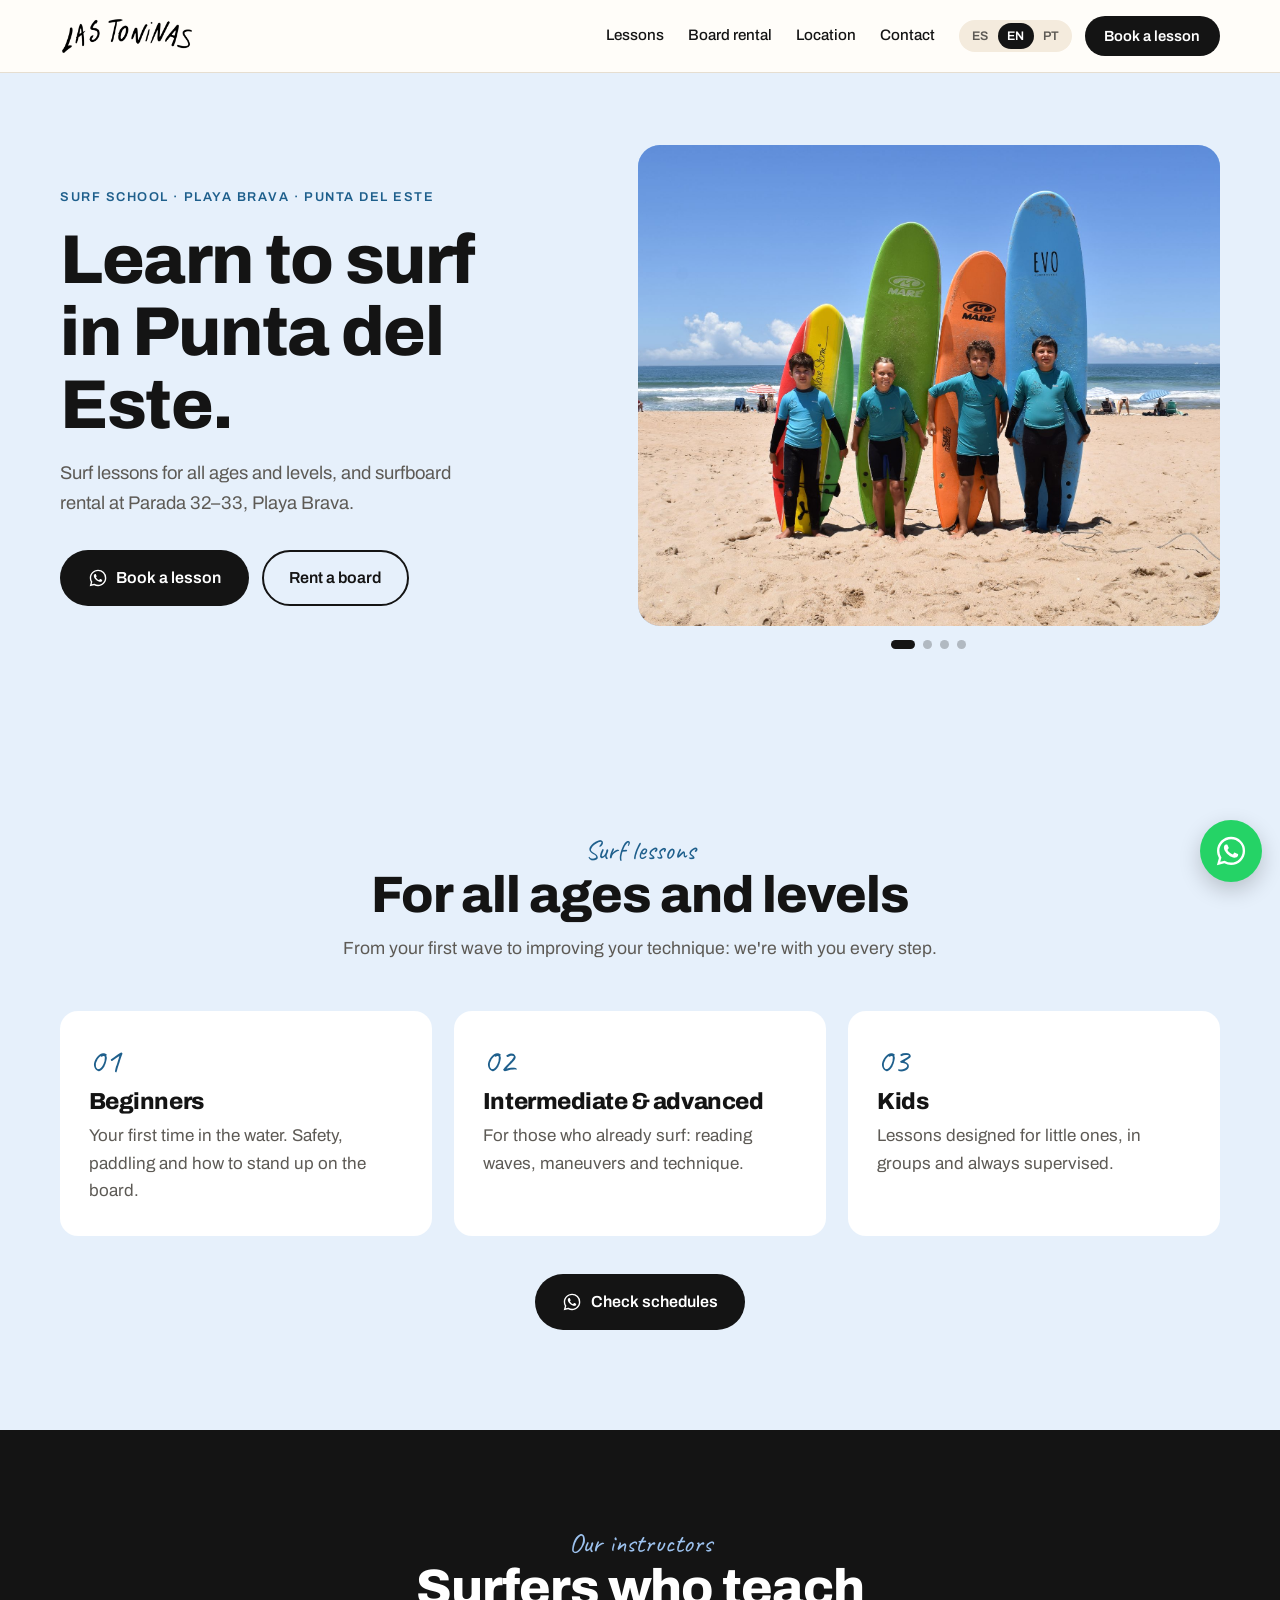
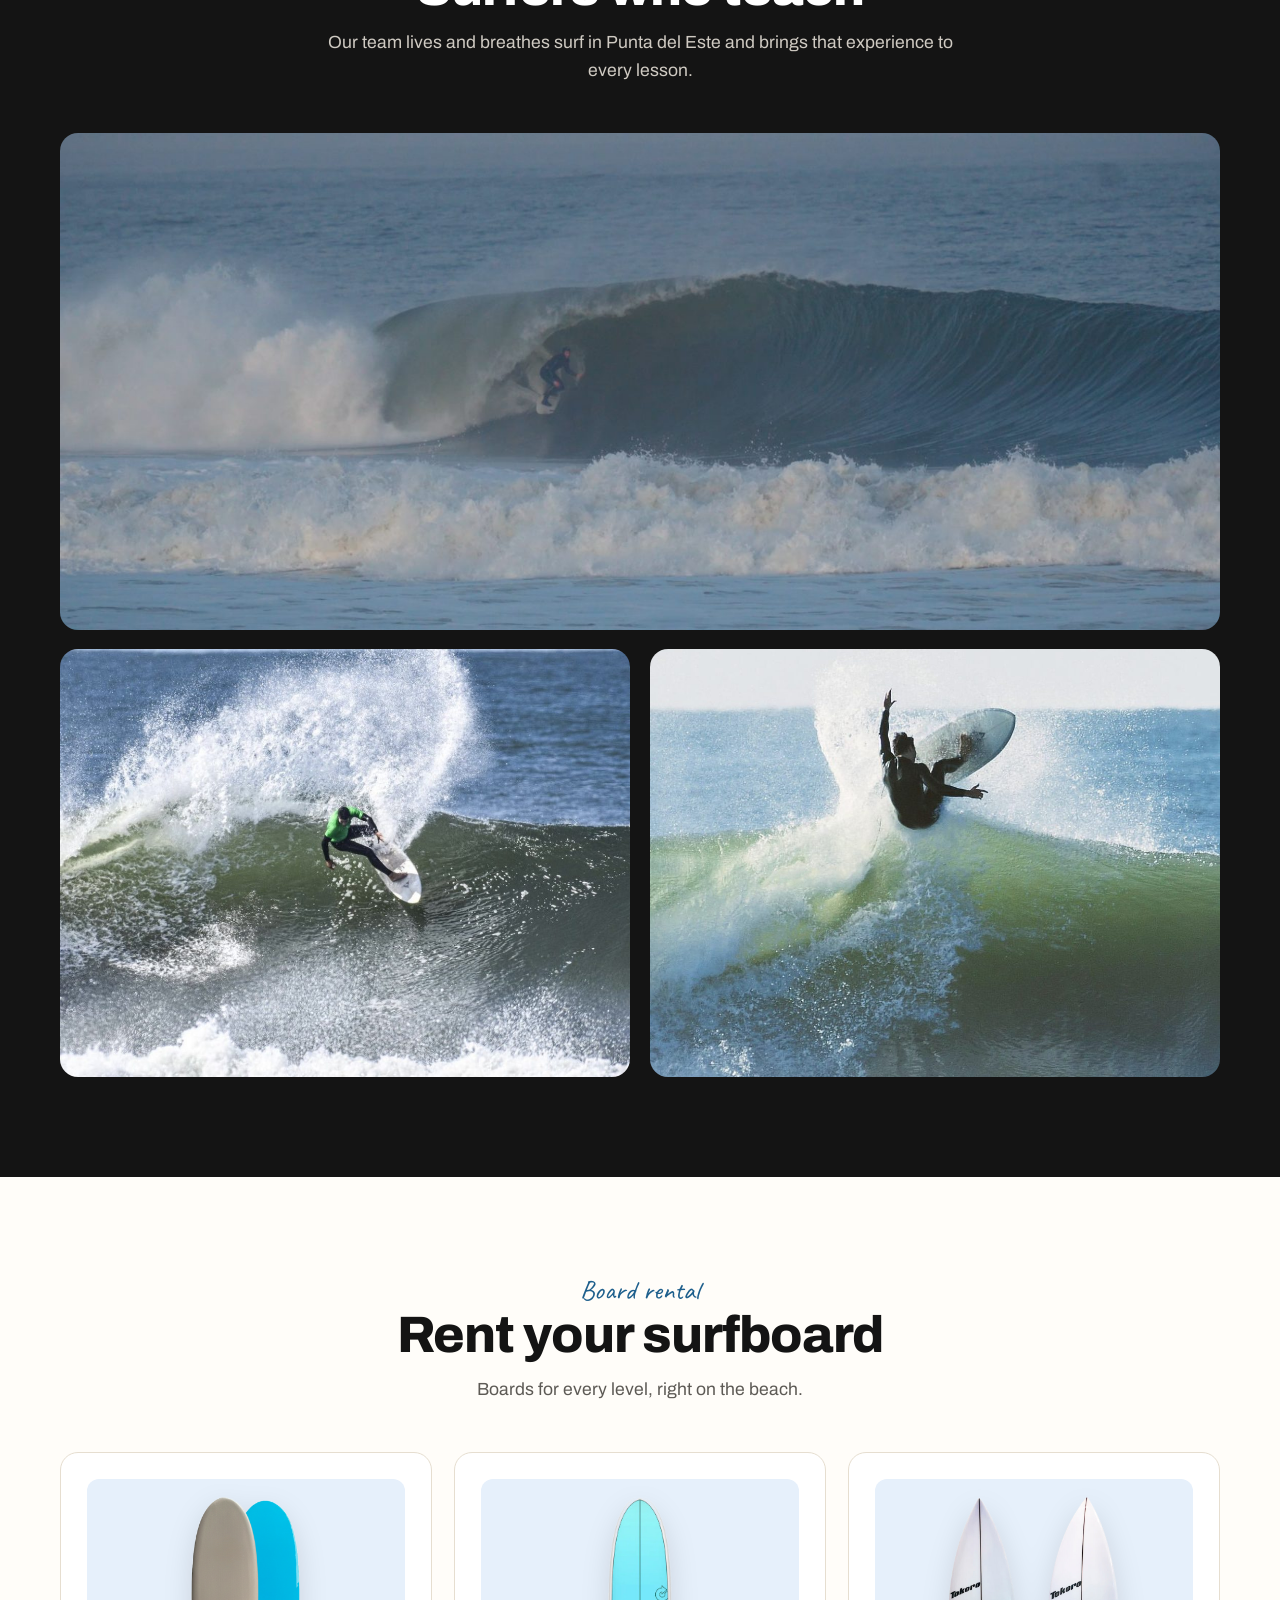
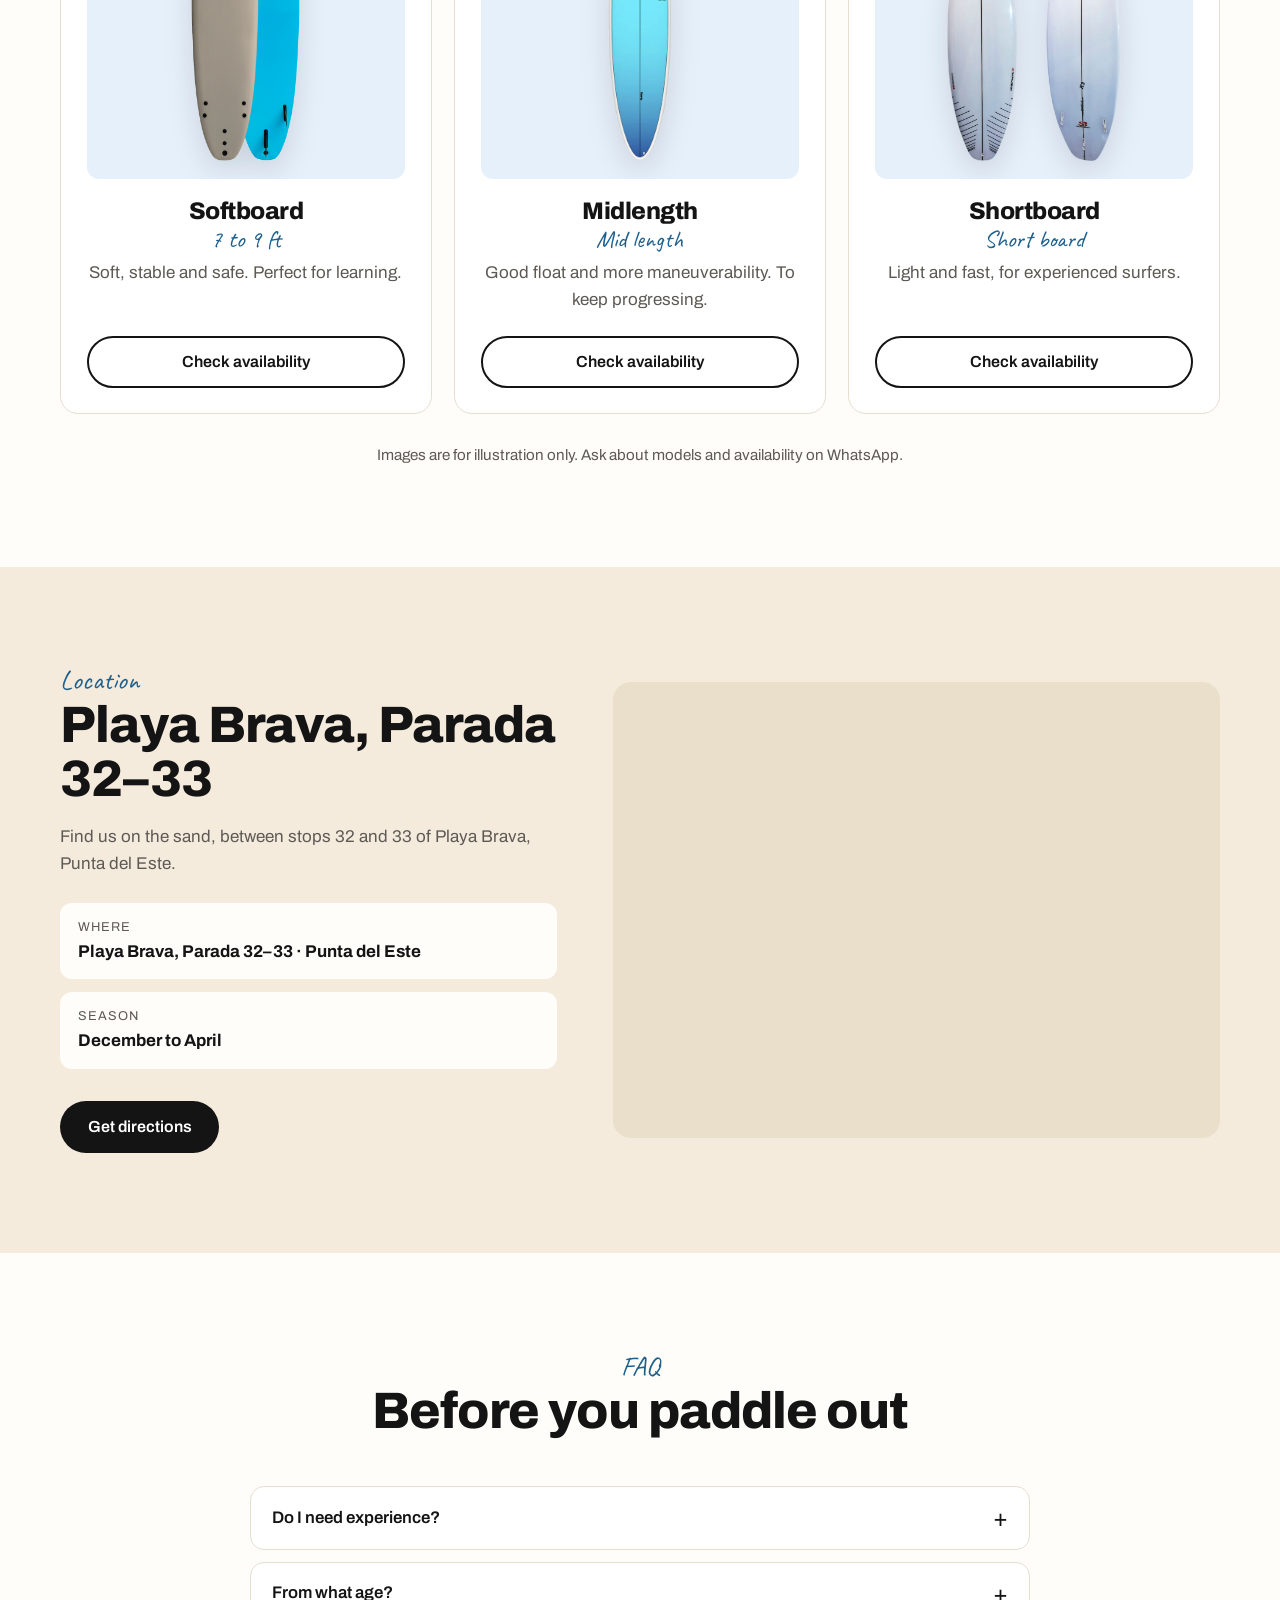
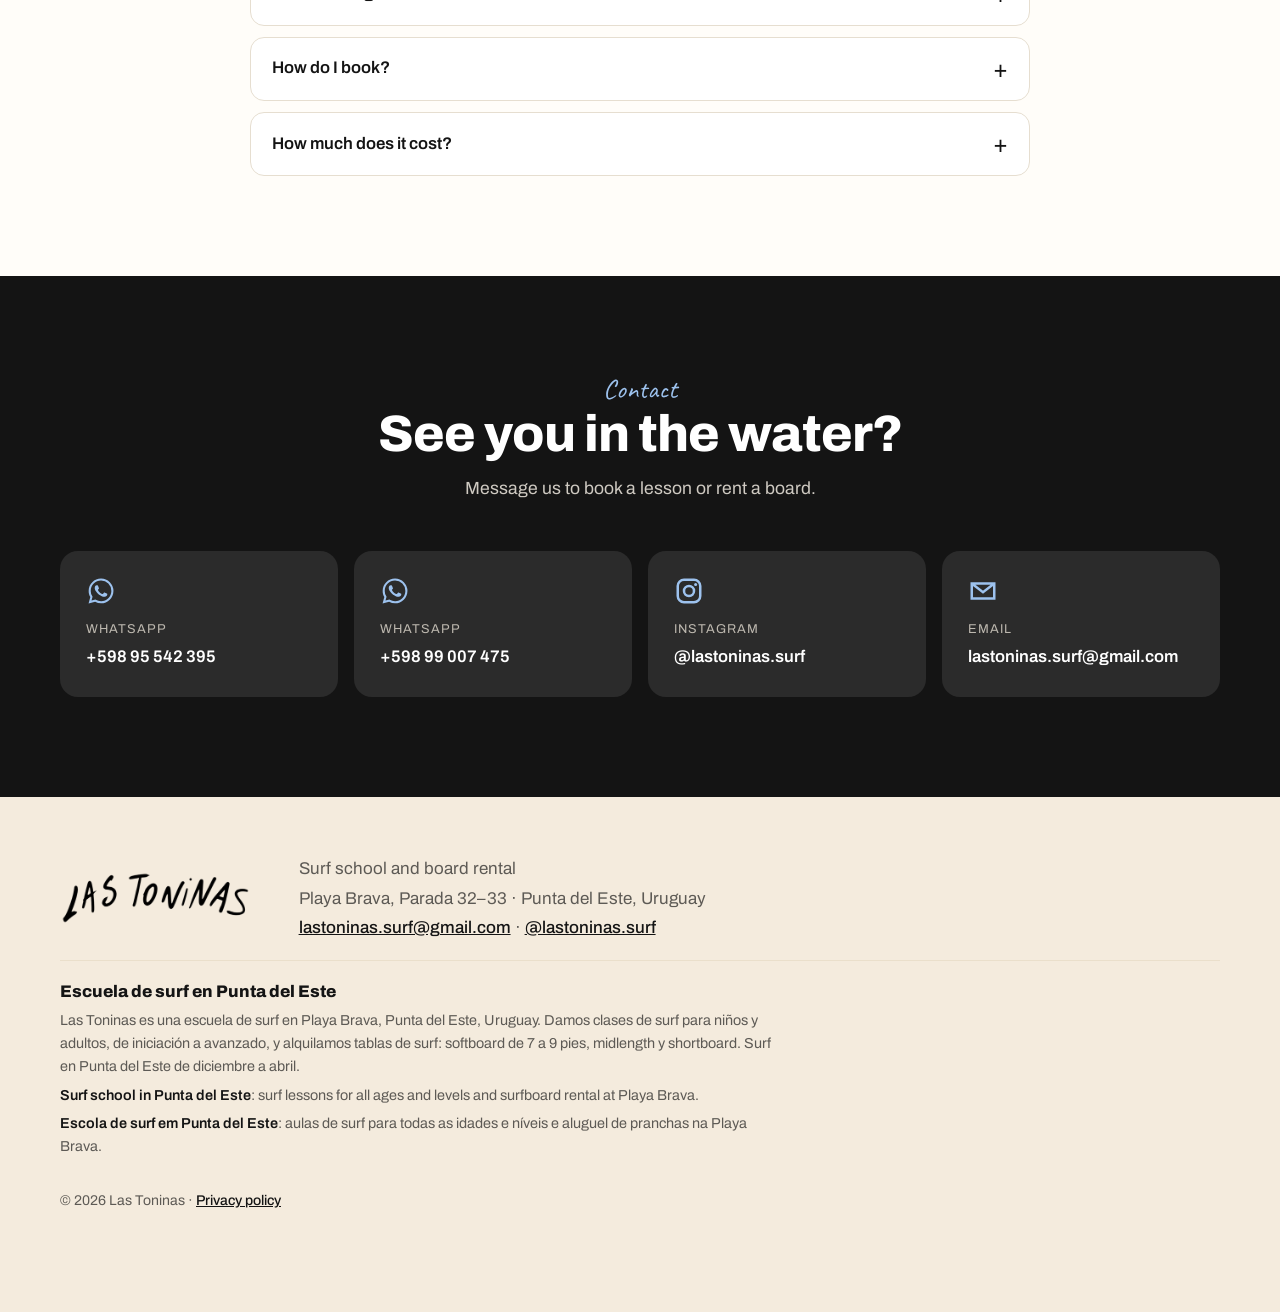
==== index.html @ f82d628a "Rename index 6.html to index.html" ====
<!doctype html>
<html lang="es">
<head>
  <meta charset="utf-8">
  <meta name="viewport" content="width=device-width, initial-scale=1">
  <title>Escuela de Surf en Punta del Este | Clases y alquiler de tablas | Las Toninas</title>
  <meta name="description" content="Escuela de surf Las Toninas en Playa Brava, Parada 32-33, Punta del Este. Clases de surf para todas las edades y niveles y alquiler de tablas: softboard, midlength y shortboard. Surf school · aula de surf.">
  <link rel="canonical" href="https://lastoninassurf.com/">
  <meta name="robots" content="index, follow">
  <meta name="google-site-verification" content="YRKwHQlvH_8i4Ht92cx9D9zohZormgf0z20bgKpnIM8" />
  <meta name="theme-color" content="#9DC2EE">
  <meta property="og:title" content="Las Toninas | Escuela de surf en Punta del Este">
  <meta property="og:description" content="Clases de surf para todas las edades y niveles y alquiler de tablas en Playa Brava, Punta del Este.">
  <meta property="og:image" content="https://lastoninassurf.com/og.jpg">
  <meta property="og:url" content="https://lastoninassurf.com/">
  <meta property="og:type" content="website">
  <meta property="og:locale" content="es_UY">
  <meta name="twitter:card" content="summary_large_image">
  <link rel="icon" type="image/png" href="/favicon.png">
  <link rel="apple-touch-icon" href="/apple-touch-icon.png">
  <link rel="preconnect" href="https://fonts.googleapis.com">
  <link rel="preconnect" href="https://fonts.gstatic.com" crossorigin>
  <link href="https://fonts.googleapis.com/css2?family=Archivo:wght@400;500;600;800&family=Caveat:wght@600&display=swap" rel="stylesheet">
  <link rel="stylesheet" href="/styles.css">
  <script type="application/ld+json">
  {
    "@context": "https://schema.org",
    "@type": "SportsActivityLocation",
    "@id": "https://lastoninassurf.com/#escuela",
    "name": "Las Toninas · Escuela de Surf",
    "alternateName": "Escuela de Surf Las Toninas",
    "description": "Escuela de surf en Playa Brava, Punta del Este. Clases de surf para todas las edades y niveles y alquiler de tablas (softboard, midlength y shortboard).",
    "url": "https://lastoninassurf.com/",
    "image": "https://lastoninassurf.com/og.jpg",
    "logo": "https://lastoninassurf.com/icon-512.png",
    "telephone": ["+59895542395", "+59899007475"],
    "email": "lastoninas.surf@gmail.com",
    "address": {"@type": "PostalAddress", "streetAddress": "Playa Brava, Parada 32-33", "addressLocality": "Punta del Este", "addressRegion": "Maldonado", "addressCountry": "UY"},
    "sameAs": ["https://instagram.com/lastoninas.surf"],
    "hasMap": "https://maps.app.goo.gl/BaxYKVi4D6pFLLkX6",
    "geo": {"@type": "GeoCoordinates", "latitude": -34.922517, "longitude": -54.874006},
    "knowsLanguage": ["es", "en", "pt"],
    "makesOffer": [
      {"@type": "Offer", "itemOffered": {"@type": "Service", "name": "Clases de surf para todos los niveles"}},
      {"@type": "Offer", "itemOffered": {"@type": "Service", "name": "Clases de surf para niños"}},
      {"@type": "Offer", "itemOffered": {"@type": "Service", "name": "Alquiler de tablas de surf"}}
    ]
  }
  </script>
  <script type="application/ld+json">
  {"@context":"https://schema.org","@type":"FAQPage","mainEntity":[
    {"@type":"Question","name":"¿Necesito experiencia para tomar una clase de surf?","acceptedAnswer":{"@type":"Answer","text":"No. La mayoría de nuestros alumnos se para en una tabla por primera vez con nosotros. Tenemos clases para todas las edades y niveles."}},
    {"@type":"Question","name":"¿Dónde está la escuela de surf?","acceptedAnswer":{"@type":"Answer","text":"En Playa Brava, Parada 32-33, Punta del Este, Uruguay."}},
    {"@type":"Question","name":"¿Qué tablas de surf alquilan?","acceptedAnswer":{"@type":"Answer","text":"Softboards de 7 a 9 pies, midlength y shortboard. Consultá disponibilidad por WhatsApp."}},
    {"@type":"Question","name":"¿Cuándo funciona la escuela?","acceptedAnswer":{"@type":"Answer","text":"Durante la temporada de verano, de diciembre a abril."}}
  ]}
  </script>
</head>
<body>

<header class="site-header" id="top">
  <div class="wrap header-inner">
    <a href="#top" class="brand" aria-label="Las Toninas, inicio"><img src="/logo.png" alt="Las Toninas" width="900" height="255"></a>
    <nav class="main-nav" id="mainNav" aria-label="Principal">
      <a href="#clases" data-i18n="nav.classes">Clases</a>
      <a href="#tablas" data-i18n="nav.boards">Alquiler de tablas</a>
      <a href="#ubicacion" data-i18n="nav.where">Ubicación</a>
      <a href="#contacto" data-i18n="nav.contact">Contacto</a>
    </nav>
    <div class="header-actions">
      <div class="lang" role="group" aria-label="Idioma">
        <button type="button" data-lang="es" aria-pressed="true">ES</button>
        <button type="button" data-lang="en">EN</button>
        <button type="button" data-lang="pt">PT</button>
      </div>
      <button class="btn btn-ink btn-sm hide-mobile" type="button" data-wa="clase" data-i18n="cta.book">Reservá tu clase</button>
      <button class="menu-toggle" type="button" aria-label="Menú" aria-expanded="false" aria-controls="mainNav"><span></span><span></span></button>
    </div>
  </div>
</header>

<main>

<section class="hero">
  <div class="wrap hero-grid">
    <div class="hero-content">
      <p class="eyebrow" data-i18n="hero.eyebrow">Escuela de surf · Playa Brava · Punta del Este</p>
      <h1 data-i18n-html="hero.title">Aprendé a surfear<br>en Punta del Este.</h1>
      <p class="lead" data-i18n="hero.lead">Clases de surf para todas las edades y niveles, y alquiler de tablas en la Parada 32–33 de La Brava.</p>
      <div class="hero-ctas">
        <button class="btn btn-ink" type="button" data-wa="clase">
          <svg class="ico" viewBox="0 0 24 24" aria-hidden="true"><use href="#i-wa"/></svg>
          <span data-i18n="cta.book">Reservá tu clase</span>
        </button>
        <a class="btn btn-outline-ink" href="#tablas" data-i18n="cta.boards">Alquilar una tabla</a>
      </div>
    </div>
    <div class="hero-photo hero-art">
      <div class="hero-slides">
        <img src="/alumnos-1.jpg" alt="Alumnos de la escuela de surf Las Toninas con sus tablas en Playa Brava, Punta del Este" class="active" style="object-position:50% 55%">
        <img src="/alumnos-2.jpg" alt="Alumnos adultos de Las Toninas con tablas softboard en Playa Brava" loading="lazy" style="object-position:50% 62%">
        <img src="/alumnos-3.jpg" alt="Alumna parándose en la tabla durante una clase de surf en Punta del Este" loading="lazy" style="object-position:50% 64%">
        <img src="/foto-playa.jpg" alt="Instructor y alumnas de Las Toninas caminando con una tabla de surf en Playa Brava" loading="lazy" style="object-position:60% 60%">
      </div>
      <div class="slide-dots" role="group" aria-label="Fotos">
        <button type="button" aria-label="Foto 1" aria-current="true"></button>
        <button type="button" aria-label="Foto 2"></button>
        <button type="button" aria-label="Foto 3"></button>
        <button type="button" aria-label="Foto 4"></button>
      </div>
    </div>
  </div>
</section>


<section class="section section-sky" id="clases">
  <div class="wrap">
    <header class="section-head">
      <p class="kicker" data-i18n="cl.kicker">Clases de surf</p>
      <h2 data-i18n="cl.title">Para todas las edades y niveles</h2>
      <p data-i18n="cl.sub">De tu primera ola a mejorar tu técnica: te acompañamos en cada paso.</p>
    </header>
    <div class="class-cards">
      <article class="class-card">
        <span class="num">01</span>
        <h3 data-i18n="cl.c1t">Iniciación</h3>
        <p data-i18n="cl.c1">Tu primera vez en el agua. Seguridad, remada y cómo pararte en la tabla.</p>
      </article>
      <article class="class-card">
        <span class="num">02</span>
        <h3 data-i18n="cl.c2t">Intermedio y avanzado</h3>
        <p data-i18n="cl.c2">Para quienes ya surfean: lectura de olas, maniobras y mejorar la técnica.</p>
      </article>
      <article class="class-card">
        <span class="num">03</span>
        <h3 data-i18n="cl.c3t">Niños</h3>
        <p data-i18n="cl.c3">Clases pensadas para los más chicos, en grupo y siempre acompañados.</p>
      </article>
    </div>
    <div class="center"><button class="btn btn-ink" type="button" data-wa="clase">
      <svg class="ico" viewBox="0 0 24 24" aria-hidden="true"><use href="#i-wa"/></svg>
      <span data-i18n="cta.classInfo">Consultar horarios</span></button></div>
  </div>
</section>

<section class="section section-ink instructors" id="instructores">
  <div class="wrap">
    <header class="section-head on-dark">
      <p class="kicker" data-i18n="in.kicker">Nuestros instructores</p>
      <h2 data-i18n="in.title">Surfistas que enseñan</h2>
      <p data-i18n="in.sub">Nuestro equipo vive el surf en Punta del Este y comparte esa experiencia en cada clase.</p>
    </header>
    <div class="inst-grid">
      <figure class="inst-big"><img src="/instructor-tubo.jpg" alt="Instructor de Las Toninas surfeando un tubo en Punta del Este" width="1600" height="897" loading="lazy"></figure>
      <figure><img src="/instructor-maniobra.jpg" alt="Instructor de Las Toninas haciendo una maniobra en una ola" loading="lazy" style="object-position:45% 40%"></figure>
      <figure><img src="/instructor-aereo.jpg" alt="Instructor de Las Toninas haciendo un aéreo en Playa Brava" loading="lazy" style="object-position:50% 40%"></figure>
    </div>
  </div>
</section>

<section class="section" id="tablas">
  <div class="wrap">
    <header class="section-head">
      <p class="kicker" data-i18n="bd.kicker">Alquiler de tablas</p>
      <h2 data-i18n="bd.title">Alquilá tu tabla de surf</h2>
      <p data-i18n="bd.sub">Tablas para cada nivel, en la playa.</p>
    </header>
    <div class="board-cards">
      <article class="board-card">
        <div class="board-img"><img src="/tabla-softboard.png" alt="Tabla de surf softboard" loading="lazy"></div>
        <h3>Softboard</h3>
        <p class="size" data-i18n="bd.b1s">7 a 9 pies</p>
        <p data-i18n="bd.b1">Tabla blanda, estable y segura. Ideal para aprender.</p>
        <button class="btn btn-outline" type="button" data-wa="softboard" data-i18n="cta.avail">Consultar disponibilidad</button>
      </article>
      <article class="board-card">
        <div class="board-img"><img src="/tabla-midlength.png" alt="Tabla de surf midlength" loading="lazy"></div>
        <h3>Midlength</h3>
        <p class="size" data-i18n="bd.b2s">Largo medio</p>
        <p data-i18n="bd.b2">Buena flotación y más maniobrabilidad. Para seguir progresando.</p>
        <button class="btn btn-outline" type="button" data-wa="midlength" data-i18n="cta.avail">Consultar disponibilidad</button>
      </article>
      <article class="board-card">
        <div class="board-img"><img src="/tabla-shortboard.png" alt="Tabla de surf shortboard" loading="lazy"></div>
        <h3>Shortboard</h3>
        <p class="size" data-i18n="bd.b3s">Tabla corta</p>
        <p data-i18n="bd.b3">Liviana y rápida, para surfistas con experiencia.</p>
        <button class="btn btn-outline" type="button" data-wa="shortboard" data-i18n="cta.avail">Consultar disponibilidad</button>
      </article>
    </div>
    <p class="note" data-i18n="bd.note">Las imágenes son ilustrativas. Consultá modelos y disponibilidad por WhatsApp.</p>
  </div>
</section>

<section class="section section-sand" id="ubicacion">
  <div class="wrap where-grid">
    <div>
      <p class="kicker" data-i18n="wh.kicker">Ubicación</p>
      <h2 data-i18n="wh.title">Playa Brava, Parada 32–33</h2>
      <p data-i18n="wh.p">Nos encontrás en la arena, entre las paradas 32 y 33 de la Playa Brava, en Punta del Este.</p>
      <ul class="info">
        <li><span data-i18n="wh.l1">Dónde</span><strong>Playa Brava, Parada 32–33 · Punta del Este</strong></li>
        <li><span data-i18n="wh.l2">Temporada</span><strong data-i18n="wh.season">Diciembre a abril</strong></li>
      </ul>
      <a class="btn btn-ink" href="https://maps.app.goo.gl/BaxYKVi4D6pFLLkX6" target="_blank" rel="noopener" data-i18n="wh.map">Cómo llegar</a>
    </div>
    <div class="map">
      <iframe title="Mapa: Playa Brava, Parada 33, Punta del Este" loading="lazy" referrerpolicy="no-referrer-when-downgrade"
        src="https://www.google.com/maps?q=-34.922517,-54.874006&z=15&output=embed"></iframe>
    </div>
  </div>
</section>

<section class="section" id="faq">
  <div class="wrap narrow">
    <header class="section-head">
      <p class="kicker" data-i18n="faq.kicker">Preguntas frecuentes</p>
      <h2 data-i18n="faq.title">Antes de meterte al agua</h2>
    </header>
    <div class="faq">
      <details><summary data-i18n="faq.q1">¿Necesito experiencia?</summary><p data-i18n="faq.a1">No. La mayoría de nuestros alumnos se para en una tabla por primera vez con nosotros.</p></details>
      <details><summary data-i18n="faq.q2">¿Desde qué edad pueden tomar clases?</summary><p data-i18n="faq.a2">Tenemos clases para chicos y grandes. Escribinos y te recomendamos la clase ideal.</p></details>
      <details><summary data-i18n="faq.q3">¿Cómo reservo?</summary><p data-i18n="faq.a3">Por WhatsApp: contanos cuántas personas son, el nivel y el día que te queda bien.</p></details>
      <details><summary data-i18n="faq.q4">¿Cuánto cuesta?</summary><p data-i18n="faq.a4">Escribinos y te pasamos las tarifas vigentes de clases y alquiler de tablas.</p></details>
    </div>
  </div>
</section>

<section class="section section-ink" id="contacto">
  <div class="wrap">
    <header class="section-head on-dark">
      <p class="kicker" data-i18n="ct.kicker">Contacto</p>
      <h2 data-i18n="ct.title">¿Nos vemos en el agua?</h2>
      <p data-i18n="ct.sub">Escribinos para reservar tu clase o alquilar una tabla.</p>
    </header>
    <div class="contact-grid">
      <a class="contact-card" href="https://wa.me/59895542395" data-wa-link="59895542395" target="_blank" rel="noopener">
        <svg class="ico" viewBox="0 0 24 24" aria-hidden="true"><use href="#i-wa"/></svg><span class="c-label">WhatsApp</span><span class="c-value">+598 95 542 395</span></a>
      <a class="contact-card" href="https://wa.me/59899007475" data-wa-link="59899007475" target="_blank" rel="noopener">
        <svg class="ico" viewBox="0 0 24 24" aria-hidden="true"><use href="#i-wa"/></svg><span class="c-label">WhatsApp</span><span class="c-value">+598 99 007 475</span></a>
      <a class="contact-card" href="https://instagram.com/lastoninas.surf" target="_blank" rel="noopener">
        <svg class="ico" viewBox="0 0 24 24" aria-hidden="true"><use href="#i-ig"/></svg><span class="c-label">Instagram</span><span class="c-value">@lastoninas.surf</span></a>
      <a class="contact-card" href="mailto:lastoninas.surf@gmail.com">
        <svg class="ico" viewBox="0 0 24 24" aria-hidden="true"><use href="#i-mail"/></svg><span class="c-label">Email</span><span class="c-value">lastoninas.surf@gmail.com</span></a>
    </div>
  </div>
</section>

</main>

<footer class="site-footer">
  <div class="wrap footer-inner">
    <img src="/logo.png" alt="Las Toninas" class="footer-logo" width="900" height="255">
    <div class="footer-info">
      <p data-i18n="ft.tag">Escuela de surf y alquiler de tablas</p>
      <p>Playa Brava, Parada 32–33 · Punta del Este, Uruguay</p>
      <p><a href="mailto:lastoninas.surf@gmail.com">lastoninas.surf@gmail.com</a> · <a href="https://instagram.com/lastoninas.surf" target="_blank" rel="noopener">@lastoninas.surf</a></p>
    </div>
    <div class="seo-block">
      <h2>Escuela de surf en Punta del Este</h2>
      <p>Las Toninas es una escuela de surf en Playa Brava, Punta del Este, Uruguay. Damos clases de surf para niños y adultos, de iniciación a avanzado, y alquilamos tablas de surf: softboard de 7 a 9 pies, midlength y shortboard. Surf en Punta del Este de diciembre a abril.</p>
      <p lang="en"><strong>Surf school in Punta del Este</strong>: surf lessons for all ages and levels and surfboard rental at Playa Brava.</p>
      <p lang="pt"><strong>Escola de surf em Punta del Este</strong>: aulas de surf para todas as idades e níveis e aluguel de pranchas na Playa Brava.</p>
    </div>
    <p class="legal">© <span id="year">2026</span> Las Toninas · <a href="/privacidad" data-i18n="ft.privacy">Política de privacidad</a></p>
  </div>
</footer>

<div class="wa-float">
  <div class="wa-panel" id="waPanel" hidden>
    <p data-i18n="wa.pick">¿Con quién querés hablar?</p>
    <a href="https://wa.me/59895542395" data-wa-link="59895542395" target="_blank" rel="noopener">+598 95 542 395</a>
    <a href="https://wa.me/59899007475" data-wa-link="59899007475" target="_blank" rel="noopener">+598 99 007 475</a>
  </div>
  <button class="wa-btn" type="button" aria-label="WhatsApp" aria-expanded="false" aria-controls="waPanel"><svg viewBox="0 0 24 24" aria-hidden="true"><use href="#i-wa"/></svg></button>
</div>

<svg width="0" height="0" style="position:absolute" aria-hidden="true">
  <symbol id="i-wa" viewBox="0 0 24 24"><path fill="currentColor" d="M12.04 2C6.58 2 2.13 6.45 2.13 11.91c0 1.75.46 3.45 1.32 4.95L2.05 22l5.25-1.38a9.9 9.9 0 0 0 4.74 1.21h.01c5.46 0 9.9-4.45 9.9-9.91A9.9 9.9 0 0 0 12.04 2Zm0 18.15h-.01a8.2 8.2 0 0 1-4.19-1.15l-.3-.18-3.12.82.83-3.04-.2-.31a8.23 8.23 0 0 1-1.26-4.38c0-4.54 3.7-8.24 8.25-8.24a8.24 8.24 0 0 1 8.24 8.25c0 4.54-3.7 8.23-8.24 8.23Zm4.52-6.16c-.25-.12-1.47-.72-1.69-.81-.23-.08-.39-.12-.56.13-.17.25-.64.81-.78.97-.14.17-.29.19-.54.06-.25-.12-1.05-.39-1.99-1.23-.74-.66-1.23-1.47-1.38-1.72-.14-.25-.02-.38.11-.51.11-.11.25-.29.37-.43.13-.15.17-.25.25-.42.08-.17.04-.31-.02-.43-.06-.12-.56-1.34-.76-1.84-.2-.48-.41-.42-.56-.43h-.48a.92.92 0 0 0-.67.31c-.23.25-.87.85-.87 2.07 0 1.22.89 2.4 1.02 2.57.12.17 1.75 2.67 4.23 3.74.59.26 1.05.41 1.41.52.59.19 1.13.16 1.56.1.48-.07 1.47-.6 1.67-1.18.21-.58.21-1.07.14-1.18-.06-.1-.22-.16-.47-.28Z"/></symbol>
  <symbol id="i-mail" viewBox="0 0 24 24"><path fill="none" stroke="currentColor" stroke-width="2" d="M3 6h18v12H3z M3 6l9 7 9-7"/></symbol>
  <symbol id="i-ig" viewBox="0 0 24 24"><rect x="3" y="3" width="18" height="18" rx="5" fill="none" stroke="currentColor" stroke-width="2"/><circle cx="12" cy="12" r="4" fill="none" stroke="currentColor" stroke-width="2"/><circle cx="17.3" cy="6.7" r="1.2" fill="currentColor"/></symbol>
</svg>

<script src="/script.js"></script>
</body>
</html>
---- styles.css ----
/* Las Toninas — escuela de surf */
:root {
  --ink: #141414;
  --ink-2: #2b2b2b;
  --sky: #9DC2EE;
  --sky-soft: #E6F0FB;
  --sea: #1E5F8C;
  --sand: #F4EBDD;
  --sand-2: #EADFCB;
  --paper: #FFFDF9;
  --muted: #5d5a55;
  --line: #E6DED0;
  --radius: 18px;
  --font: "Archivo", system-ui, -apple-system, "Segoe UI", sans-serif;
  --hand: "Caveat", "Segoe Print", cursive;
}
* { box-sizing: border-box; }
html { scroll-behavior: smooth; scroll-padding-top: 80px; -webkit-text-size-adjust: 100%; }
body { margin: 0; font-family: var(--font); color: var(--ink); background: var(--paper); line-height: 1.6; font-size: 17px; overflow-x: hidden; }
img { max-width: 100%; display: block; }
a { color: inherit; }
h1, h2, h3 { margin: 0; line-height: 1.05; letter-spacing: -.02em; font-weight: 800; }
.wrap { width: min(1160px, 100% - 32px); margin-inline: auto; }
.narrow { width: min(780px, 100% - 32px); }
.center { text-align: center; margin-top: 2.4rem; }

/* Botones */
.btn { display: inline-flex; align-items: center; justify-content: center; gap: .55rem; font: 600 1rem/1 var(--font); padding: 1rem 1.6rem; border-radius: 999px; border: 2px solid transparent; cursor: pointer; text-decoration: none; transition: transform .15s ease, background .15s ease, color .15s ease; }
.btn:hover { transform: translateY(-2px); }
.btn:focus-visible, .lang button:focus-visible, .wa-btn:focus-visible, summary:focus-visible { outline: 3px solid var(--sea); outline-offset: 3px; }
.btn-ink { background: var(--ink); color: #fff; }
.btn-ink:hover { background: var(--sea); }
.btn-sky { background: var(--sky); color: var(--ink); }
.btn-sky:hover { background: #fff; }
.btn-outline { border-color: var(--ink); color: var(--ink); background: transparent; width: 100%; }
.btn-outline:hover { background: var(--ink); color: #fff; }
.btn-outline-light { border-color: #fff; color: #fff; }
.btn-outline-light:hover { background: #fff; color: var(--ink); }
.btn-sm { padding: .65rem 1.1rem; font-size: .92rem; }
.ico { width: 1.25em; height: 1.25em; flex: none; }

/* Header */
.site-header { position: sticky; top: 0; z-index: 50; background: rgba(255,253,249,.94); backdrop-filter: blur(10px); -webkit-backdrop-filter: blur(10px); border-bottom: 1px solid var(--line); }
.header-inner { display: flex; align-items: center; gap: 1.5rem; height: 72px; }
.brand img { height: 38px; width: auto; }
.main-nav { display: flex; gap: 1.5rem; margin-left: auto; }
.main-nav a { text-decoration: none; font-weight: 500; font-size: .95rem; padding: .3rem 0; border-bottom: 2px solid transparent; }
.main-nav a:hover { border-color: var(--sky); }
.header-actions { display: flex; align-items: center; gap: .8rem; }
.lang { display: flex; background: var(--sand); border-radius: 999px; padding: 3px; }
.lang button { font: 600 .78rem/1 var(--font); border: 0; background: transparent; color: var(--muted); padding: .45rem .6rem; border-radius: 999px; cursor: pointer; }
.lang button[aria-pressed="true"] { background: var(--ink); color: #fff; }
.menu-toggle { display: none; width: 44px; height: 44px; border: 0; background: transparent; cursor: pointer; position: relative; }
.menu-toggle span { position: absolute; left: 10px; right: 10px; height: 3px; background: var(--ink); border-radius: 2px; transition: transform .2s ease, top .2s ease; }
.menu-toggle span:first-child { top: 16px; }
.menu-toggle span:last-child { top: 25px; }
.menu-toggle[aria-expanded="true"] span:first-child { top: 20px; transform: rotate(45deg); }
.menu-toggle[aria-expanded="true"] span:last-child { top: 20px; transform: rotate(-45deg); }

/* Hero */
.hero { background: var(--sky-soft); }
.hero-grid { display: grid; grid-template-columns: 1fr 1.1fr; gap: 3rem; align-items: center; padding: 72px 0 88px; }
.eyebrow { font-weight: 600; font-size: .8rem; letter-spacing: .12em; text-transform: uppercase; margin: 0 0 1rem; color: var(--sea); }
.hero h1 { font-size: clamp(2.5rem, 5.4vw, 4.4rem); }
.lead { font-size: 1.15rem; color: var(--muted); max-width: 38ch; margin: 1.1rem 0 2rem; }
.hero-ctas { display: flex; flex-wrap: wrap; gap: .8rem; }
.hero-photo { position: relative; }
.hero-slides { position: relative; aspect-ratio: 4 / 3.3; border-radius: 22px; overflow: hidden; background: var(--sky); }
.hero-slides img { position: absolute; inset: 0; width: 100%; height: 100%; object-fit: cover; opacity: 0; transform: scale(1.05); transition: opacity 1.1s ease, transform 6s ease-out; }
.hero-slides img.active { opacity: 1; transform: scale(1); }
.slide-dots { display: flex; justify-content: center; gap: 8px; margin-top: 14px; }
.slide-dots button { width: 9px; height: 9px; border-radius: 999px; border: 0; padding: 0; background: rgba(20,20,20,.25); cursor: pointer; transition: width .2s ease, background .2s ease; }
.slide-dots button[aria-current="true"] { width: 24px; background: var(--ink); }
.btn-outline-ink { border-color: var(--ink); color: var(--ink); background: transparent; }
.btn-outline-ink:hover { background: var(--ink); color: #fff; }

/* Secciones */
.section { padding: 100px 0; }
.section-sky { background: var(--sky-soft); }
.section-sand { background: var(--sand); }
.section-ink { background: var(--ink); color: #fff; }
.section-head { max-width: 640px; margin: 0 auto 3rem; text-align: center; }
.section-head h2, .about-grid h2, .where-grid h2 { font-size: clamp(2rem, 4.4vw, 3.2rem); }
.section-head p:not(.kicker) { color: var(--muted); font-size: 1.1rem; margin: .8rem 0 0; }
.section-head.on-dark p:not(.kicker) { color: #cfcac2; }
.kicker { font-family: var(--hand); font-size: 1.7rem; color: var(--sea); margin: 0 0 .3rem; line-height: 1; }
.section-ink .kicker { color: var(--sky); }

/* Nosotros */
.about-grid { display: grid; grid-template-columns: 1fr 1fr; gap: 4rem; align-items: center; }
.about-photo { position: relative; }
.about-photo img { border-radius: var(--radius); aspect-ratio: 4 / 3.2; object-fit: cover; width: 100%; height: auto; }
.hand-note { position: absolute; right: -10px; bottom: -22px; background: var(--sky); font-family: var(--hand); font-size: 2rem; padding: .2rem 1.1rem; border-radius: 999px; transform: rotate(-6deg); }
.about-grid p:not(.kicker) { color: var(--muted); margin: 1rem 0 0; }
.stats { list-style: none; padding: 0; margin: 2rem 0 0; display: grid; grid-template-columns: repeat(3, 1fr); gap: 1rem; border-top: 1px solid var(--line); padding-top: 1.5rem; }
.stats strong { display: block; font-size: 2rem; font-weight: 800; line-height: 1; }
.stats span { color: var(--muted); font-size: .92rem; }

/* Clases */
.class-cards { display: grid; grid-template-columns: repeat(3, 1fr); gap: 1.4rem; }
.class-card { background: #fff; border-radius: var(--radius); padding: 2rem 1.8rem; }
.class-card .num { font-family: var(--hand); font-size: 2.2rem; color: var(--sea); line-height: 1; }
.class-card h3 { font-size: 1.45rem; margin: .6rem 0 .5rem; }
.class-card p { color: var(--muted); margin: 0; }
.gift { text-align: center; margin: 1.4rem 0 0; font-family: var(--hand); font-size: 1.6rem; }

/* Instructores */
.inst-grid { display: grid; grid-template-columns: 1fr 1fr; gap: 1.2rem; }
.inst-grid figure { margin: 0; border-radius: var(--radius); overflow: hidden; }
.inst-grid img { width: 100%; height: 100%; object-fit: cover; aspect-ratio: 4 / 3; }
.inst-grid .inst-big { grid-column: 1 / -1; }
.inst-grid .inst-big img { aspect-ratio: 21 / 9; object-position: 45% 55%; }
@media (max-width: 860px) { .inst-grid { grid-template-columns: 1fr; } .inst-grid .inst-big img { aspect-ratio: 4 / 3; } }

/* Tablas */
.board-cards { display: grid; grid-template-columns: repeat(3, 1fr); gap: 1.4rem; }
.board-card { border: 1px solid var(--line); border-radius: var(--radius); padding: 1.6rem; display: flex; flex-direction: column; align-items: center; text-align: center; background: #fff; }
.board-img { height: 300px; overflow: hidden; width: 100%; background: var(--sky-soft); border-radius: 12px; display: grid; place-items: center; padding: 18px; margin-bottom: 1.3rem; }
.board-img img { height: 100%; max-width: 100%; width: auto; min-height: 0; object-fit: contain; filter: drop-shadow(0 10px 14px rgba(0,0,0,.12)); }
.board-card h3 { font-size: 1.5rem; }
.board-card .size { font-family: var(--hand); font-size: 1.5rem; color: var(--sea); margin: .1rem 0 .4rem; line-height: 1.1; }
.board-card p:not(.size) { color: var(--muted); margin: 0 0 1.4rem; flex: 1; }
.note { text-align: center; color: var(--muted); font-size: .95rem; margin: 1.8rem 0 0; }

/* Ubicación */
.where-grid { display: grid; grid-template-columns: .9fr 1.1fr; gap: 3.5rem; align-items: center; }
.where-grid > div > p:not(.kicker) { color: var(--muted); margin: 1rem 0 0; }
.info { list-style: none; padding: 0; margin: 1.6rem 0 2rem; display: grid; gap: .8rem; }
.info li { background: var(--paper); border-radius: 12px; padding: .9rem 1.1rem; display: grid; }
.info span { font-size: .8rem; text-transform: uppercase; letter-spacing: .08em; color: var(--muted); }
.map { border-radius: var(--radius); overflow: hidden; aspect-ratio: 4 / 3; background: var(--sand-2); }
.map iframe { width: 100%; height: 100%; border: 0; display: block; }

/* FAQ */
.faq { display: grid; gap: .7rem; }
.faq details { border: 1px solid var(--line); border-radius: 14px; background: #fff; }
.faq details[open] { border-color: var(--ink); }
.faq summary { list-style: none; cursor: pointer; font-weight: 600; font-size: 1.05rem; padding: 1.1rem 3rem 1.1rem 1.3rem; position: relative; }
.faq summary::-webkit-details-marker { display: none; }
.faq summary::after { content: "+"; position: absolute; right: 1.3rem; top: 50%; transform: translateY(-50%); font-size: 1.5rem; font-weight: 400; }
.faq details[open] summary::after { content: "–"; }
.faq details p { margin: 0; padding: 0 1.3rem 1.2rem; color: var(--muted); }

/* Contacto */
.contact-grid { display: grid; grid-template-columns: repeat(4, 1fr); gap: 1rem; }
.contact-card { display: flex; flex-direction: column; gap: .3rem; text-decoration: none; background: var(--ink-2); border-radius: var(--radius); padding: 1.6rem; transition: background .15s ease, transform .15s ease; }
.contact-card:hover { background: var(--sea); transform: translateY(-3px); }
.contact-card .ico { width: 30px; height: 30px; color: var(--sky); margin-bottom: .5rem; }
.c-label { font-size: .8rem; text-transform: uppercase; letter-spacing: .08em; color: #bdb8af; }
.c-value { font-weight: 600; font-size: 1.05rem; word-break: break-word; }

/* Footer */
.site-footer { background: var(--sand); padding: 56px 0 100px; }
.footer-inner { display: grid; grid-template-columns: auto 1fr; gap: 1rem 3rem; align-items: center; }
.footer-logo { height: 54px; width: auto; }
.footer-info p { margin: .15rem 0; color: var(--muted); }
.footer-info a, .legal a { color: var(--ink); font-weight: 500; }
.seo-block { grid-column: 1 / -1; border-top: 1px solid var(--sand-2); padding-top: 1.4rem; }
.seo-block h2 { font-size: 1.05rem; margin: 0 0 .5rem; letter-spacing: 0; }
.seo-block p { font-size: .9rem; color: var(--muted); margin: .35rem 0; max-width: 90ch; }
.seo-block strong { color: var(--ink); font-weight: 600; }
.legal { grid-column: 1 / -1; font-size: .88rem; color: var(--muted); margin: .6rem 0 0; }

/* WhatsApp flotante */
.wa-float { position: fixed; right: 18px; bottom: 18px; z-index: 60; display: flex; flex-direction: column; align-items: flex-end; gap: .7rem; }
.wa-btn { width: 62px; height: 62px; border-radius: 50%; border: 0; background: #25D366; color: #fff; cursor: pointer; display: grid; place-items: center; box-shadow: 0 8px 22px rgba(0,0,0,.2); }
.wa-btn svg { width: 34px; height: 34px; }
.wa-panel { background: #fff; border-radius: 16px; padding: 1rem; box-shadow: 0 12px 34px rgba(0,0,0,.2); min-width: 230px; display: grid; gap: .5rem; }
.wa-panel[hidden] { display: none; }
.wa-panel p { margin: 0 0 .2rem; font-weight: 600; font-size: .95rem; }
.wa-panel a { text-decoration: none; font-weight: 600; background: var(--sand); padding: .7rem 1rem; border-radius: 10px; }
.wa-panel a:hover { background: var(--sky); }

/* Responsive */
@media (max-width: 1020px) {
  .main-nav { gap: 1rem; } .main-nav a { font-size: .88rem; }
  .hide-mobile { display: none; }
  .contact-grid { grid-template-columns: repeat(2, 1fr); }
}
@media (max-width: 860px) {
  .menu-toggle { display: block; }
  .main-nav { position: absolute; left: 0; right: 0; top: 72px; flex-direction: column; gap: 0; background: var(--paper); border-bottom: 1px solid var(--line); padding: .5rem 16px 1rem; display: none; }
  .main-nav.open { display: flex; }
  .main-nav a { font-size: 1.05rem; padding: .85rem 0; border-bottom: 1px solid var(--line); }
  .header-actions { margin-left: auto; }
  .hero-grid { grid-template-columns: 1fr; padding: 32px 0 56px; gap: 2rem; }
  .hero-slides { aspect-ratio: 4 / 3.4; }
  .about-grid, .where-grid { grid-template-columns: 1fr; gap: 2.5rem; }
  .class-cards, .board-cards { grid-template-columns: 1fr; }
  .board-cards { max-width: 460px; margin-inline: auto; }
  .section { padding: 72px 0; }
}
@media (max-width: 520px) {
  .brand img { height: 30px; }
  .lang button { padding: .4rem .45rem; }
  .hero-ctas .btn { width: 100%; }
  .contact-grid { grid-template-columns: 1fr; }
  .footer-inner { grid-template-columns: 1fr; }
  .hand-note { right: 8px; }
  .board-img { height: 240px; }
}
@media (prefers-reduced-motion: reduce) { * { transition: none !important; scroll-behavior: auto !important; } }
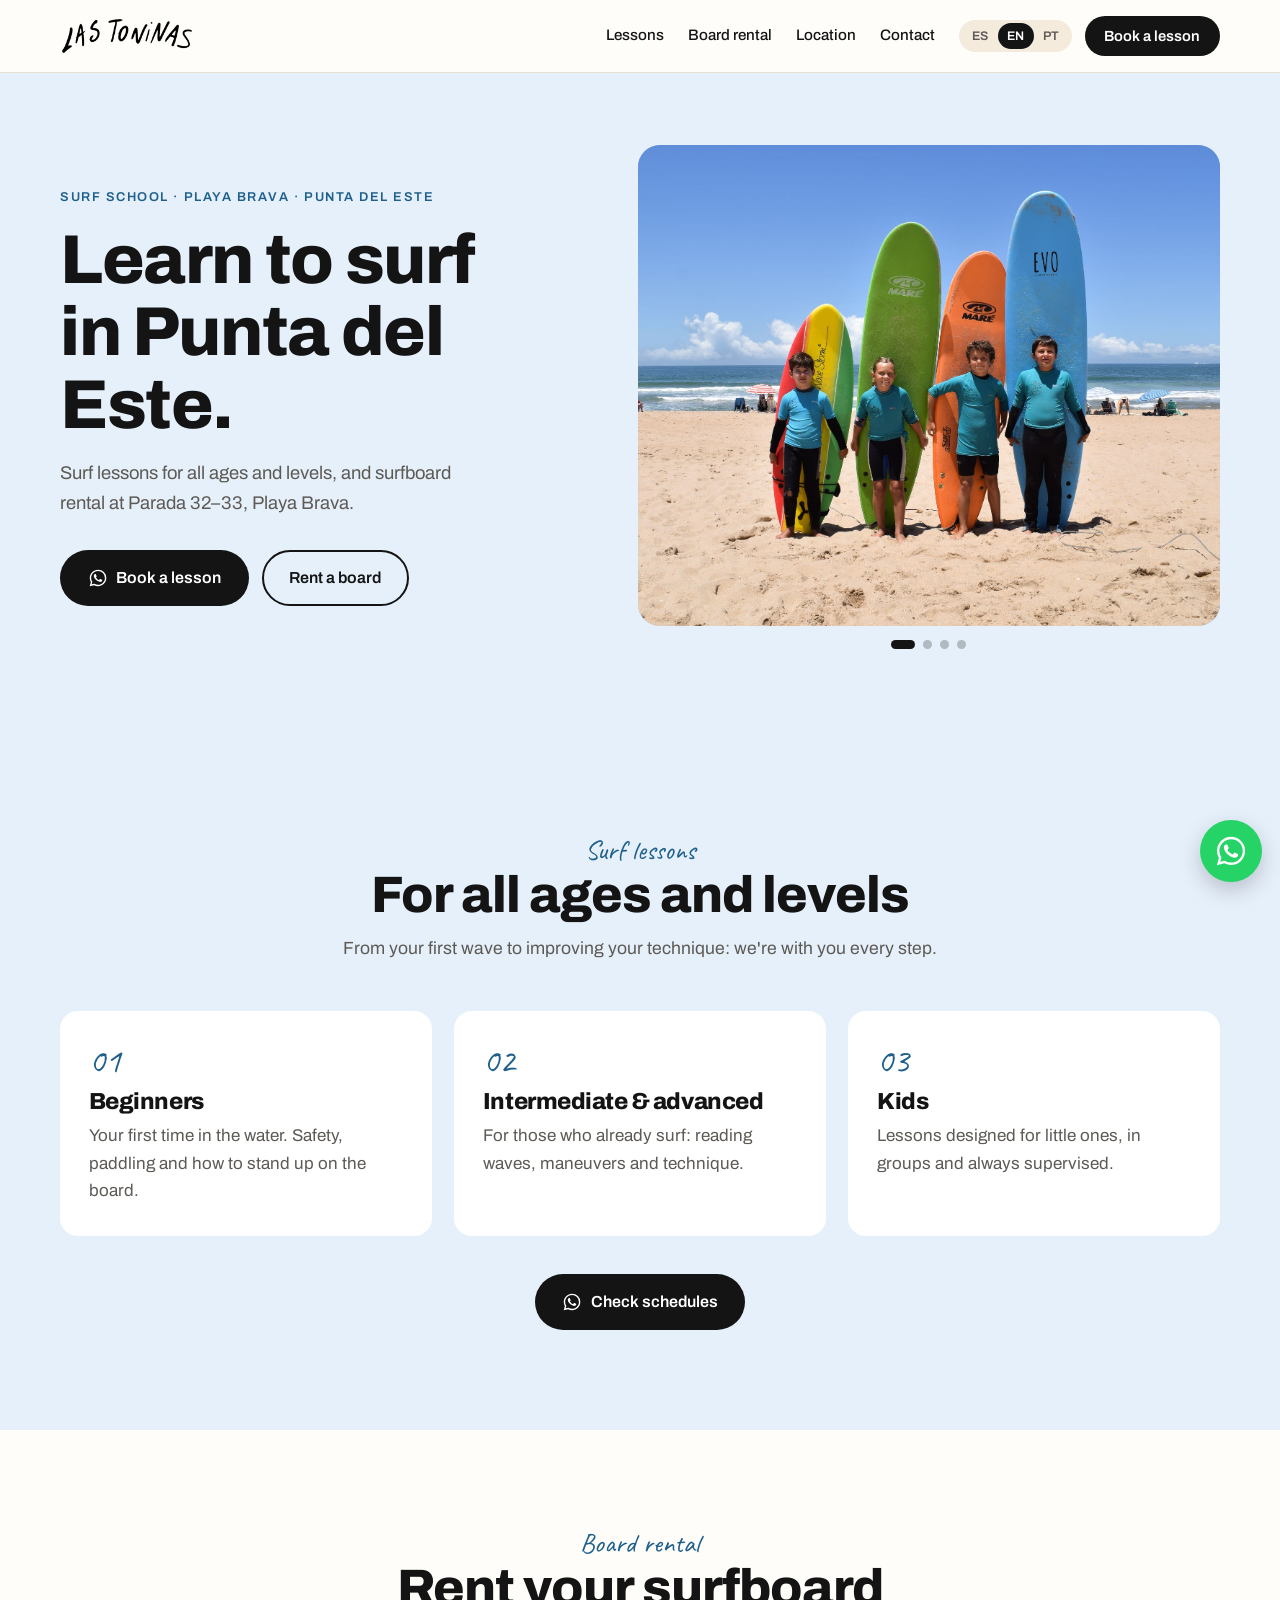
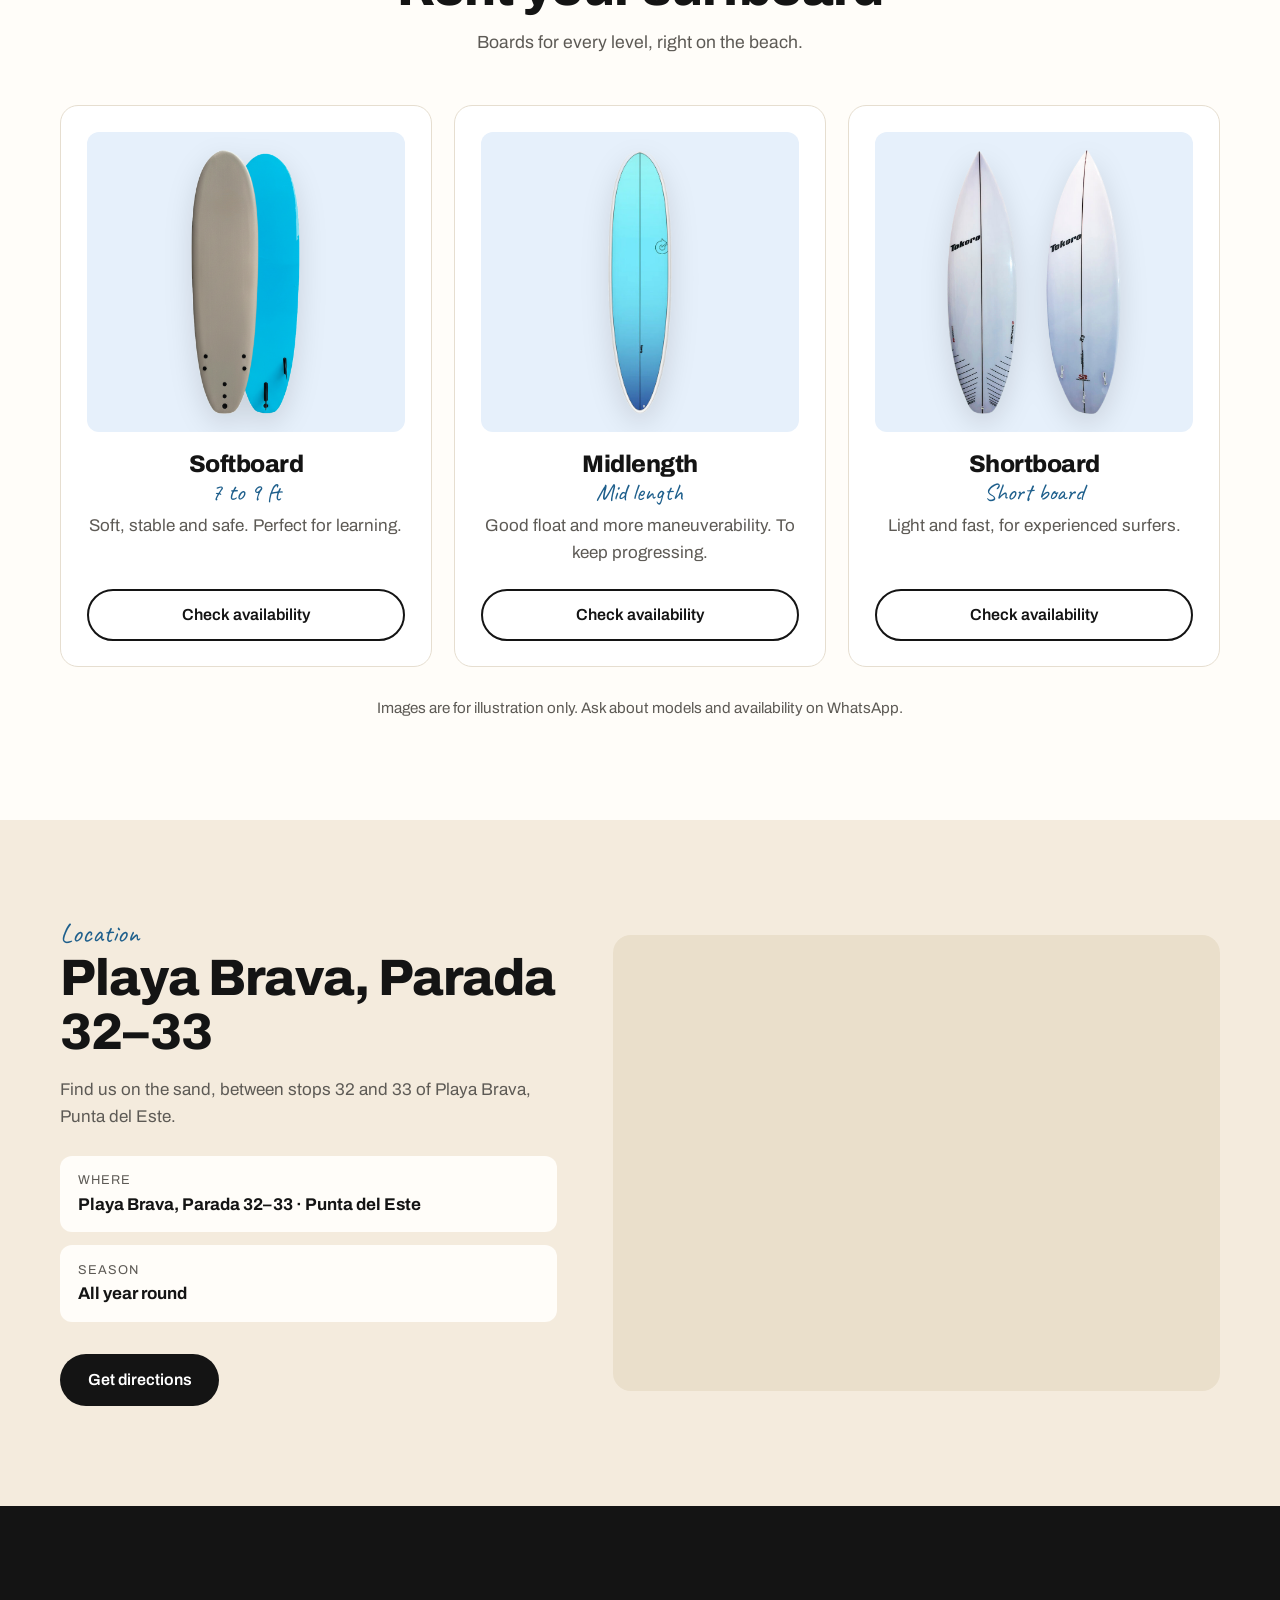
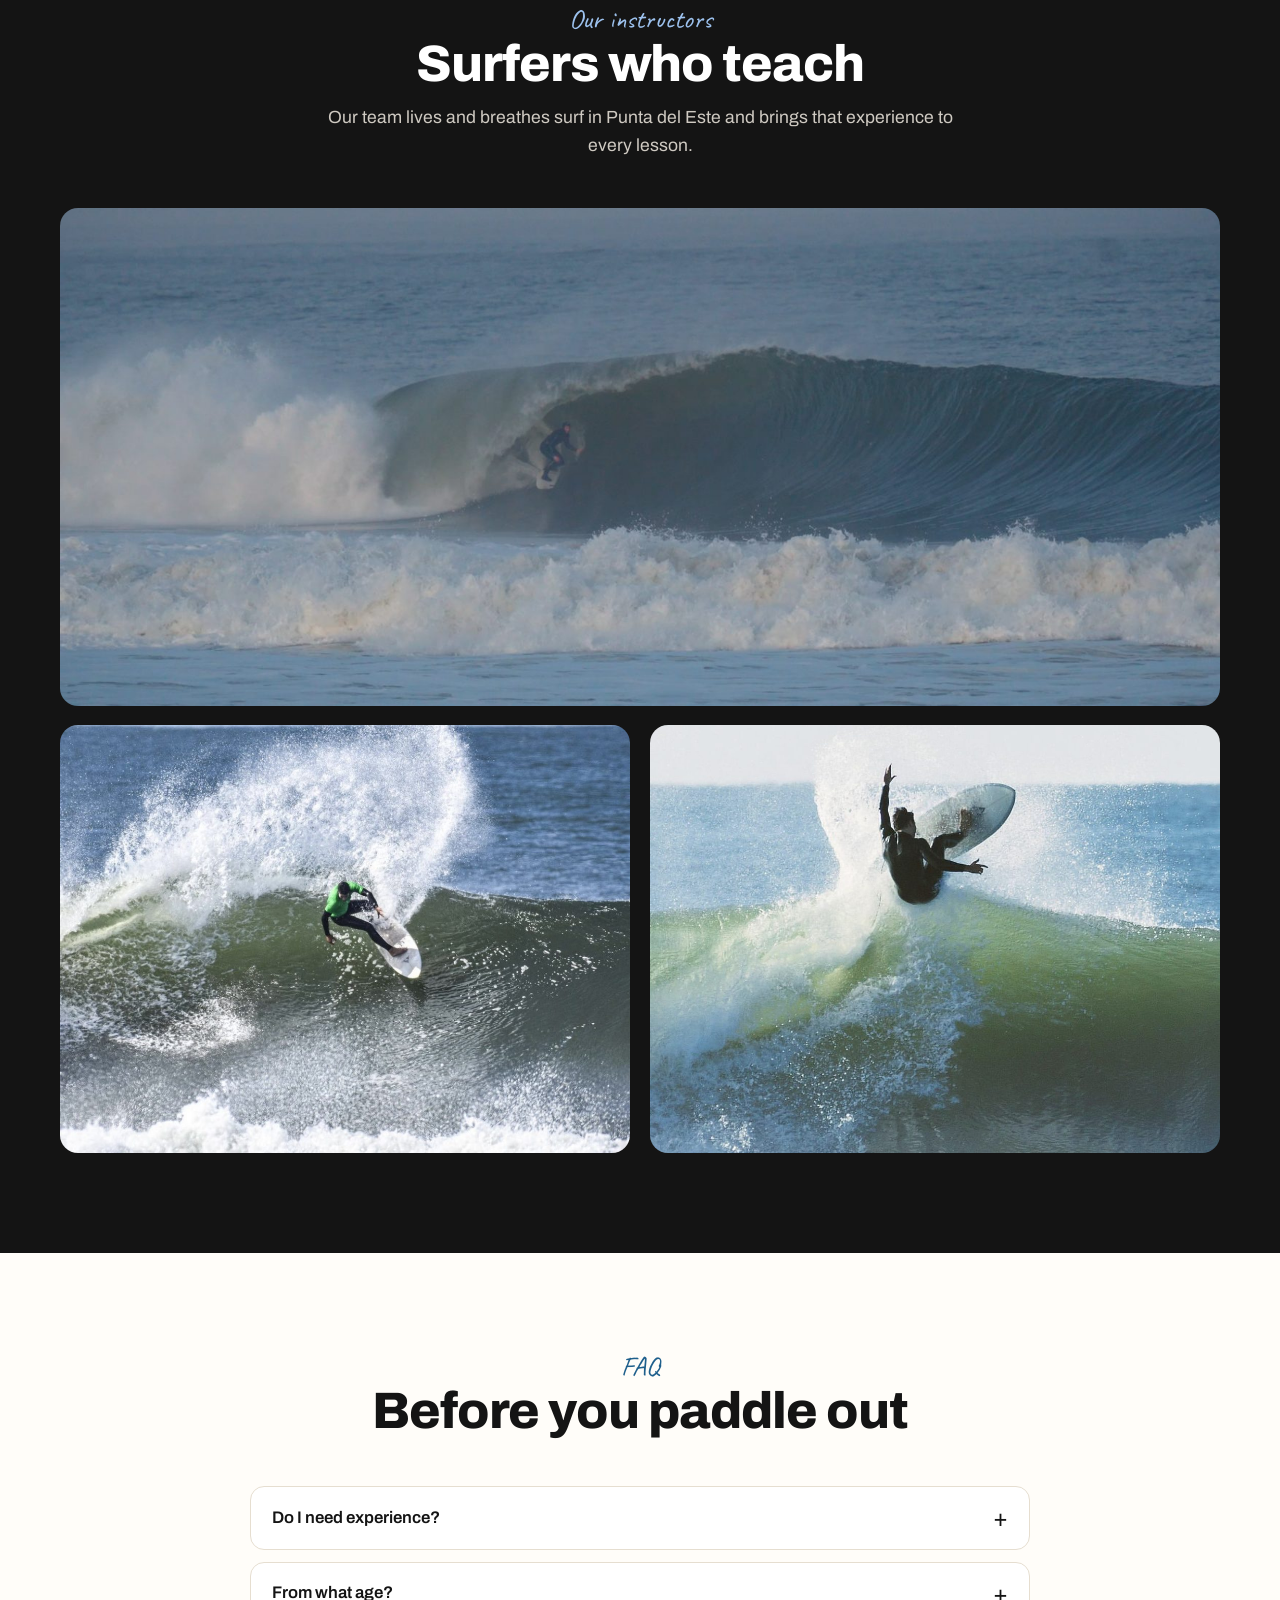
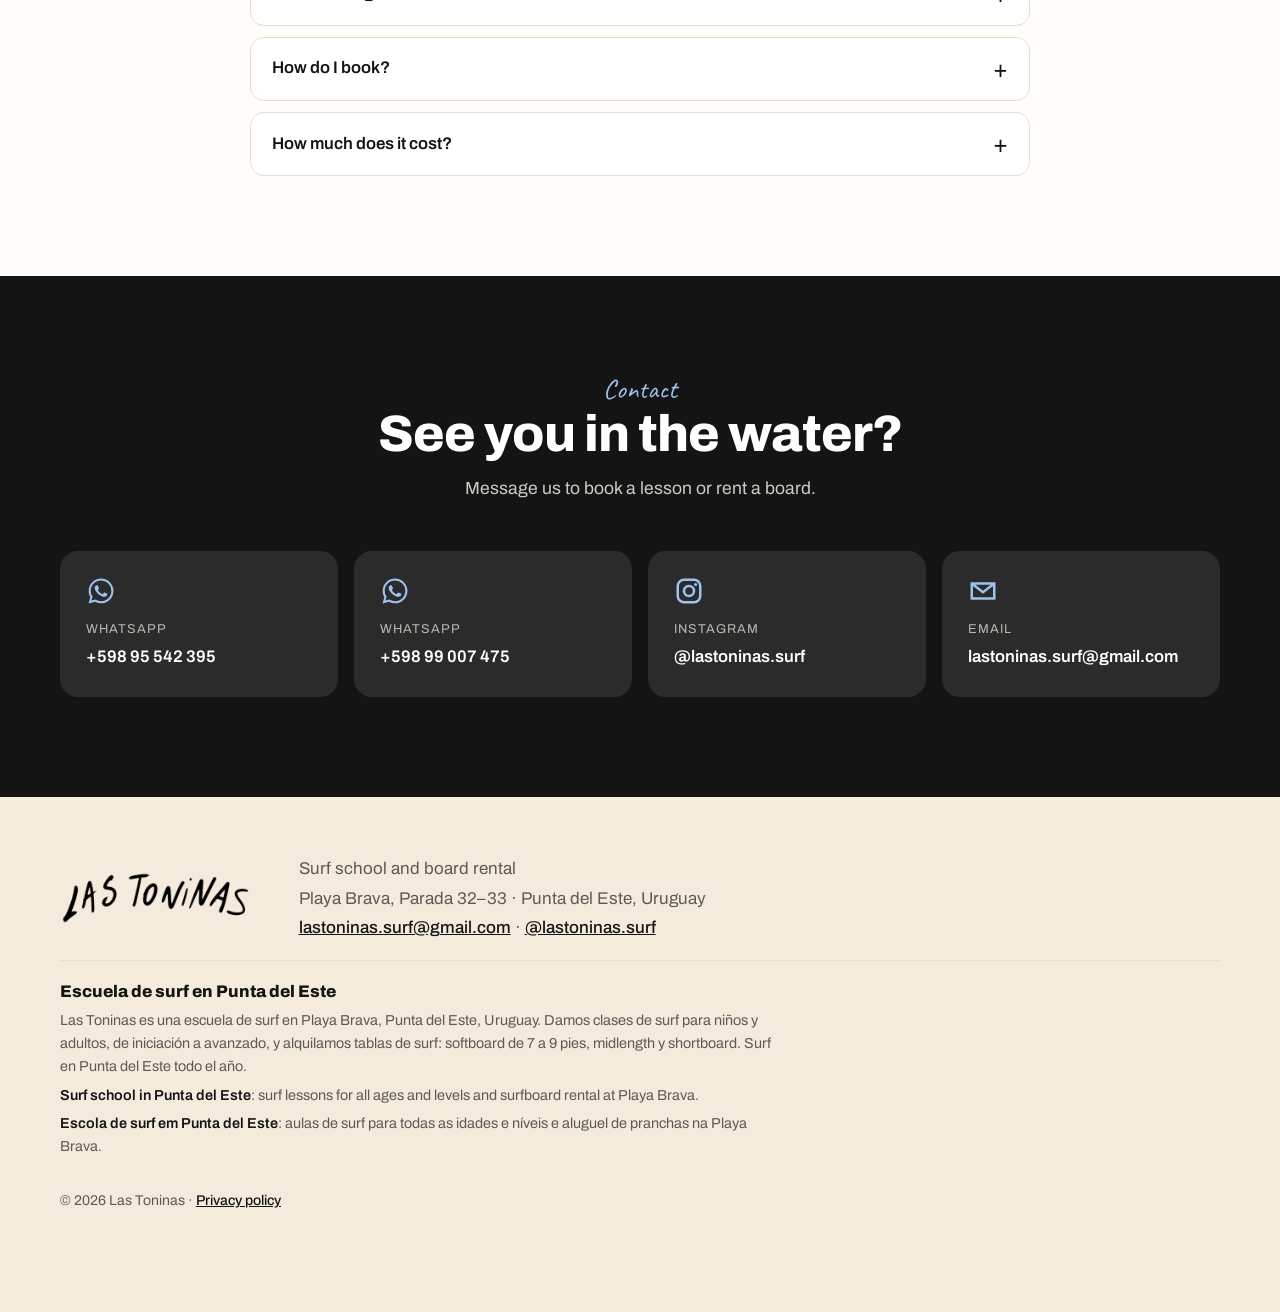
==== commit 7dafabc7: "Add files via upload" ====
--- a/index.html
+++ b/index.html
@@ -52,7 +52,7 @@
     {"@type":"Question","name":"¿Necesito experiencia para tomar una clase de surf?","acceptedAnswer":{"@type":"Answer","text":"No. La mayoría de nuestros alumnos se para en una tabla por primera vez con nosotros. Tenemos clases para todas las edades y niveles."}},
     {"@type":"Question","name":"¿Dónde está la escuela de surf?","acceptedAnswer":{"@type":"Answer","text":"En Playa Brava, Parada 32-33, Punta del Este, Uruguay."}},
     {"@type":"Question","name":"¿Qué tablas de surf alquilan?","acceptedAnswer":{"@type":"Answer","text":"Softboards de 7 a 9 pies, midlength y shortboard. Consultá disponibilidad por WhatsApp."}},
-    {"@type":"Question","name":"¿Cuándo funciona la escuela?","acceptedAnswer":{"@type":"Answer","text":"Durante la temporada de verano, de diciembre a abril."}}
+    {"@type":"Question","name":"¿Cuándo funciona la escuela?","acceptedAnswer":{"@type":"Answer","text":"Todo el año."}}
   ]}
   </script>
 </head>
@@ -143,21 +143,6 @@
   </div>
 </section>
 
-<section class="section section-ink instructors" id="instructores">
-  <div class="wrap">
-    <header class="section-head on-dark">
-      <p class="kicker" data-i18n="in.kicker">Nuestros instructores</p>
-      <h2 data-i18n="in.title">Surfistas que enseñan</h2>
-      <p data-i18n="in.sub">Nuestro equipo vive el surf en Punta del Este y comparte esa experiencia en cada clase.</p>
-    </header>
-    <div class="inst-grid">
-      <figure class="inst-big"><img src="/instructor-tubo.jpg" alt="Instructor de Las Toninas surfeando un tubo en Punta del Este" width="1600" height="897" loading="lazy"></figure>
-      <figure><img src="/instructor-maniobra.jpg" alt="Instructor de Las Toninas haciendo una maniobra en una ola" loading="lazy" style="object-position:45% 40%"></figure>
-      <figure><img src="/instructor-aereo.jpg" alt="Instructor de Las Toninas haciendo un aéreo en Playa Brava" loading="lazy" style="object-position:50% 40%"></figure>
-    </div>
-  </div>
-</section>
-
 <section class="section" id="tablas">
   <div class="wrap">
     <header class="section-head">
@@ -200,13 +185,28 @@
       <p data-i18n="wh.p">Nos encontrás en la arena, entre las paradas 32 y 33 de la Playa Brava, en Punta del Este.</p>
       <ul class="info">
         <li><span data-i18n="wh.l1">Dónde</span><strong>Playa Brava, Parada 32–33 · Punta del Este</strong></li>
-        <li><span data-i18n="wh.l2">Temporada</span><strong data-i18n="wh.season">Diciembre a abril</strong></li>
+        <li><span data-i18n="wh.l2">Temporada</span><strong data-i18n="wh.season">Todo el año</strong></li>
       </ul>
       <a class="btn btn-ink" href="https://maps.app.goo.gl/BaxYKVi4D6pFLLkX6" target="_blank" rel="noopener" data-i18n="wh.map">Cómo llegar</a>
     </div>
     <div class="map">
       <iframe title="Mapa: Playa Brava, Parada 33, Punta del Este" loading="lazy" referrerpolicy="no-referrer-when-downgrade"
         src="https://www.google.com/maps?q=-34.922517,-54.874006&z=15&output=embed"></iframe>
+    </div>
+  </div>
+</section>
+
+<section class="section section-ink instructors" id="instructores">
+  <div class="wrap">
+    <header class="section-head on-dark">
+      <p class="kicker" data-i18n="in.kicker">Nuestros instructores</p>
+      <h2 data-i18n="in.title">Surfistas que enseñan</h2>
+      <p data-i18n="in.sub">Nuestro equipo vive el surf en Punta del Este y comparte esa experiencia en cada clase.</p>
+    </header>
+    <div class="inst-grid">
+      <figure class="inst-big"><img src="/instructor-tubo.jpg" alt="Instructor de Las Toninas surfeando un tubo en Punta del Este" width="1600" height="897" loading="lazy"></figure>
+      <figure><img src="/instructor-maniobra.jpg" alt="Instructor de Las Toninas haciendo una maniobra en una ola" loading="lazy" style="object-position:45% 40%"></figure>
+      <figure><img src="/instructor-aereo.jpg" alt="Instructor de Las Toninas haciendo un aéreo en Playa Brava" loading="lazy" style="object-position:50% 40%"></figure>
     </div>
   </div>
 </section>
@@ -258,7 +258,7 @@
     </div>
     <div class="seo-block">
       <h2>Escuela de surf en Punta del Este</h2>
-      <p>Las Toninas es una escuela de surf en Playa Brava, Punta del Este, Uruguay. Damos clases de surf para niños y adultos, de iniciación a avanzado, y alquilamos tablas de surf: softboard de 7 a 9 pies, midlength y shortboard. Surf en Punta del Este de diciembre a abril.</p>
+      <p>Las Toninas es una escuela de surf en Playa Brava, Punta del Este, Uruguay. Damos clases de surf para niños y adultos, de iniciación a avanzado, y alquilamos tablas de surf: softboard de 7 a 9 pies, midlength y shortboard. Surf en Punta del Este todo el año.</p>
       <p lang="en"><strong>Surf school in Punta del Este</strong>: surf lessons for all ages and levels and surfboard rental at Playa Brava.</p>
       <p lang="pt"><strong>Escola de surf em Punta del Este</strong>: aulas de surf para todas as idades e níveis e aluguel de pranchas na Playa Brava.</p>
     </div>
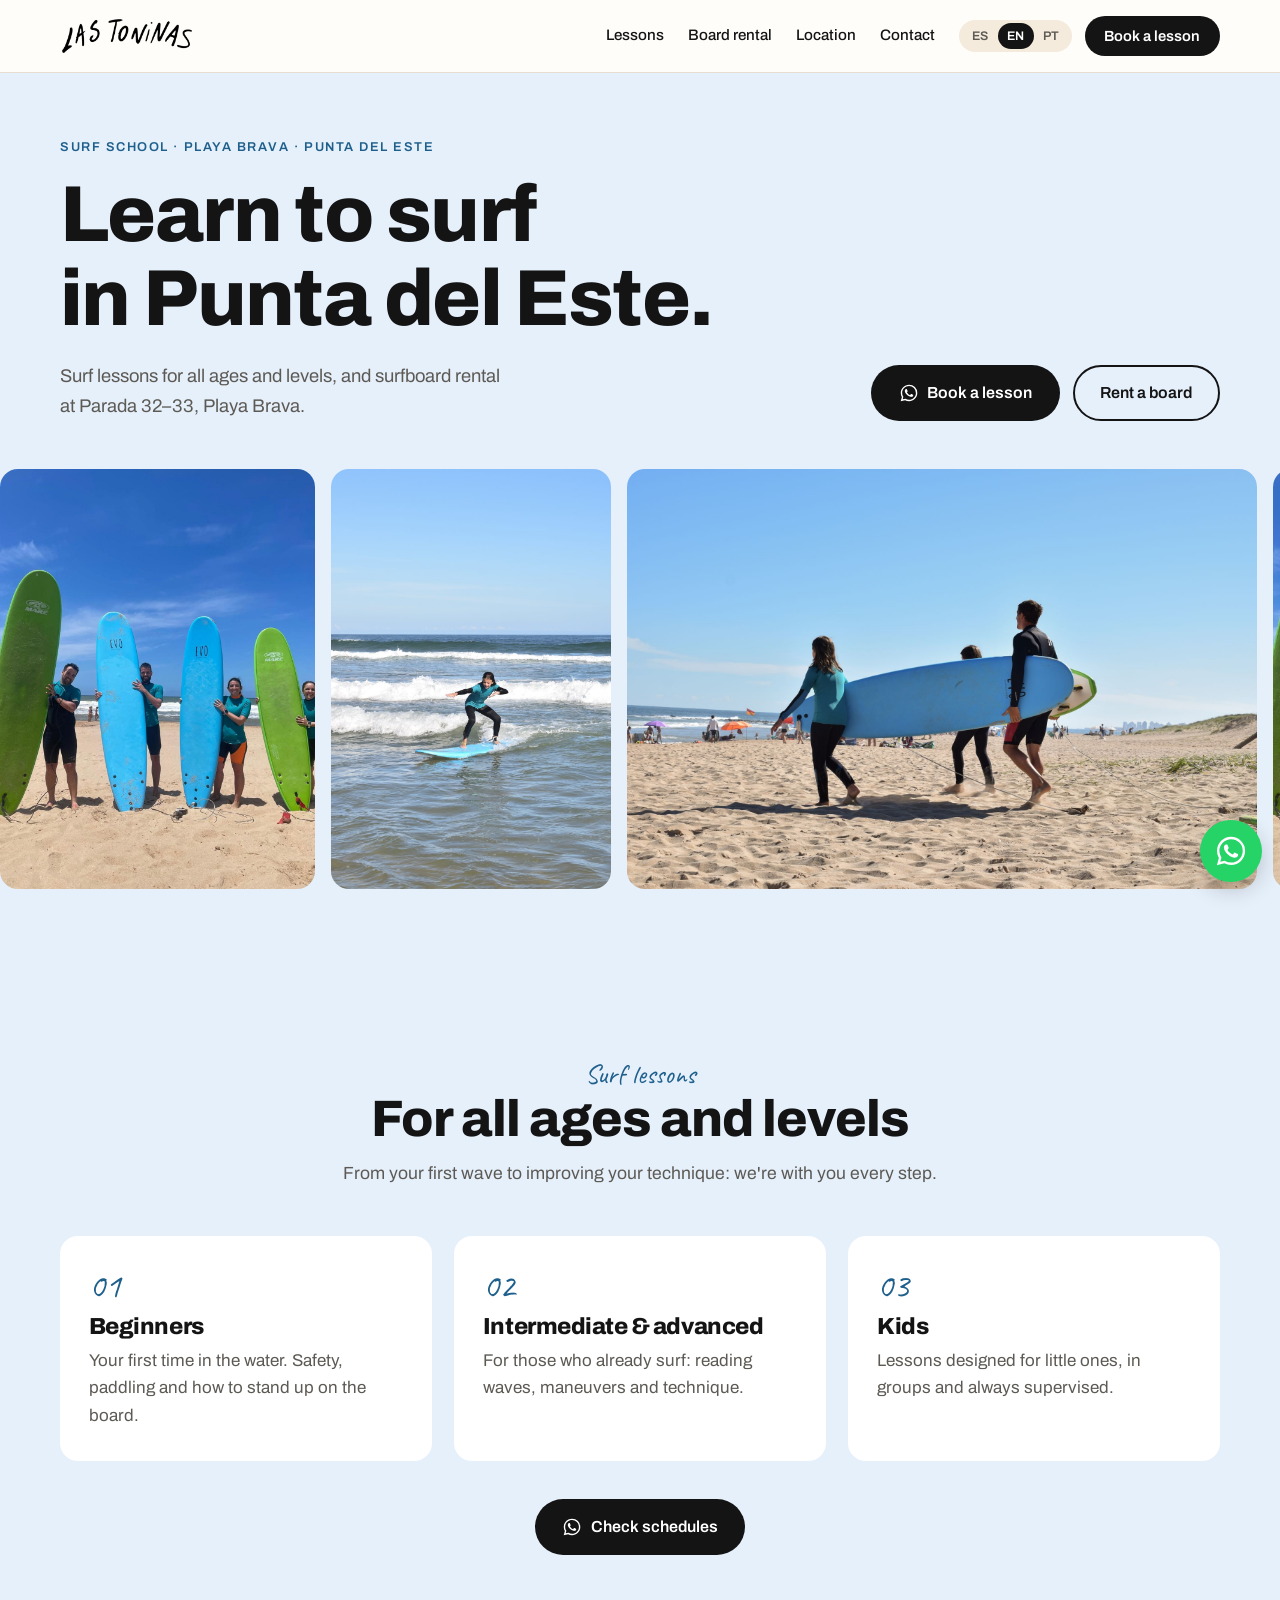
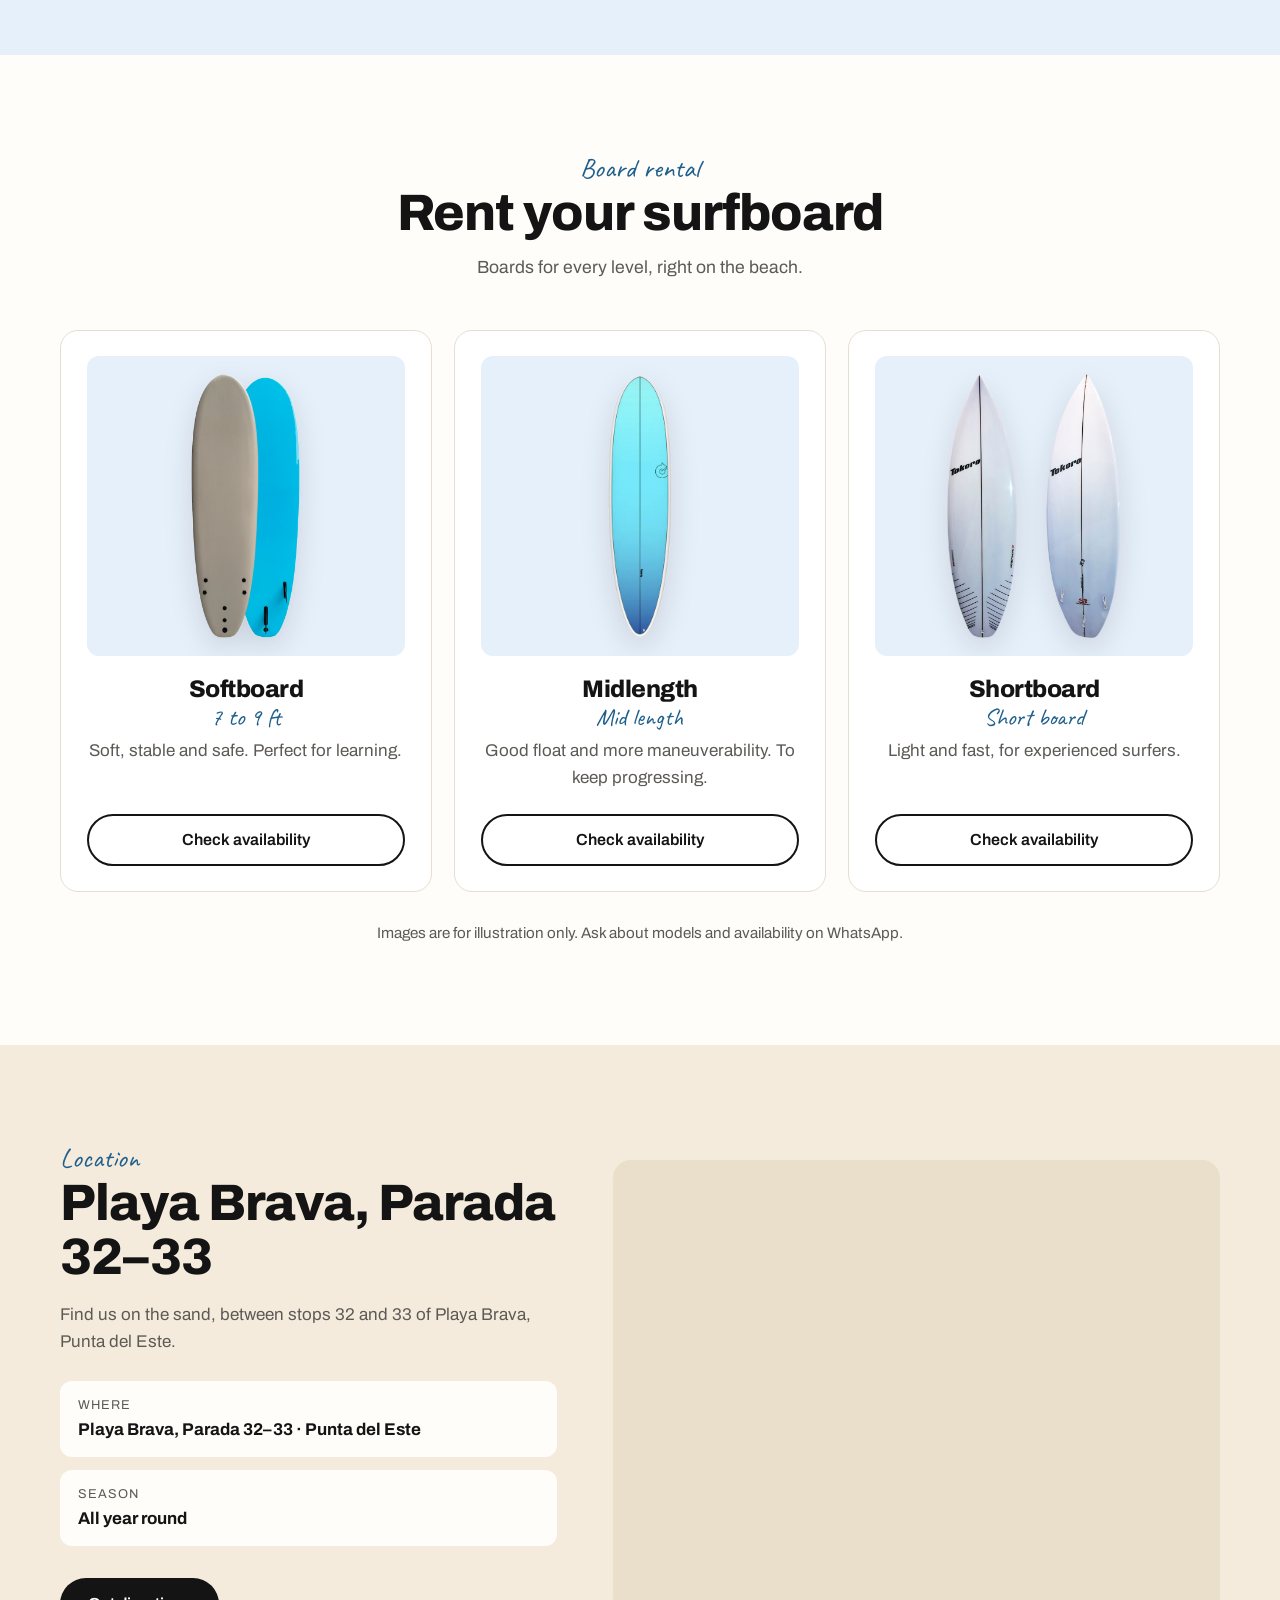
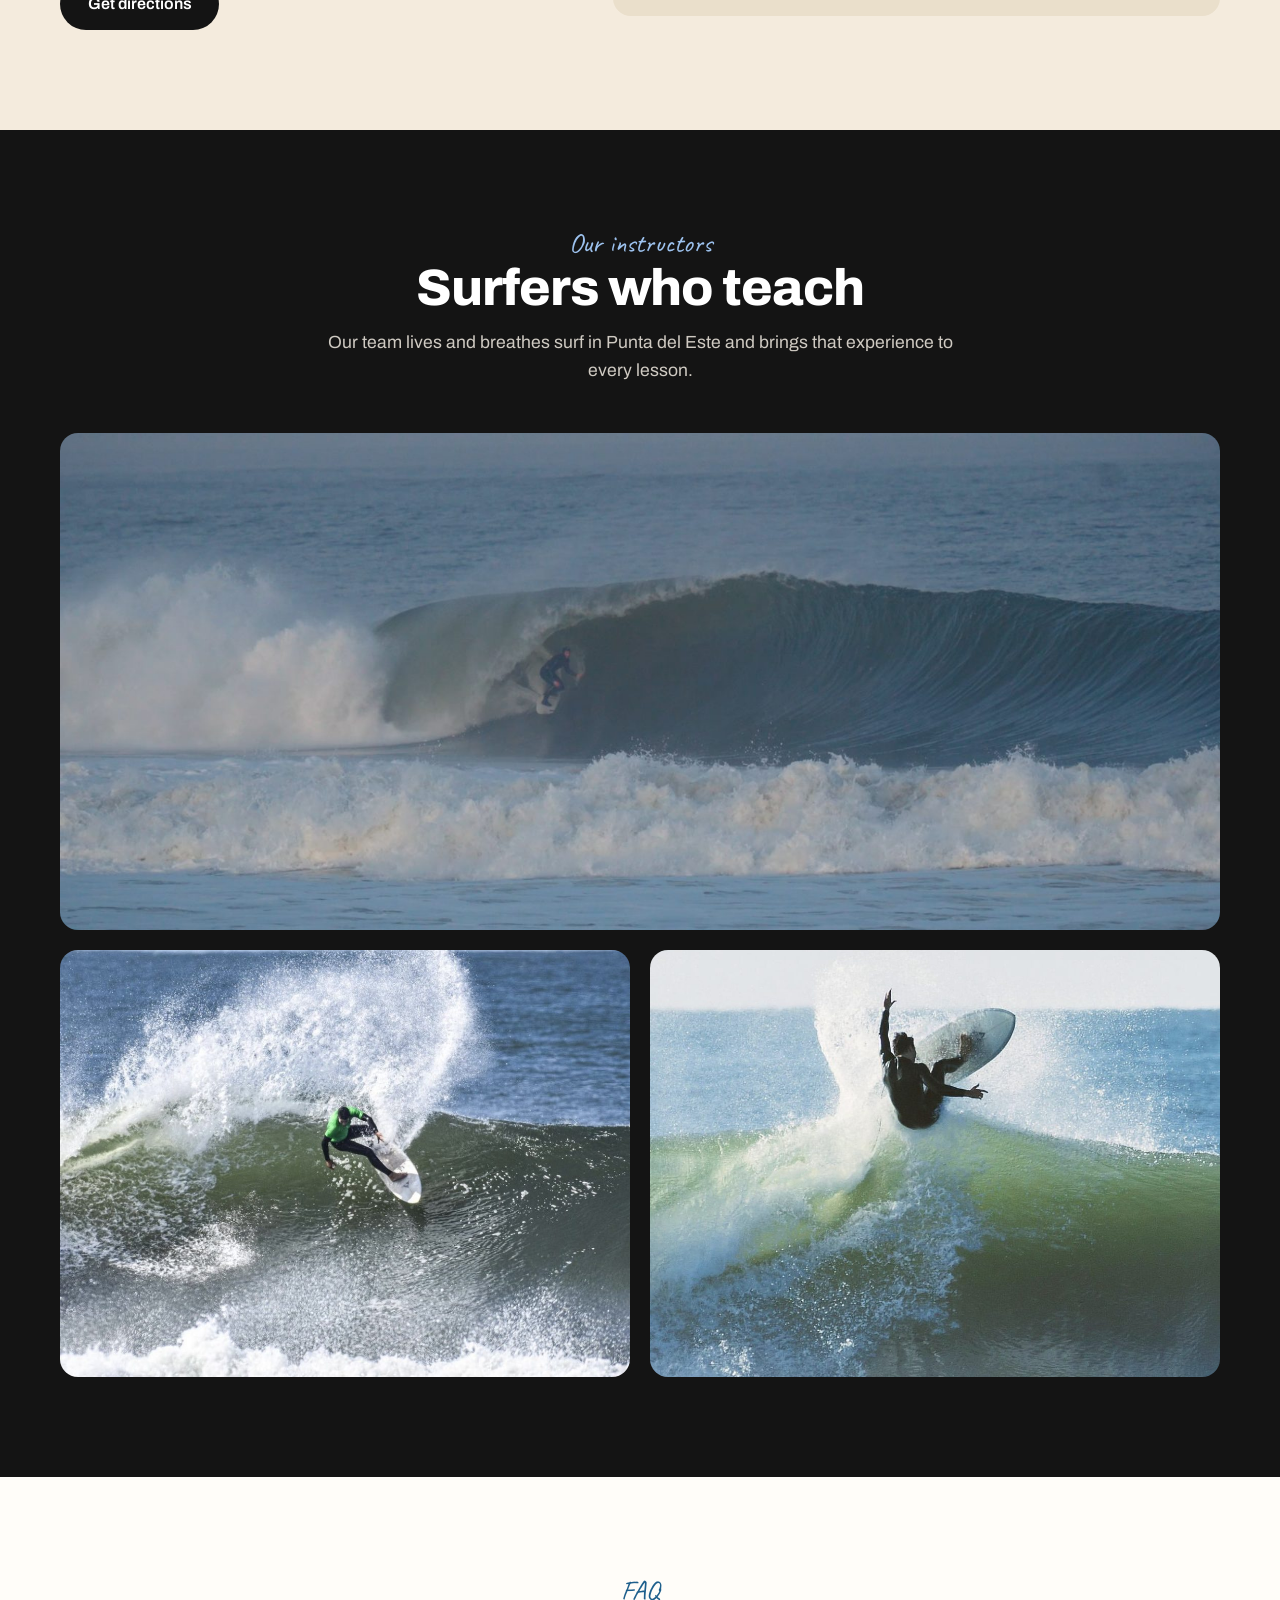
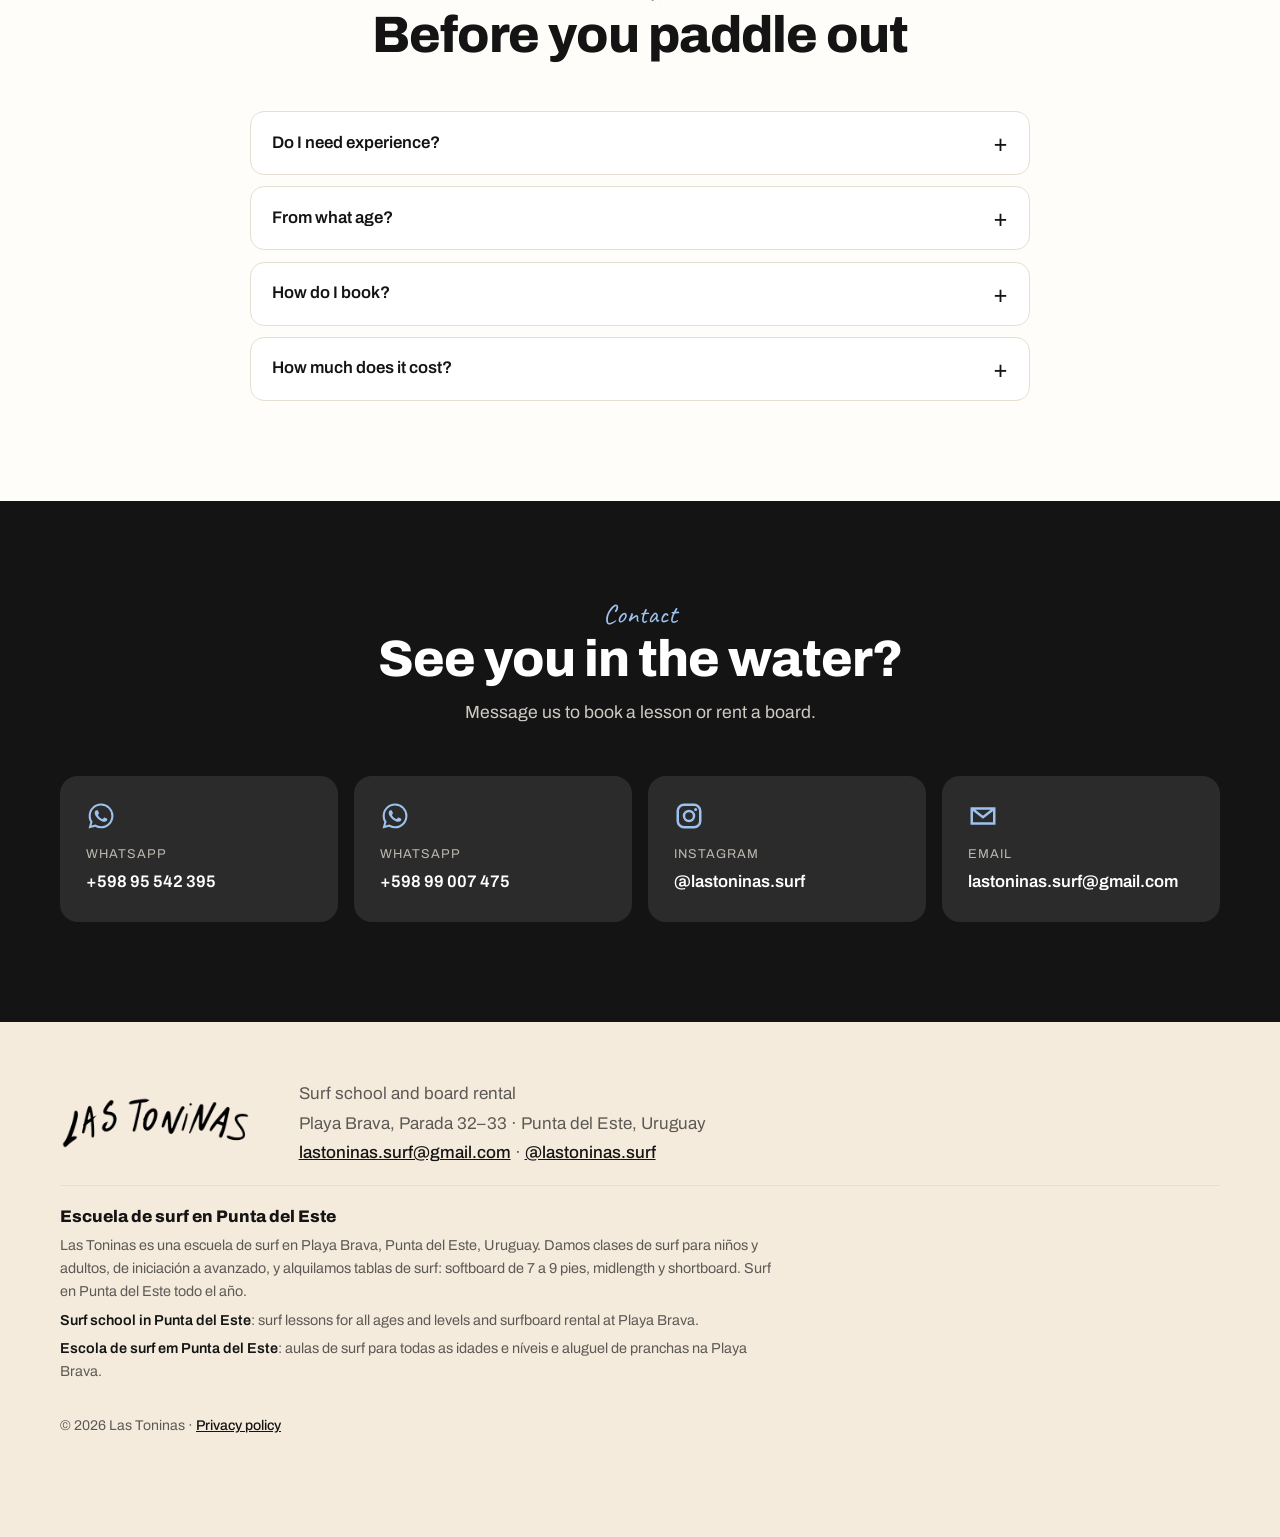
==== commit 3b2014ac: "Add files via upload" ====
--- a/index.html
+++ b/index.html
@@ -82,10 +82,10 @@
 <main>
 
 <section class="hero">
-  <div class="wrap hero-grid">
-    <div class="hero-content">
-      <p class="eyebrow" data-i18n="hero.eyebrow">Escuela de surf · Playa Brava · Punta del Este</p>
-      <h1 data-i18n-html="hero.title">Aprendé a surfear<br>en Punta del Este.</h1>
+  <div class="wrap hero-content">
+    <p class="eyebrow" data-i18n="hero.eyebrow">Escuela de surf · Playa Brava · Punta del Este</p>
+    <h1 data-i18n-html="hero.title">Aprendé a surfear<br>en Punta del Este.</h1>
+    <div class="hero-row">
       <p class="lead" data-i18n="hero.lead">Clases de surf para todas las edades y niveles, y alquiler de tablas en la Parada 32–33 de La Brava.</p>
       <div class="hero-ctas">
         <button class="btn btn-ink" type="button" data-wa="clase">
@@ -95,19 +95,21 @@
         <a class="btn btn-outline-ink" href="#tablas" data-i18n="cta.boards">Alquilar una tabla</a>
       </div>
     </div>
-    <div class="hero-photo hero-art">
-      <div class="hero-slides">
-        <img src="/alumnos-1.jpg" alt="Alumnos de la escuela de surf Las Toninas con sus tablas en Playa Brava, Punta del Este" class="active" style="object-position:50% 55%">
-        <img src="/alumnos-2.jpg" alt="Alumnos adultos de Las Toninas con tablas softboard en Playa Brava" loading="lazy" style="object-position:50% 62%">
-        <img src="/alumnos-3.jpg" alt="Alumna parándose en la tabla durante una clase de surf en Punta del Este" loading="lazy" style="object-position:50% 64%">
-        <img src="/foto-playa.jpg" alt="Instructor y alumnas de Las Toninas caminando con una tabla de surf en Playa Brava" loading="lazy" style="object-position:60% 60%">
-      </div>
-      <div class="slide-dots" role="group" aria-label="Fotos">
-        <button type="button" aria-label="Foto 1" aria-current="true"></button>
-        <button type="button" aria-label="Foto 2"></button>
-        <button type="button" aria-label="Foto 3"></button>
-        <button type="button" aria-label="Foto 4"></button>
-      </div>
+  </div>
+  <div class="strip" aria-label="Fotos de Las Toninas">
+    <div class="strip-track">
+        <img src="/alumnos-2.jpg" alt="Alumnos adultos de Las Toninas con tablas softboard en Playa Brava" loading="eager">
+        <img src="/alumnos-3.jpg" alt="Alumna parándose en la tabla durante una clase de surf en Punta del Este" loading="eager">
+        <img src="/foto-playa.jpg" alt="Instructor y alumnas de Las Toninas caminando con una tabla de surf en Playa Brava" loading="eager">
+        <img src="/alumnos-2.jpg" alt="" aria-hidden="true" loading="lazy">
+        <img src="/alumnos-3.jpg" alt="" aria-hidden="true" loading="lazy">
+        <img src="/foto-playa.jpg" alt="" aria-hidden="true" loading="lazy">
+        <img src="/alumnos-2.jpg" alt="" aria-hidden="true" loading="lazy">
+        <img src="/alumnos-3.jpg" alt="" aria-hidden="true" loading="lazy">
+        <img src="/foto-playa.jpg" alt="" aria-hidden="true" loading="lazy">
+        <img src="/alumnos-2.jpg" alt="" aria-hidden="true" loading="lazy">
+        <img src="/alumnos-3.jpg" alt="" aria-hidden="true" loading="lazy">
+        <img src="/foto-playa.jpg" alt="" aria-hidden="true" loading="lazy">
     </div>
   </div>
 </section>
--- a/styles.css
+++ b/styles.css
@@ -58,21 +58,19 @@
 .menu-toggle[aria-expanded="true"] span:last-child { top: 20px; transform: rotate(-45deg); }
 
 /* Hero */
-.hero { background: var(--sky-soft); }
-.hero-grid { display: grid; grid-template-columns: 1fr 1.1fr; gap: 3rem; align-items: center; padding: 72px 0 88px; }
+.hero { background: var(--sky-soft); padding: 64px 0 72px; overflow: hidden; }
 .eyebrow { font-weight: 600; font-size: .8rem; letter-spacing: .12em; text-transform: uppercase; margin: 0 0 1rem; color: var(--sea); }
-.hero h1 { font-size: clamp(2.5rem, 5.4vw, 4.4rem); }
-.lead { font-size: 1.15rem; color: var(--muted); max-width: 38ch; margin: 1.1rem 0 2rem; }
+.hero h1 { font-size: clamp(2.5rem, 6.2vw, 5rem); }
+.hero-row { display: flex; flex-wrap: wrap; align-items: flex-end; justify-content: space-between; gap: 1.4rem 3rem; margin-top: 1.4rem; }
+.lead { font-size: 1.15rem; color: var(--muted); max-width: 40ch; margin: 0; }
 .hero-ctas { display: flex; flex-wrap: wrap; gap: .8rem; }
-.hero-photo { position: relative; }
-.hero-slides { position: relative; aspect-ratio: 4 / 3.3; border-radius: 22px; overflow: hidden; background: var(--sky); }
-.hero-slides img { position: absolute; inset: 0; width: 100%; height: 100%; object-fit: cover; opacity: 0; transform: scale(1.05); transition: opacity 1.1s ease, transform 6s ease-out; }
-.hero-slides img.active { opacity: 1; transform: scale(1); }
-.slide-dots { display: flex; justify-content: center; gap: 8px; margin-top: 14px; }
-.slide-dots button { width: 9px; height: 9px; border-radius: 999px; border: 0; padding: 0; background: rgba(20,20,20,.25); cursor: pointer; transition: width .2s ease, background .2s ease; }
-.slide-dots button[aria-current="true"] { width: 24px; background: var(--ink); }
 .btn-outline-ink { border-color: var(--ink); color: var(--ink); background: transparent; }
 .btn-outline-ink:hover { background: var(--ink); color: #fff; }
+.strip { margin-top: 48px; overflow: hidden; }
+.strip-track { display: flex; gap: 16px; width: max-content; animation: strip 60s linear infinite; }
+.strip:hover .strip-track { animation-play-state: paused; }
+.strip img { height: 420px; width: auto; border-radius: 18px; object-fit: cover; flex: none; }
+@keyframes strip { from { transform: translateX(0); } to { transform: translateX(-50%); } }
 
 /* Secciones */
 .section { padding: 100px 0; }
@@ -183,8 +181,10 @@
   .main-nav.open { display: flex; }
   .main-nav a { font-size: 1.05rem; padding: .85rem 0; border-bottom: 1px solid var(--line); }
   .header-actions { margin-left: auto; }
-  .hero-grid { grid-template-columns: 1fr; padding: 32px 0 56px; gap: 2rem; }
-  .hero-slides { aspect-ratio: 4 / 3.4; }
+  .hero { padding: 36px 0 48px; }
+  .strip { margin-top: 32px; }
+  .strip img { height: 300px; }
+  .strip-track { animation-duration: 45s; }
   .about-grid, .where-grid { grid-template-columns: 1fr; gap: 2.5rem; }
   .class-cards, .board-cards { grid-template-columns: 1fr; }
   .board-cards { max-width: 460px; margin-inline: auto; }
@@ -199,4 +199,4 @@
   .hand-note { right: 8px; }
   .board-img { height: 240px; }
 }
-@media (prefers-reduced-motion: reduce) { * { transition: none !important; scroll-behavior: auto !important; } }
+@media (prefers-reduced-motion: reduce) { .strip-track { animation: none; } .strip { overflow-x: auto; } * { transition: none !important; scroll-behavior: auto !important; } }
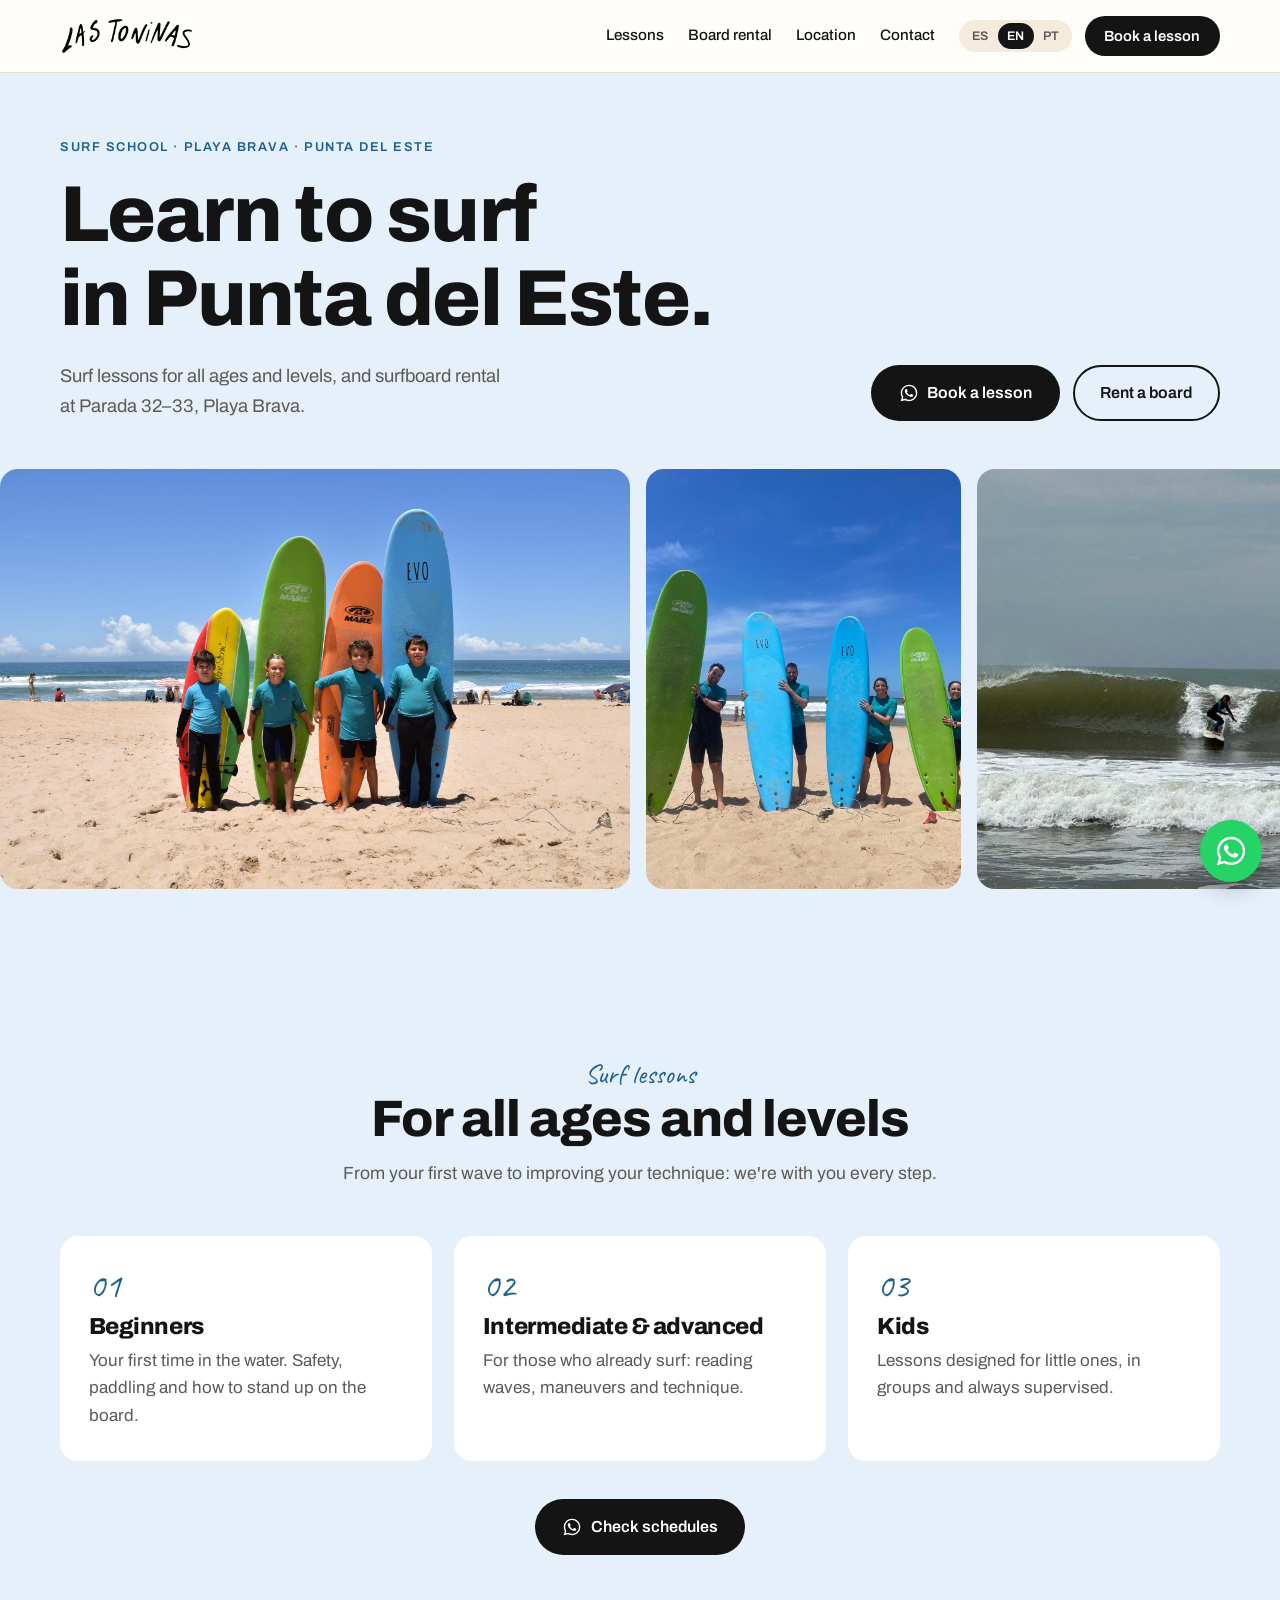
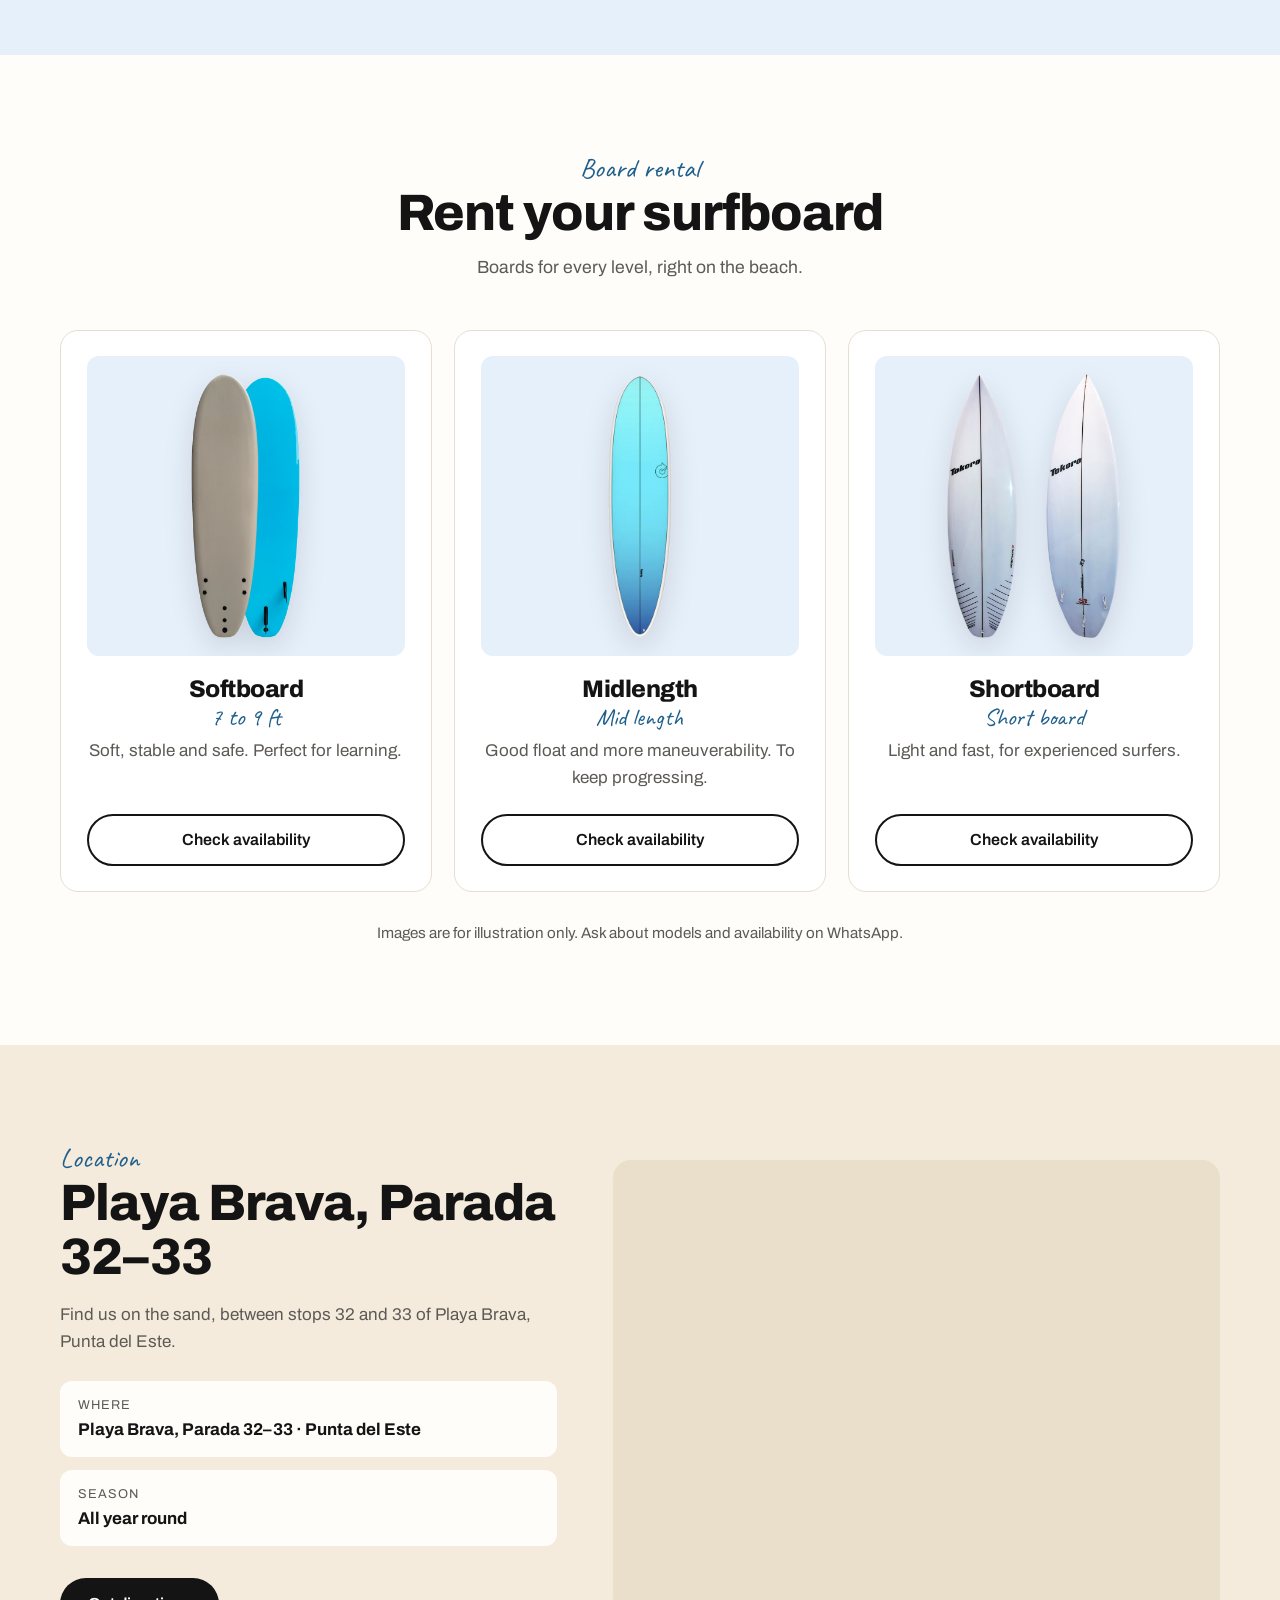
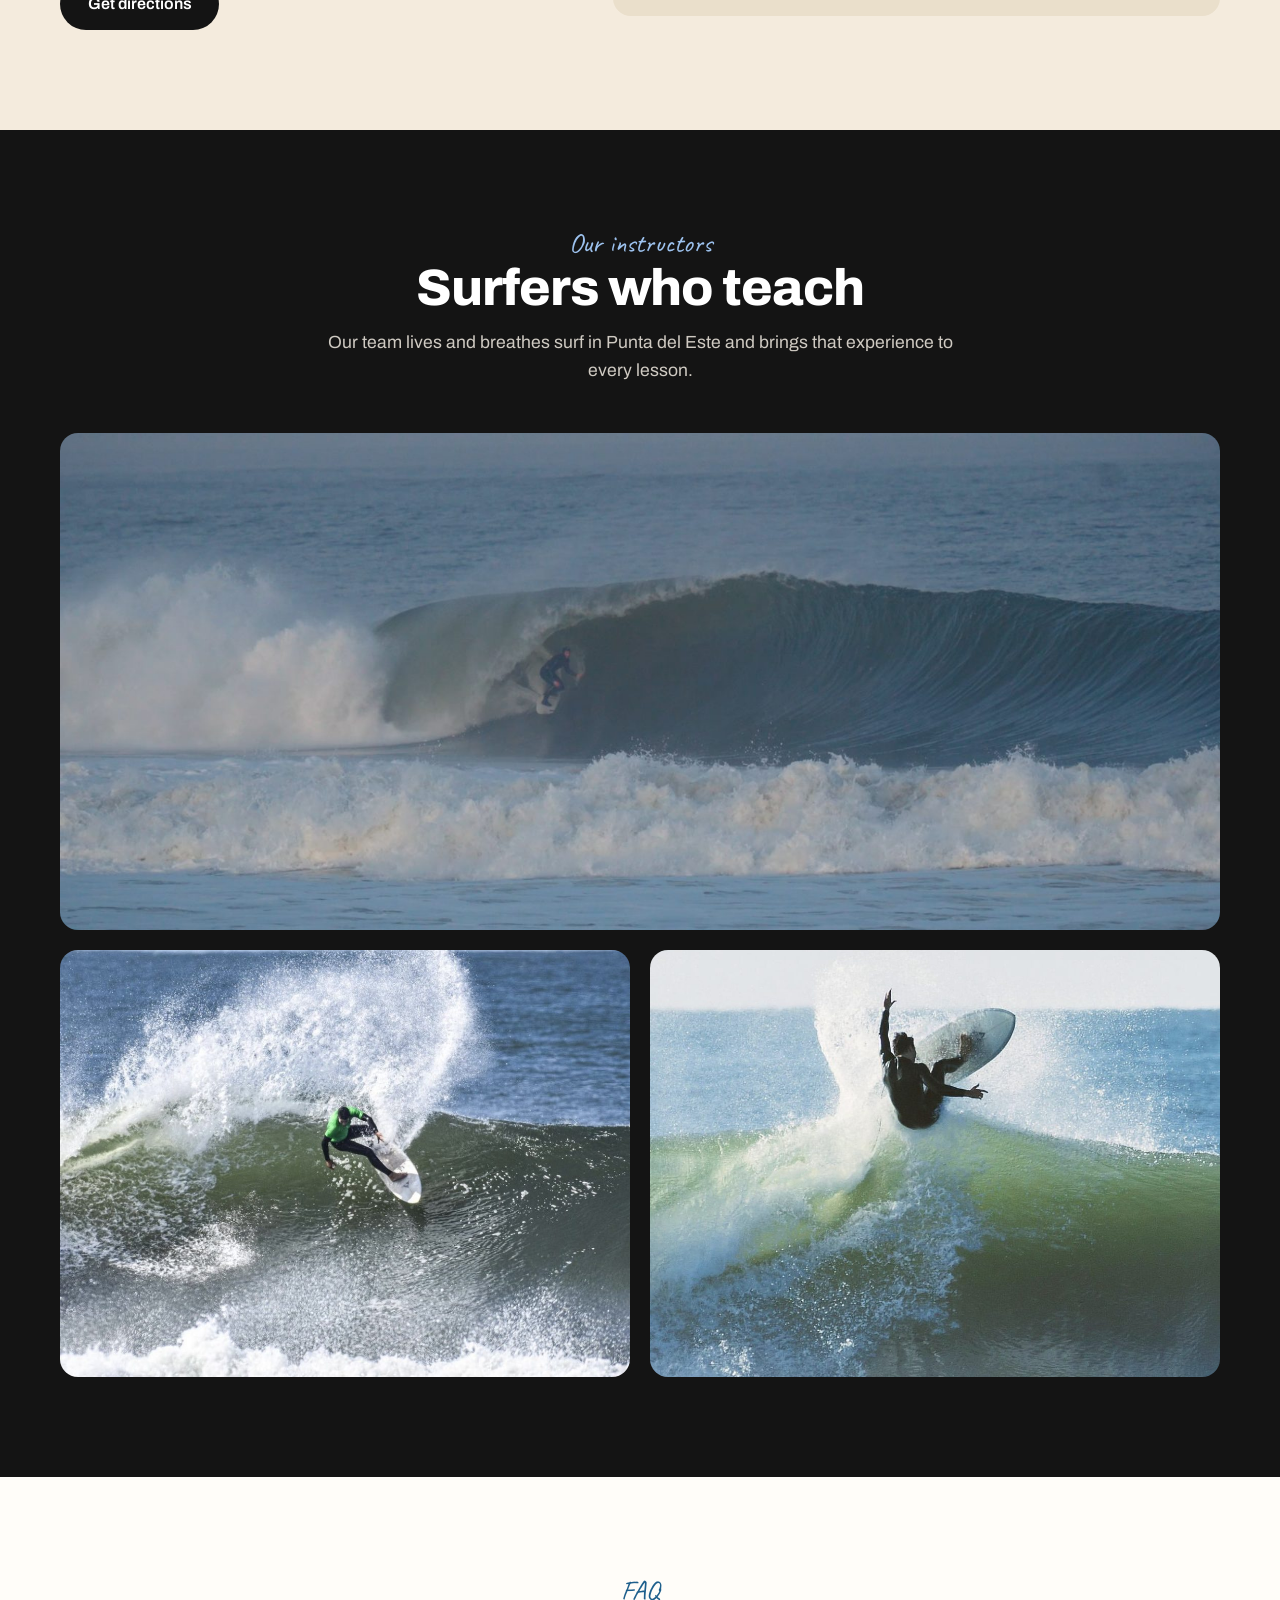
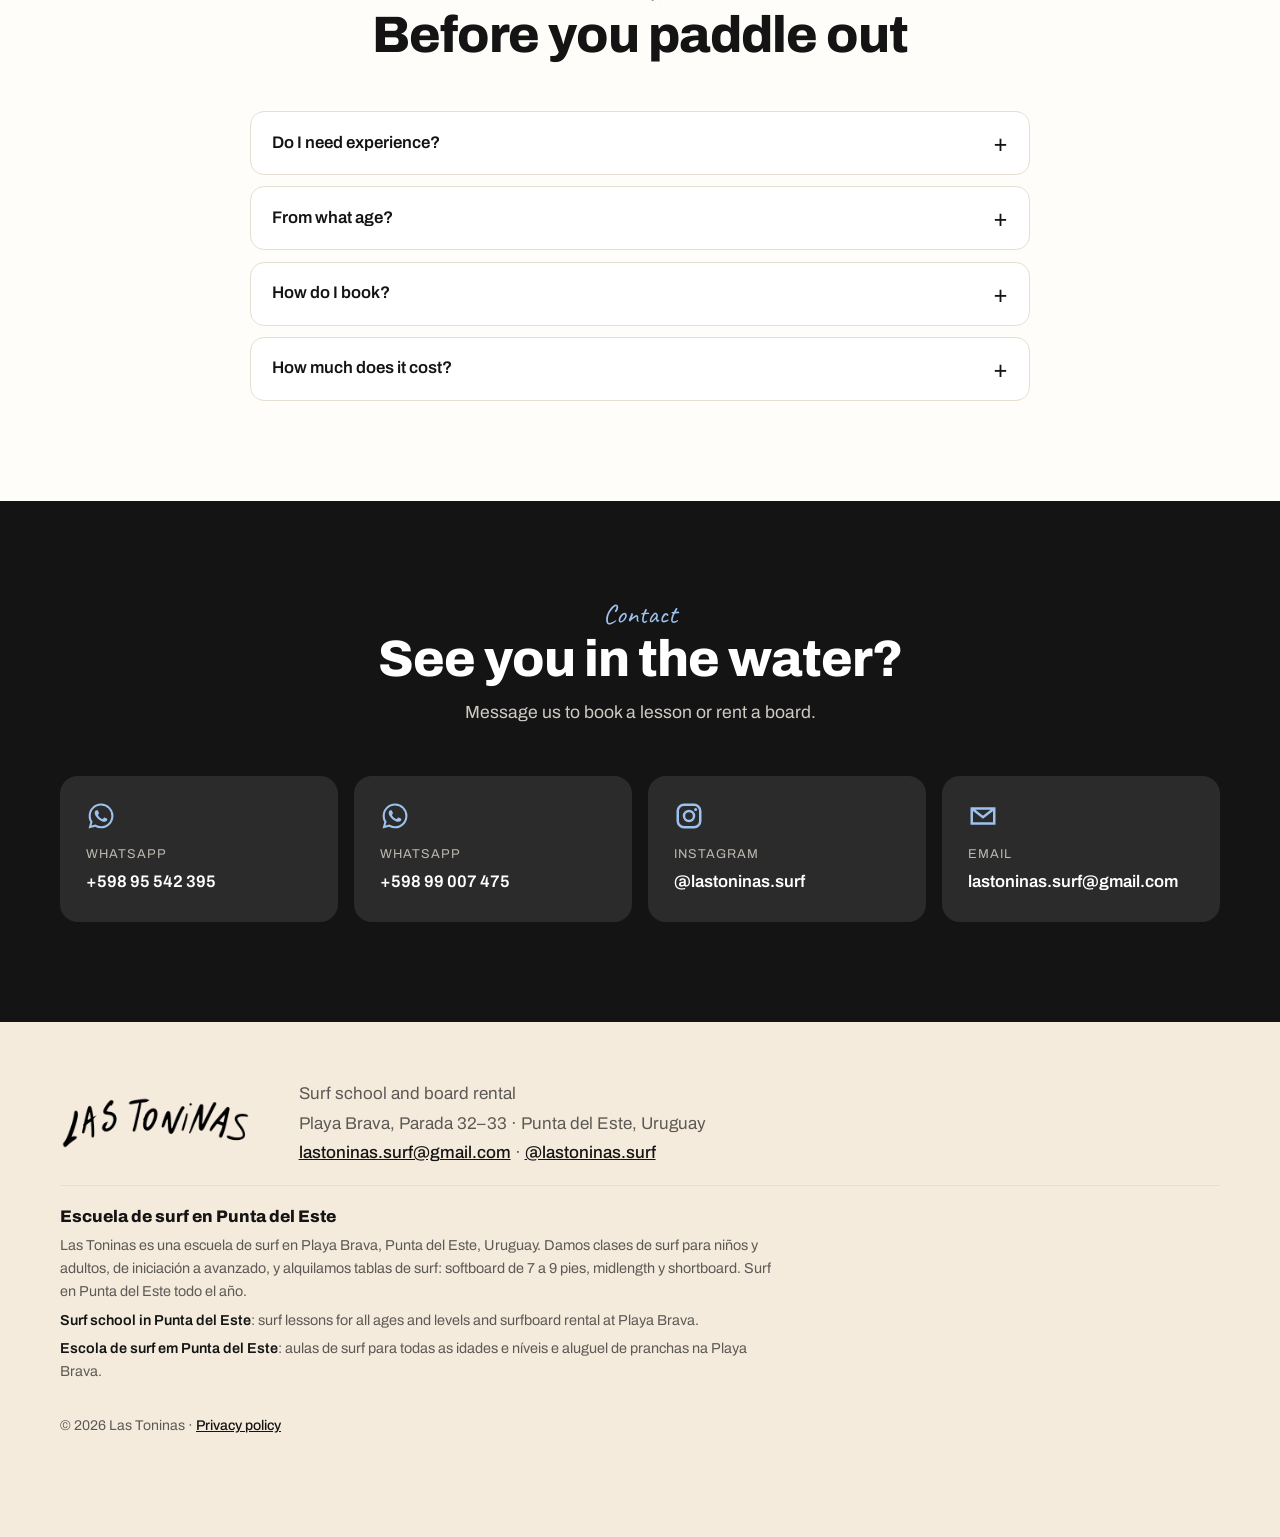
==== commit 5494de59: "Add files via upload" ====
--- a/index.html
+++ b/index.html
@@ -98,16 +98,14 @@
   </div>
   <div class="strip" aria-label="Fotos de Las Toninas">
     <div class="strip-track">
+        <img src="/alumnos-1.jpg" alt="Alumnos de la escuela de surf Las Toninas con sus tablas en Playa Brava" loading="eager">
         <img src="/alumnos-2.jpg" alt="Alumnos adultos de Las Toninas con tablas softboard en Playa Brava" loading="eager">
+        <img src="/alumna-ola.jpg" alt="Alumna de Las Toninas surfeando una ola en Playa Brava, Punta del Este" loading="eager">
         <img src="/alumnos-3.jpg" alt="Alumna parándose en la tabla durante una clase de surf en Punta del Este" loading="eager">
         <img src="/foto-playa.jpg" alt="Instructor y alumnas de Las Toninas caminando con una tabla de surf en Playa Brava" loading="eager">
+        <img src="/alumnos-1.jpg" alt="" aria-hidden="true" loading="lazy">
         <img src="/alumnos-2.jpg" alt="" aria-hidden="true" loading="lazy">
-        <img src="/alumnos-3.jpg" alt="" aria-hidden="true" loading="lazy">
-        <img src="/foto-playa.jpg" alt="" aria-hidden="true" loading="lazy">
-        <img src="/alumnos-2.jpg" alt="" aria-hidden="true" loading="lazy">
-        <img src="/alumnos-3.jpg" alt="" aria-hidden="true" loading="lazy">
-        <img src="/foto-playa.jpg" alt="" aria-hidden="true" loading="lazy">
-        <img src="/alumnos-2.jpg" alt="" aria-hidden="true" loading="lazy">
+        <img src="/alumna-ola.jpg" alt="" aria-hidden="true" loading="lazy">
         <img src="/alumnos-3.jpg" alt="" aria-hidden="true" loading="lazy">
         <img src="/foto-playa.jpg" alt="" aria-hidden="true" loading="lazy">
     </div>
--- a/styles.css
+++ b/styles.css
@@ -67,7 +67,7 @@
 .btn-outline-ink { border-color: var(--ink); color: var(--ink); background: transparent; }
 .btn-outline-ink:hover { background: var(--ink); color: #fff; }
 .strip { margin-top: 48px; overflow: hidden; }
-.strip-track { display: flex; gap: 16px; width: max-content; animation: strip 60s linear infinite; }
+.strip-track { display: flex; gap: 16px; width: max-content; animation: strip 70s linear infinite; }
 .strip:hover .strip-track { animation-play-state: paused; }
 .strip img { height: 420px; width: auto; border-radius: 18px; object-fit: cover; flex: none; }
 @keyframes strip { from { transform: translateX(0); } to { transform: translateX(-50%); } }
@@ -184,7 +184,7 @@
   .hero { padding: 36px 0 48px; }
   .strip { margin-top: 32px; }
   .strip img { height: 300px; }
-  .strip-track { animation-duration: 45s; }
+  .strip-track { animation-duration: 55s; }
   .about-grid, .where-grid { grid-template-columns: 1fr; gap: 2.5rem; }
   .class-cards, .board-cards { grid-template-columns: 1fr; }
   .board-cards { max-width: 460px; margin-inline: auto; }
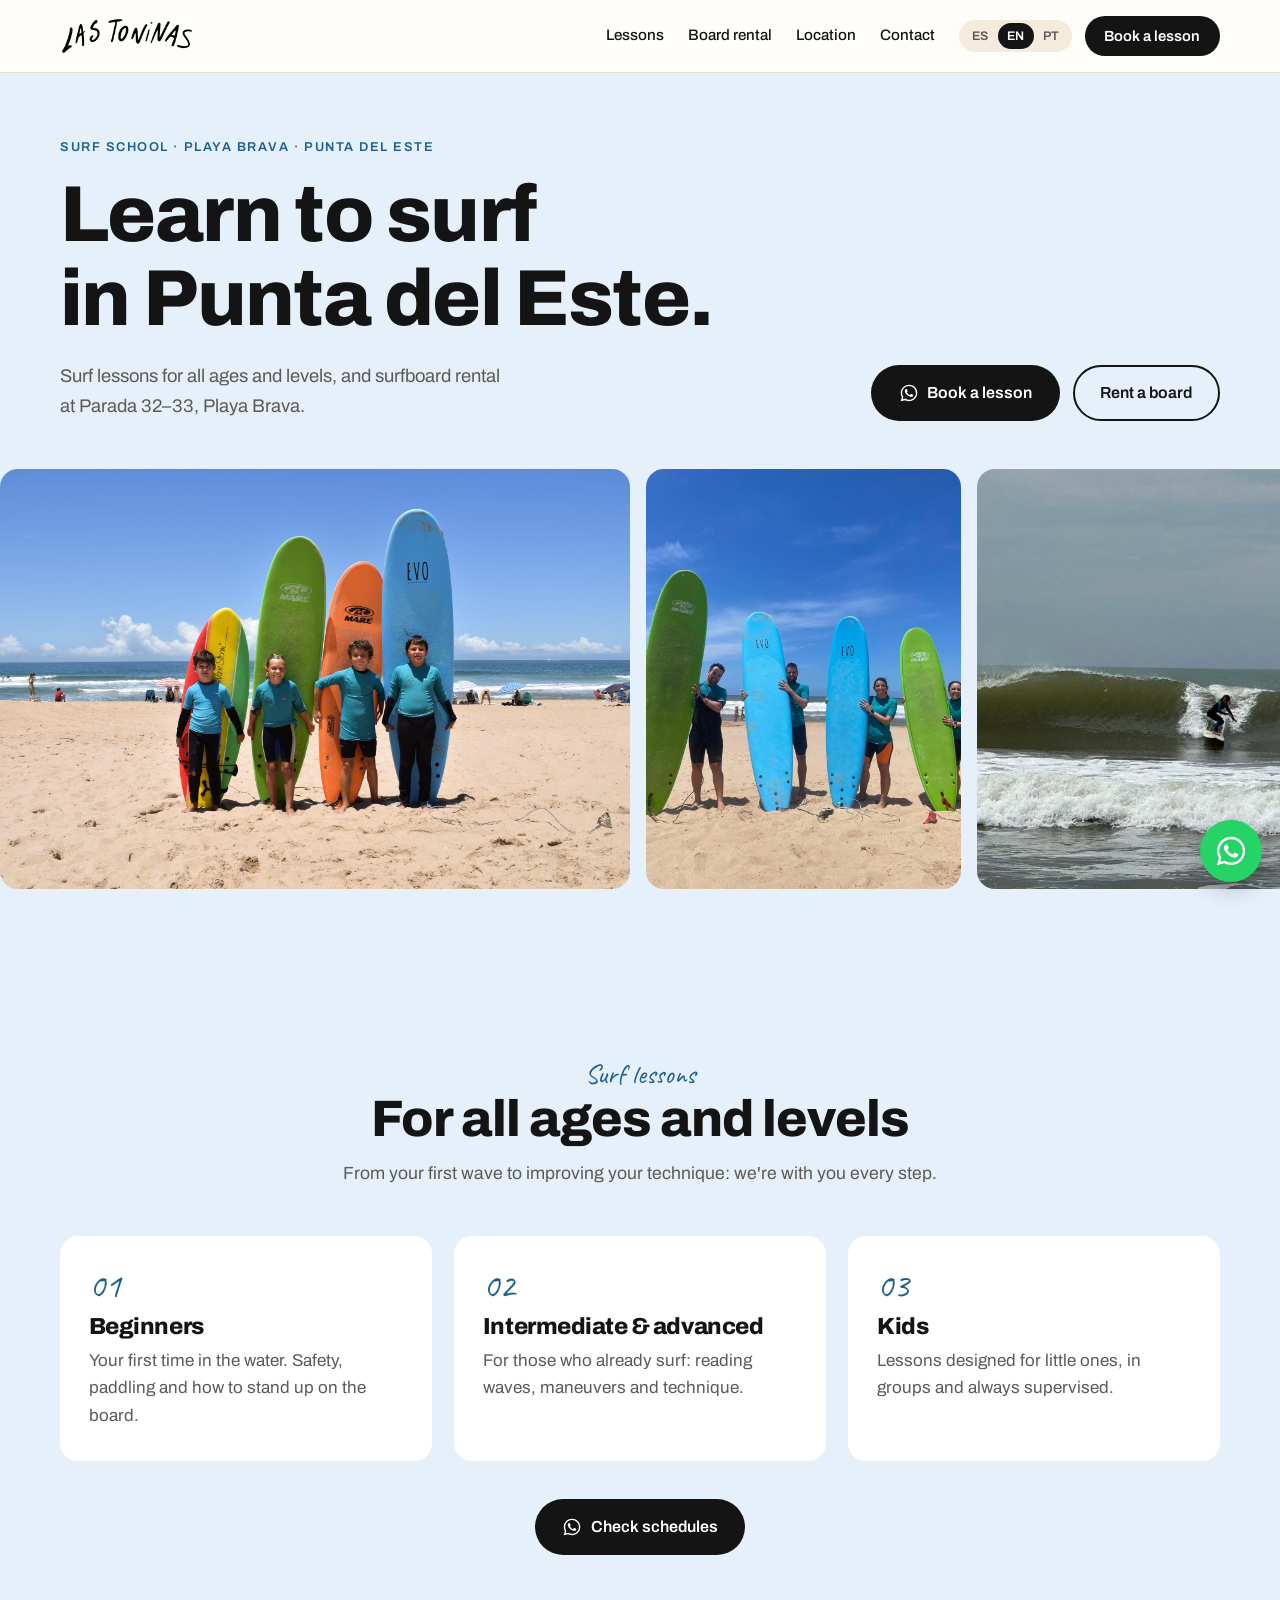
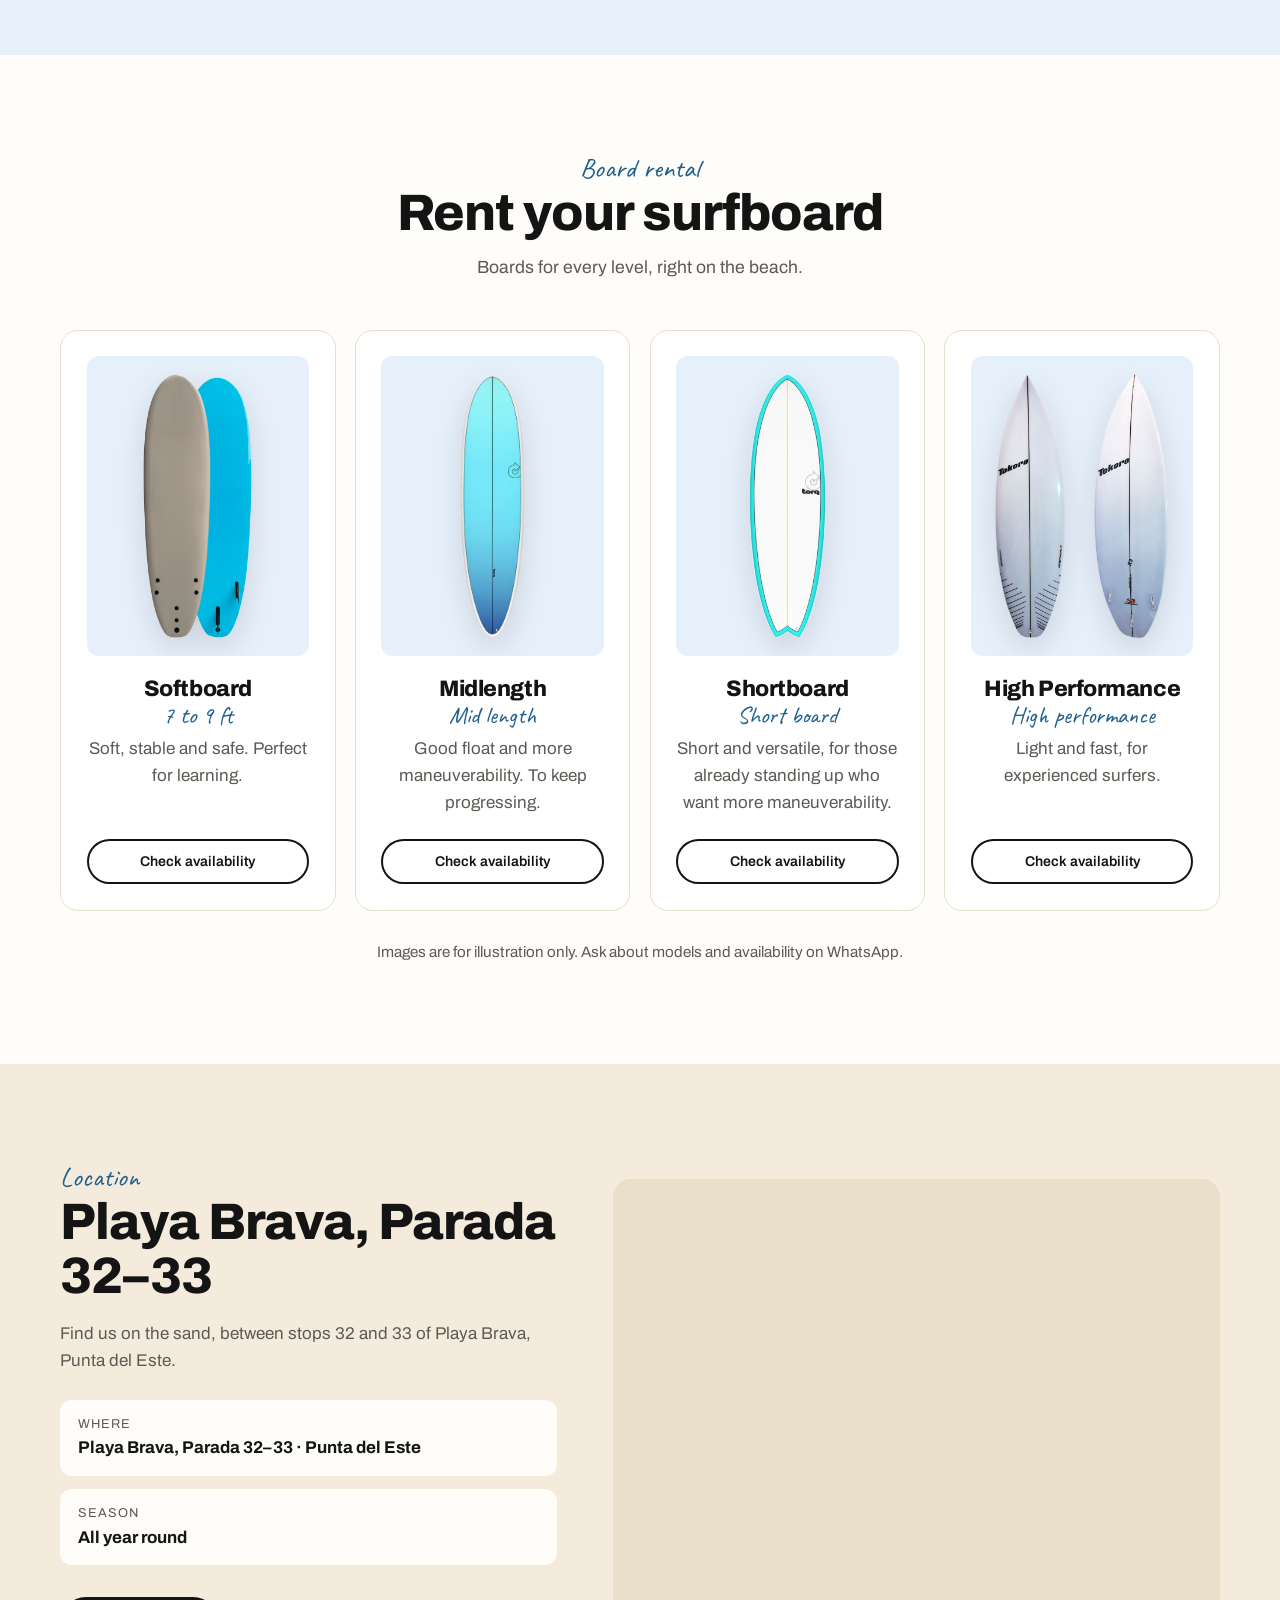
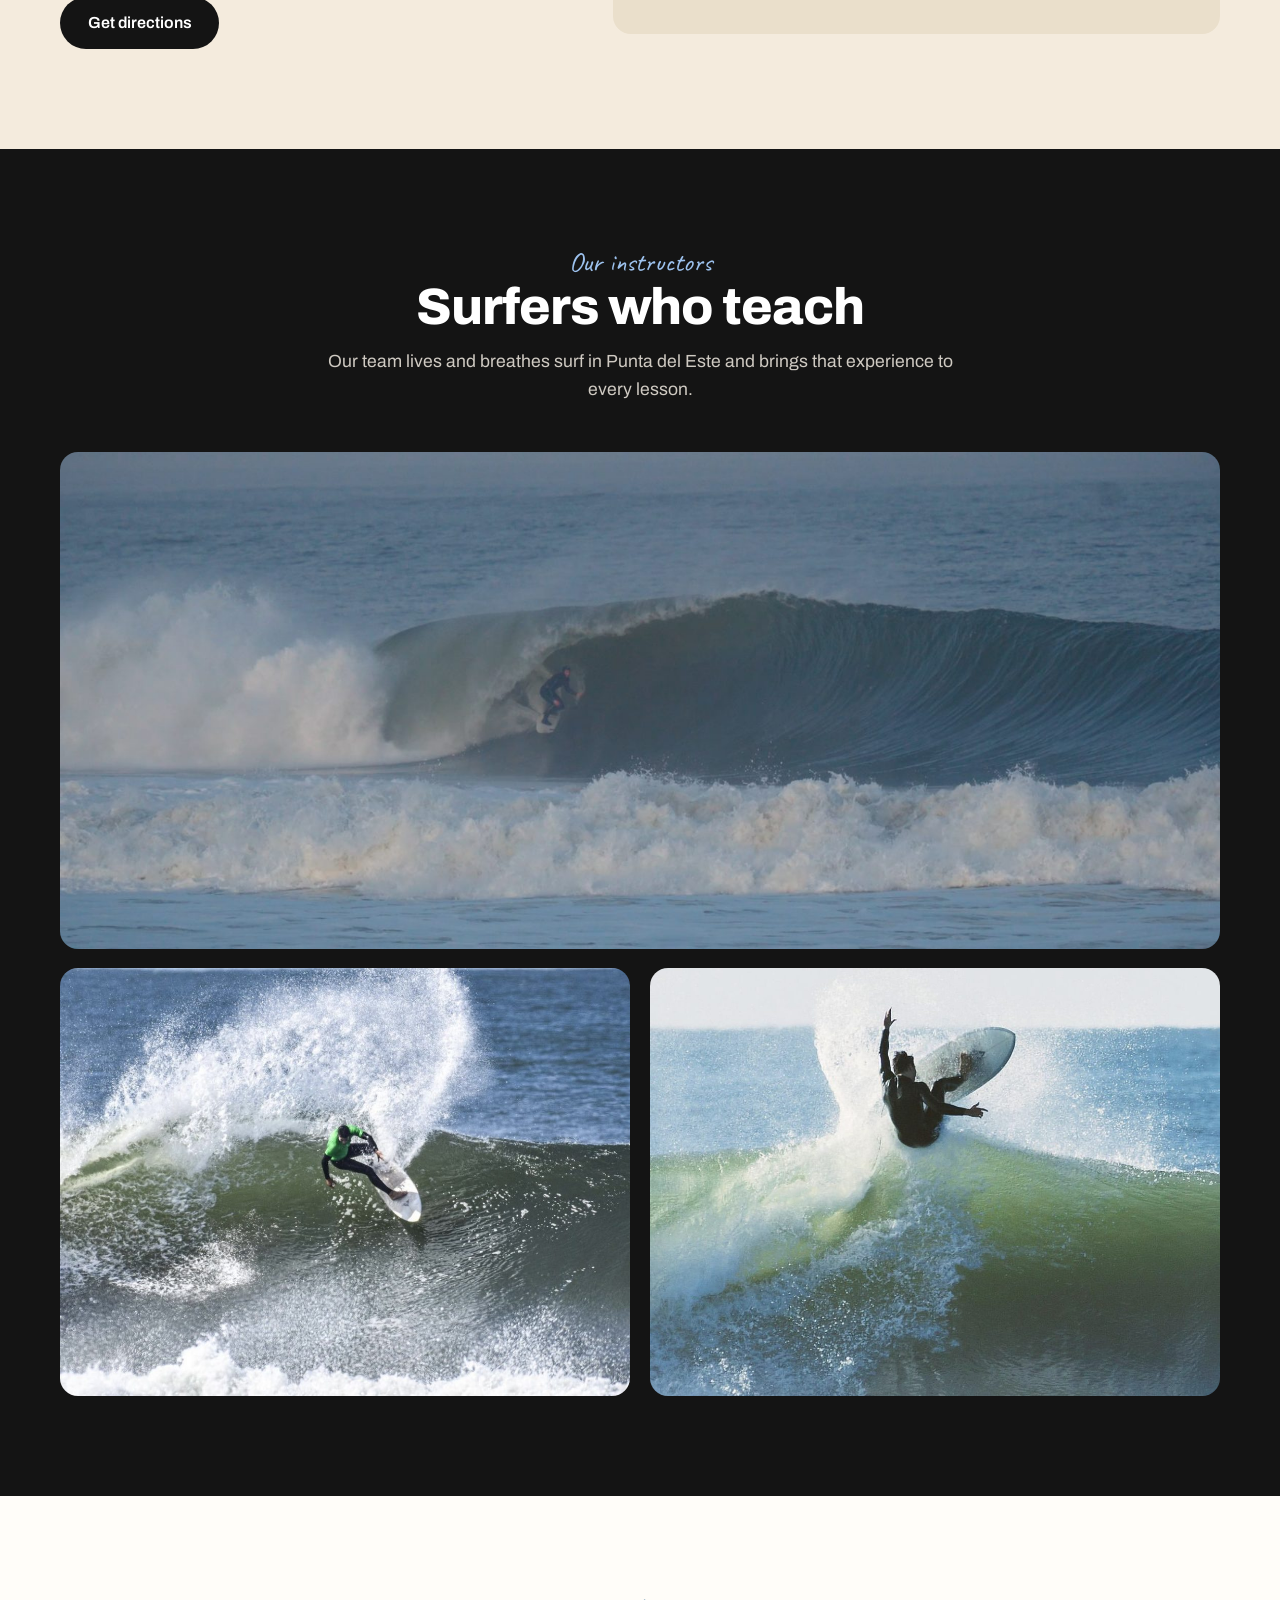
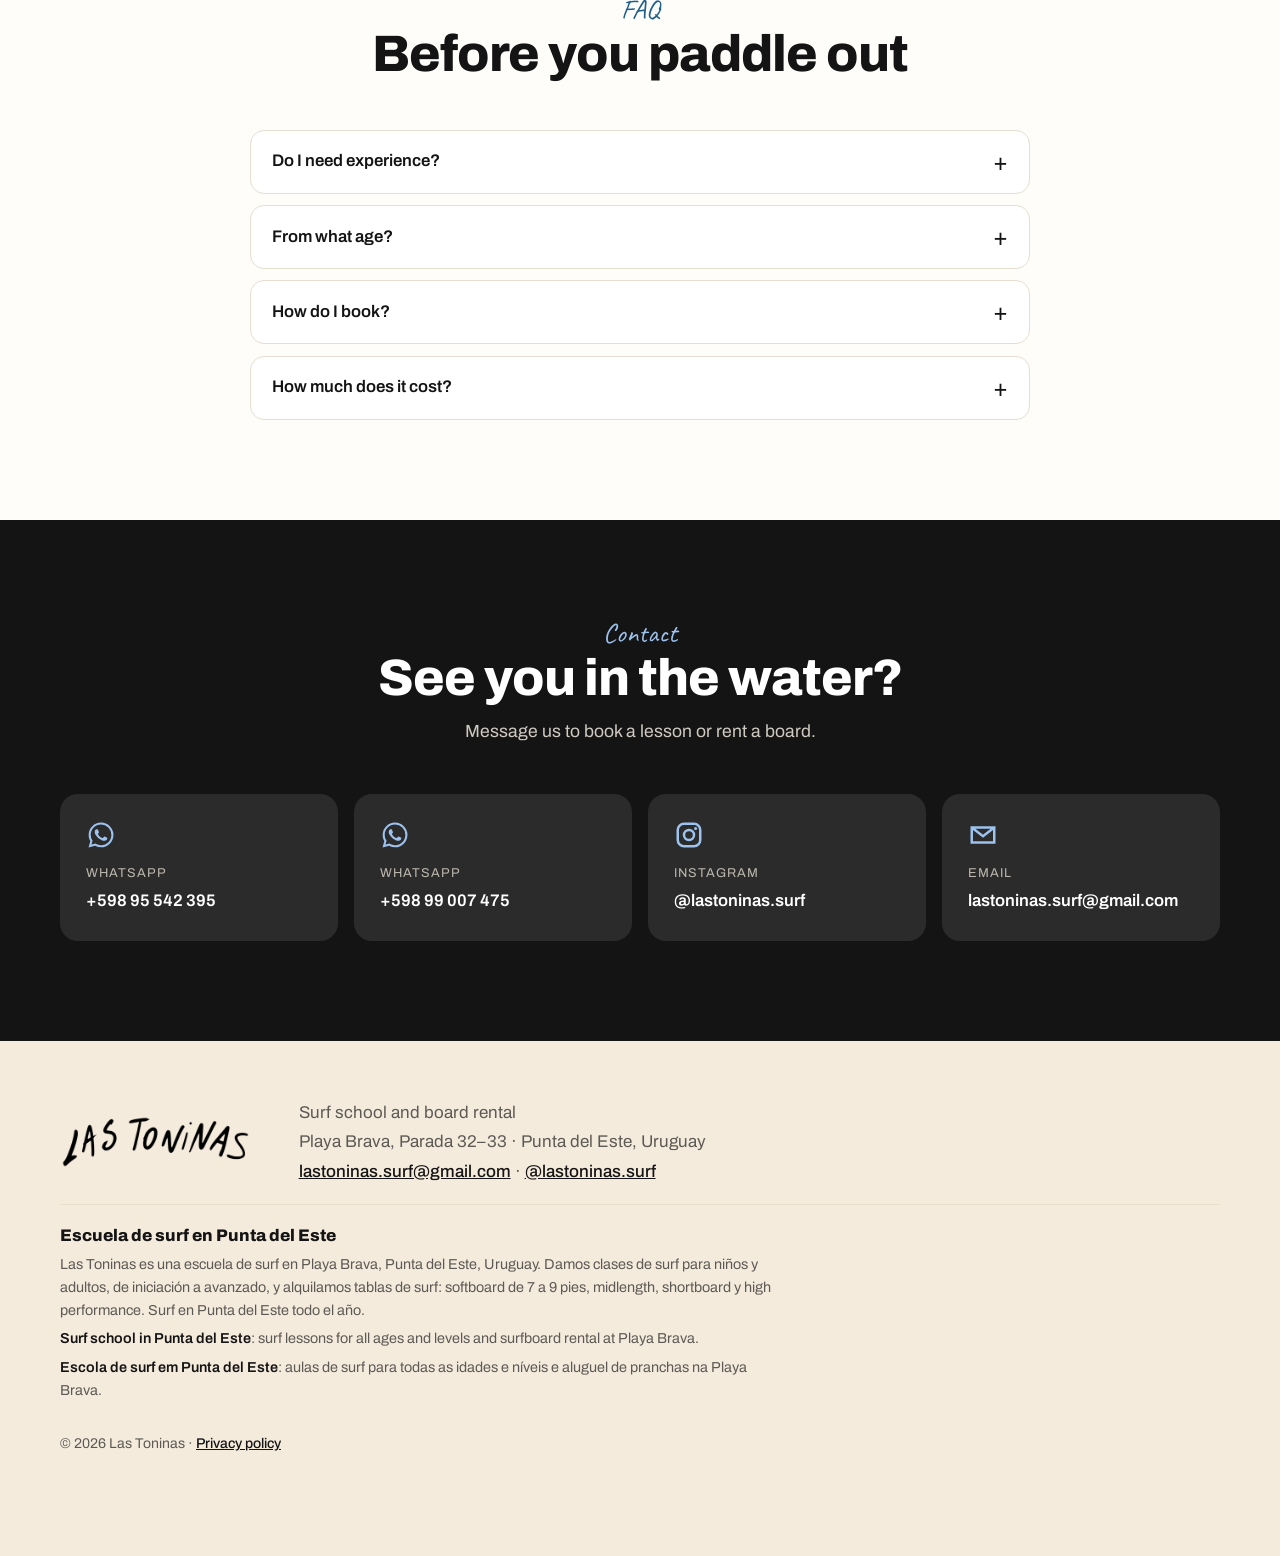
==== commit d5a5ca8b: "Add files via upload" ====
--- a/index.html
+++ b/index.html
@@ -4,17 +4,19 @@
   <meta charset="utf-8">
   <meta name="viewport" content="width=device-width, initial-scale=1">
   <title>Escuela de Surf en Punta del Este | Clases y alquiler de tablas | Las Toninas</title>
-  <meta name="description" content="Escuela de surf Las Toninas en Playa Brava, Parada 32-33, Punta del Este. Clases de surf para todas las edades y niveles y alquiler de tablas: softboard, midlength y shortboard. Surf school · aula de surf.">
+  <meta name="description" content="Escuela de surf Las Toninas en Playa Brava, Parada 32-33, Punta del Este. Clases de surf para todas las edades y niveles y alquiler de tablas: softboard, midlength, shortboard y high performance. Surf school · aula de surf.">
   <link rel="canonical" href="https://lastoninassurf.com/">
   <meta name="robots" content="index, follow">
   <meta name="google-site-verification" content="YRKwHQlvH_8i4Ht92cx9D9zohZormgf0z20bgKpnIM8" />
   <meta name="theme-color" content="#9DC2EE">
   <meta property="og:title" content="Las Toninas | Escuela de surf en Punta del Este">
   <meta property="og:description" content="Clases de surf para todas las edades y niveles y alquiler de tablas en Playa Brava, Punta del Este.">
-  <meta property="og:image" content="https://lastoninassurf.com/og.jpg">
+  <meta property="og:image" content="https://lastoninassurf.com/og-logo.jpg">
   <meta property="og:url" content="https://lastoninassurf.com/">
   <meta property="og:type" content="website">
   <meta property="og:locale" content="es_UY">
+  <meta property="og:image:width" content="1200">
+  <meta property="og:image:height" content="630">
   <meta name="twitter:card" content="summary_large_image">
   <link rel="icon" type="image/png" href="/favicon.png">
   <link rel="apple-touch-icon" href="/apple-touch-icon.png">
@@ -29,9 +31,9 @@
     "@id": "https://lastoninassurf.com/#escuela",
     "name": "Las Toninas · Escuela de Surf",
     "alternateName": "Escuela de Surf Las Toninas",
-    "description": "Escuela de surf en Playa Brava, Punta del Este. Clases de surf para todas las edades y niveles y alquiler de tablas (softboard, midlength y shortboard).",
+    "description": "Escuela de surf en Playa Brava, Punta del Este. Clases de surf para todas las edades y niveles y alquiler de tablas (softboard, midlength, shortboard y high performance).",
     "url": "https://lastoninassurf.com/",
-    "image": "https://lastoninassurf.com/og.jpg",
+    "image": "https://lastoninassurf.com/og-logo.jpg",
     "logo": "https://lastoninassurf.com/icon-512.png",
     "telephone": ["+59895542395", "+59899007475"],
     "email": "lastoninas.surf@gmail.com",
@@ -51,7 +53,7 @@
   {"@context":"https://schema.org","@type":"FAQPage","mainEntity":[
     {"@type":"Question","name":"¿Necesito experiencia para tomar una clase de surf?","acceptedAnswer":{"@type":"Answer","text":"No. La mayoría de nuestros alumnos se para en una tabla por primera vez con nosotros. Tenemos clases para todas las edades y niveles."}},
     {"@type":"Question","name":"¿Dónde está la escuela de surf?","acceptedAnswer":{"@type":"Answer","text":"En Playa Brava, Parada 32-33, Punta del Este, Uruguay."}},
-    {"@type":"Question","name":"¿Qué tablas de surf alquilan?","acceptedAnswer":{"@type":"Answer","text":"Softboards de 7 a 9 pies, midlength y shortboard. Consultá disponibilidad por WhatsApp."}},
+    {"@type":"Question","name":"¿Qué tablas de surf alquilan?","acceptedAnswer":{"@type":"Answer","text":"Softboards de 7 a 9 pies, midlength, shortboard y high performance. Consultá disponibilidad por WhatsApp."}},
     {"@type":"Question","name":"¿Cuándo funciona la escuela?","acceptedAnswer":{"@type":"Answer","text":"Todo el año."}}
   ]}
   </script>
@@ -169,8 +171,15 @@
         <div class="board-img"><img src="/tabla-shortboard.png" alt="Tabla de surf shortboard" loading="lazy"></div>
         <h3>Shortboard</h3>
         <p class="size" data-i18n="bd.b3s">Tabla corta</p>
-        <p data-i18n="bd.b3">Liviana y rápida, para surfistas con experiencia.</p>
+        <p data-i18n="bd.b3">Corta y versátil, para quienes ya se paran y quieren más maniobra.</p>
         <button class="btn btn-outline" type="button" data-wa="shortboard" data-i18n="cta.avail">Consultar disponibilidad</button>
+      </article>
+      <article class="board-card">
+        <div class="board-img"><img src="/tabla-highperformance.png" alt="Tabla de surf high performance" loading="lazy"></div>
+        <h3>High Performance</h3>
+        <p class="size" data-i18n="bd.b4s">Alto rendimiento</p>
+        <p data-i18n="bd.b4">Liviana y rápida, para surfistas con experiencia.</p>
+        <button class="btn btn-outline" type="button" data-wa="highperformance" data-i18n="cta.avail">Consultar disponibilidad</button>
       </article>
     </div>
     <p class="note" data-i18n="bd.note">Las imágenes son ilustrativas. Consultá modelos y disponibilidad por WhatsApp.</p>
@@ -258,7 +267,7 @@
     </div>
     <div class="seo-block">
       <h2>Escuela de surf en Punta del Este</h2>
-      <p>Las Toninas es una escuela de surf en Playa Brava, Punta del Este, Uruguay. Damos clases de surf para niños y adultos, de iniciación a avanzado, y alquilamos tablas de surf: softboard de 7 a 9 pies, midlength y shortboard. Surf en Punta del Este todo el año.</p>
+      <p>Las Toninas es una escuela de surf en Playa Brava, Punta del Este, Uruguay. Damos clases de surf para niños y adultos, de iniciación a avanzado, y alquilamos tablas de surf: softboard de 7 a 9 pies, midlength, shortboard y high performance. Surf en Punta del Este todo el año.</p>
       <p lang="en"><strong>Surf school in Punta del Este</strong>: surf lessons for all ages and levels and surfboard rental at Playa Brava.</p>
       <p lang="pt"><strong>Escola de surf em Punta del Este</strong>: aulas de surf para todas as idades e níveis e aluguel de pranchas na Playa Brava.</p>
     </div>
--- a/styles.css
+++ b/styles.css
@@ -111,13 +111,15 @@
 @media (max-width: 860px) { .inst-grid { grid-template-columns: 1fr; } .inst-grid .inst-big img { aspect-ratio: 4 / 3; } }
 
 /* Tablas */
-.board-cards { display: grid; grid-template-columns: repeat(3, 1fr); gap: 1.4rem; }
+.board-cards { display: grid; grid-template-columns: repeat(4, 1fr); gap: 1.2rem; }
 .board-card { border: 1px solid var(--line); border-radius: var(--radius); padding: 1.6rem; display: flex; flex-direction: column; align-items: center; text-align: center; background: #fff; }
 .board-img { height: 300px; overflow: hidden; width: 100%; background: var(--sky-soft); border-radius: 12px; display: grid; place-items: center; padding: 18px; margin-bottom: 1.3rem; }
 .board-img img { height: 100%; max-width: 100%; width: auto; min-height: 0; object-fit: contain; filter: drop-shadow(0 10px 14px rgba(0,0,0,.12)); }
 .board-card h3 { font-size: 1.5rem; }
 .board-card .size { font-family: var(--hand); font-size: 1.5rem; color: var(--sea); margin: .1rem 0 .4rem; line-height: 1.1; }
 .board-card p:not(.size) { color: var(--muted); margin: 0 0 1.4rem; flex: 1; }
+.board-card .btn { padding: .85rem .7rem; font-size: .88rem; white-space: nowrap; }
+.board-card h3 { font-size: 1.4rem; }
 .note { text-align: center; color: var(--muted); font-size: .95rem; margin: 1.8rem 0 0; }
 
 /* Ubicación */
@@ -171,6 +173,7 @@
 
 /* Responsive */
 @media (max-width: 1020px) {
+  .board-cards { grid-template-columns: repeat(2, 1fr); max-width: 760px; margin-inline: auto; }
   .main-nav { gap: 1rem; } .main-nav a { font-size: .88rem; }
   .hide-mobile { display: none; }
   .contact-grid { grid-template-columns: repeat(2, 1fr); }
@@ -199,4 +202,51 @@
   .hand-note { right: 8px; }
   .board-img { height: 240px; }
 }
+
+/* ---------- Celular: ajustes finos ---------- */
+@media (max-width: 600px) {
+  body { font-size: 16px; }
+  .header-inner { height: 62px; }
+  .main-nav { top: 62px; }
+  html { scroll-padding-top: 70px; }
+  .hero { padding: 26px 0 36px; }
+  .eyebrow { font-size: .7rem; letter-spacing: .1em; margin-bottom: .7rem; }
+  .hero h1 { font-size: 2.35rem; line-height: 1.04; }
+  .hero-row { margin-top: 1rem; gap: 1.2rem; }
+  .lead { font-size: 1rem; }
+  .hero-ctas { width: 100%; display: grid; grid-template-columns: 1fr; gap: .6rem; }
+  .hero-ctas .btn { width: 100%; padding: .9rem .6rem; font-size: .92rem; }
+  .strip { margin-top: 26px; }
+  .strip-track { gap: 10px; animation-duration: 45s; }
+  .strip img { height: 260px; width: 220px; object-fit: cover; border-radius: 14px; }
+  .section { padding: 56px 0; }
+  .section-head { margin-bottom: 2rem; }
+  .section-head h2, .where-grid h2 { font-size: 1.9rem; }
+  .kicker { font-size: 1.45rem; }
+  .class-cards { gap: .8rem; }
+  .class-card { padding: 1.3rem 1.3rem; display: grid; grid-template-columns: 44px 1fr; column-gap: .9rem; }
+  .class-card .num { font-size: 1.8rem; grid-row: span 2; }
+  .class-card h3 { font-size: 1.2rem; margin: .1rem 0 .3rem; }
+  .center { margin-top: 1.6rem; }
+  .board-cards { gap: .9rem; }
+  .board-card { padding: 1rem; display: grid; grid-template-columns: 110px 1fr; column-gap: 1rem; text-align: left; align-items: center; }
+  .board-img { height: 150px; margin: 0; grid-row: span 3; padding: 10px; }
+  .board-card h3 { font-size: 1.25rem; }
+  .board-card .size { font-size: 1.3rem; margin: 0 0 .2rem; }
+  .board-card p:not(.size) { font-size: .92rem; margin: 0 0 .8rem; }
+  .board-card p:not(.size) { margin-bottom: 0; }
+  .board-card .btn { grid-column: 1 / -1; margin-top: .9rem; padding: .75rem .8rem; font-size: .9rem; }
+  .where-grid { gap: 1.6rem; }
+  .info { margin: 1.2rem 0 1.4rem; }
+  .inst-grid { grid-template-columns: 1fr 1fr; gap: .6rem; }
+  .inst-grid .inst-big img, .inst-grid img { aspect-ratio: 1 / 1; }
+  .inst-grid .inst-big img { aspect-ratio: 16 / 10; }
+  .contact-grid { gap: .7rem; }
+  .contact-card { padding: 1.1rem 1.2rem; display: grid; grid-template-columns: 34px 1fr; column-gap: .8rem; align-items: center; }
+  .contact-card .ico { margin: 0; grid-row: span 2; width: 26px; height: 26px; }
+  .wa-float { right: 14px; bottom: 14px; }
+  .wa-btn { width: 54px; height: 54px; }
+  .wa-btn svg { width: 30px; height: 30px; }
+}
+
 @media (prefers-reduced-motion: reduce) { .strip-track { animation: none; } .strip { overflow-x: auto; } * { transition: none !important; scroll-behavior: auto !important; } }
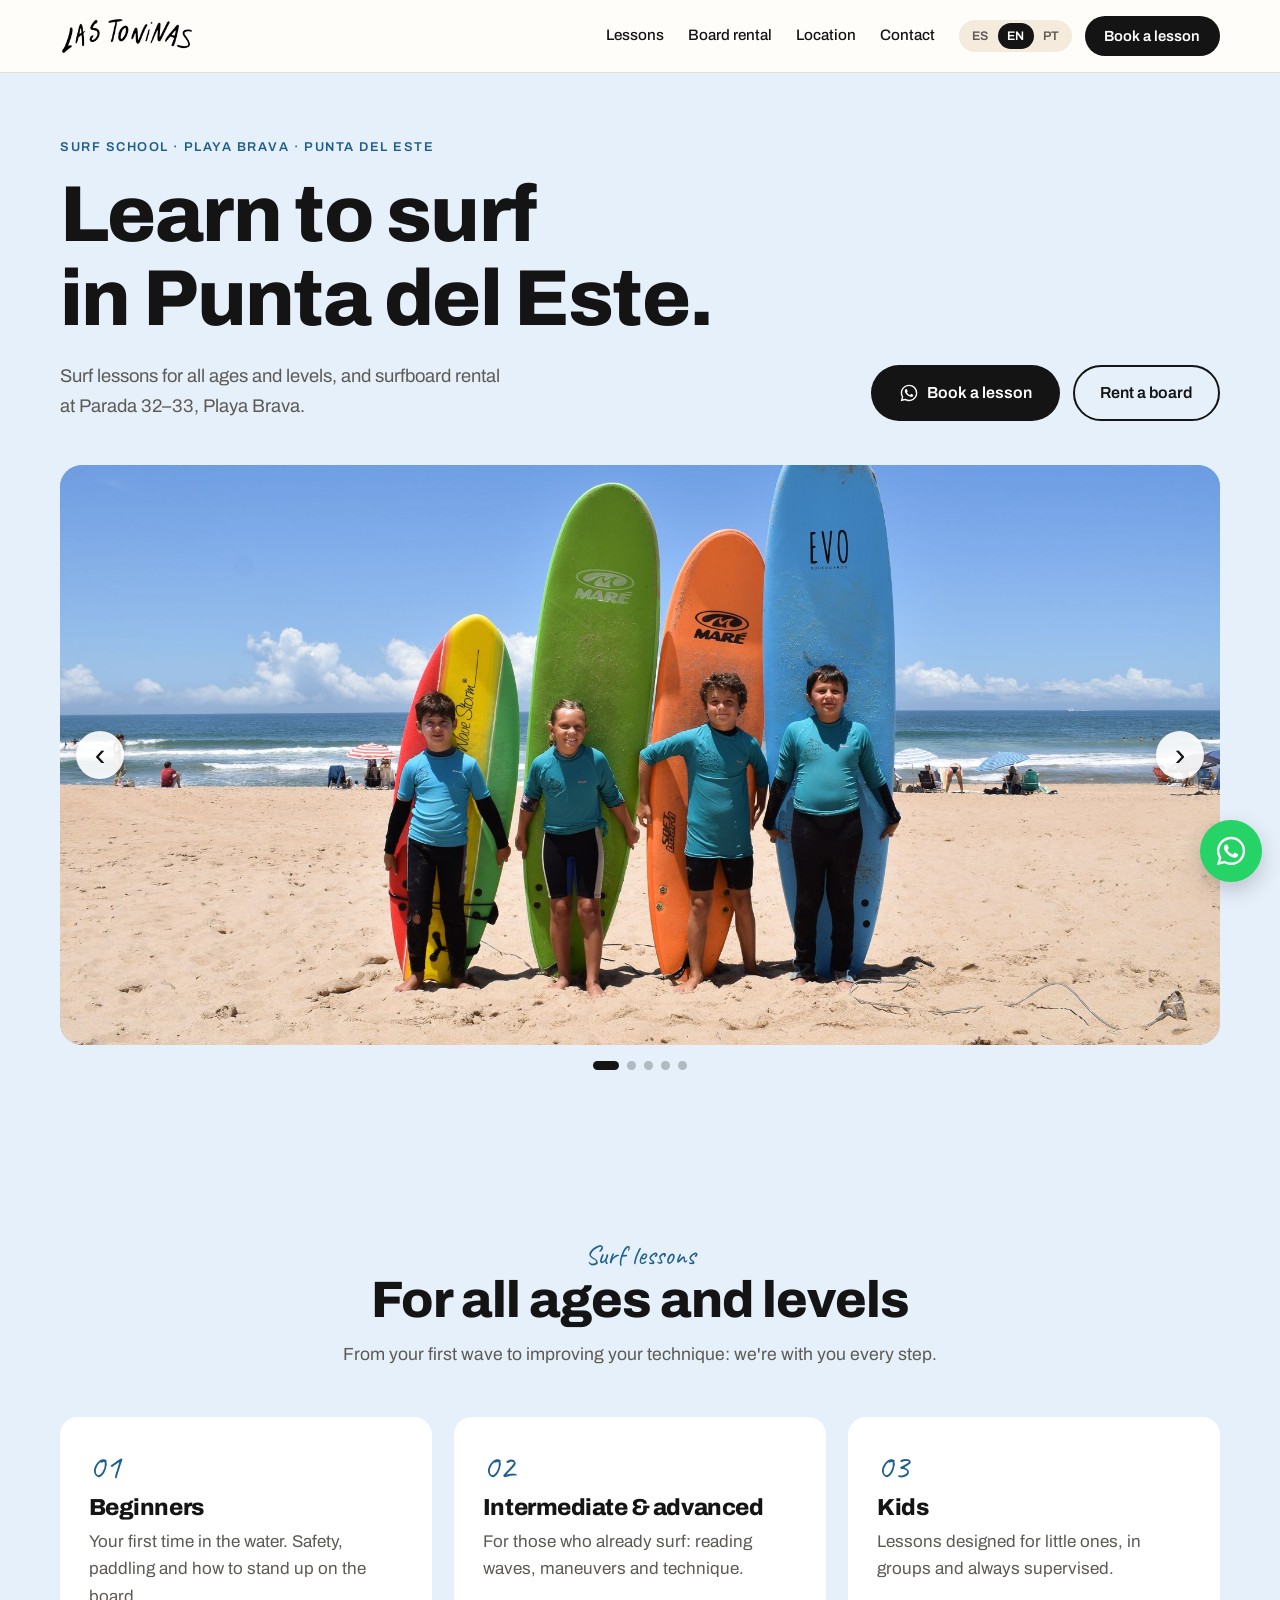
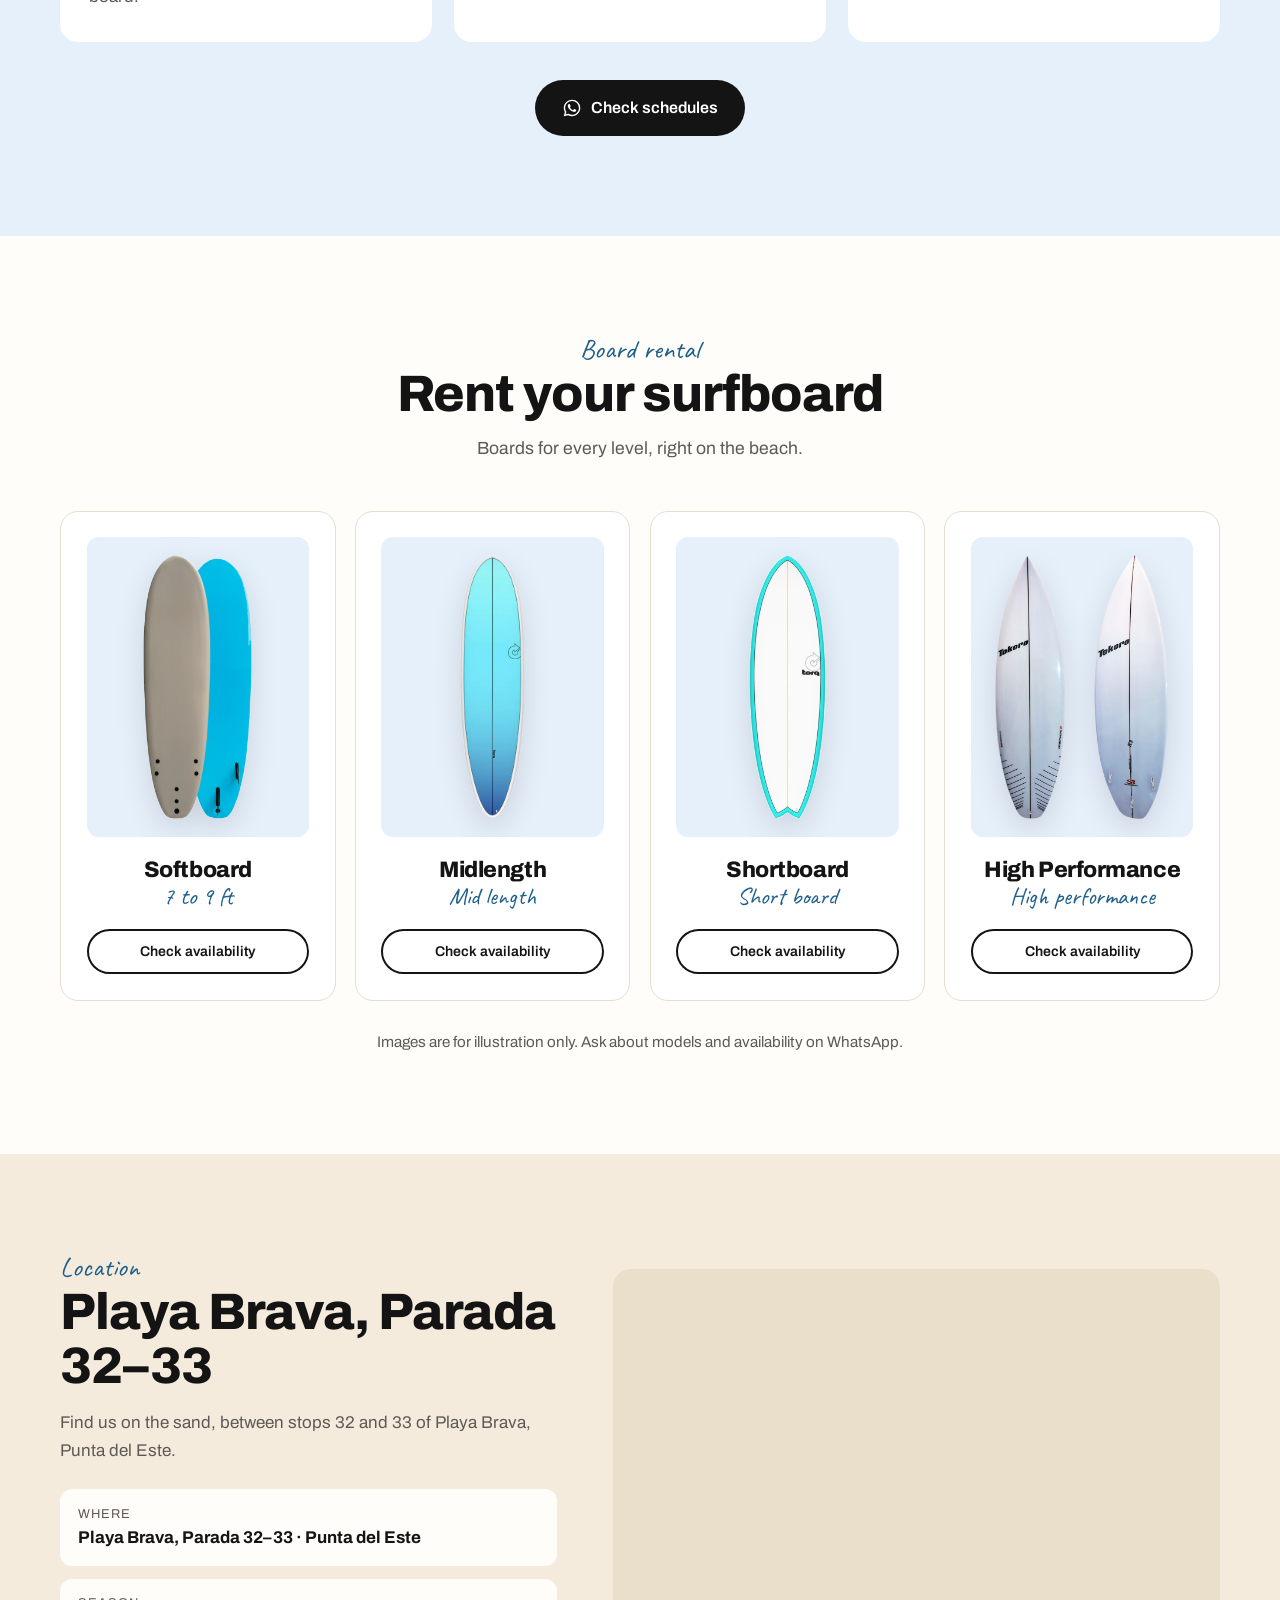
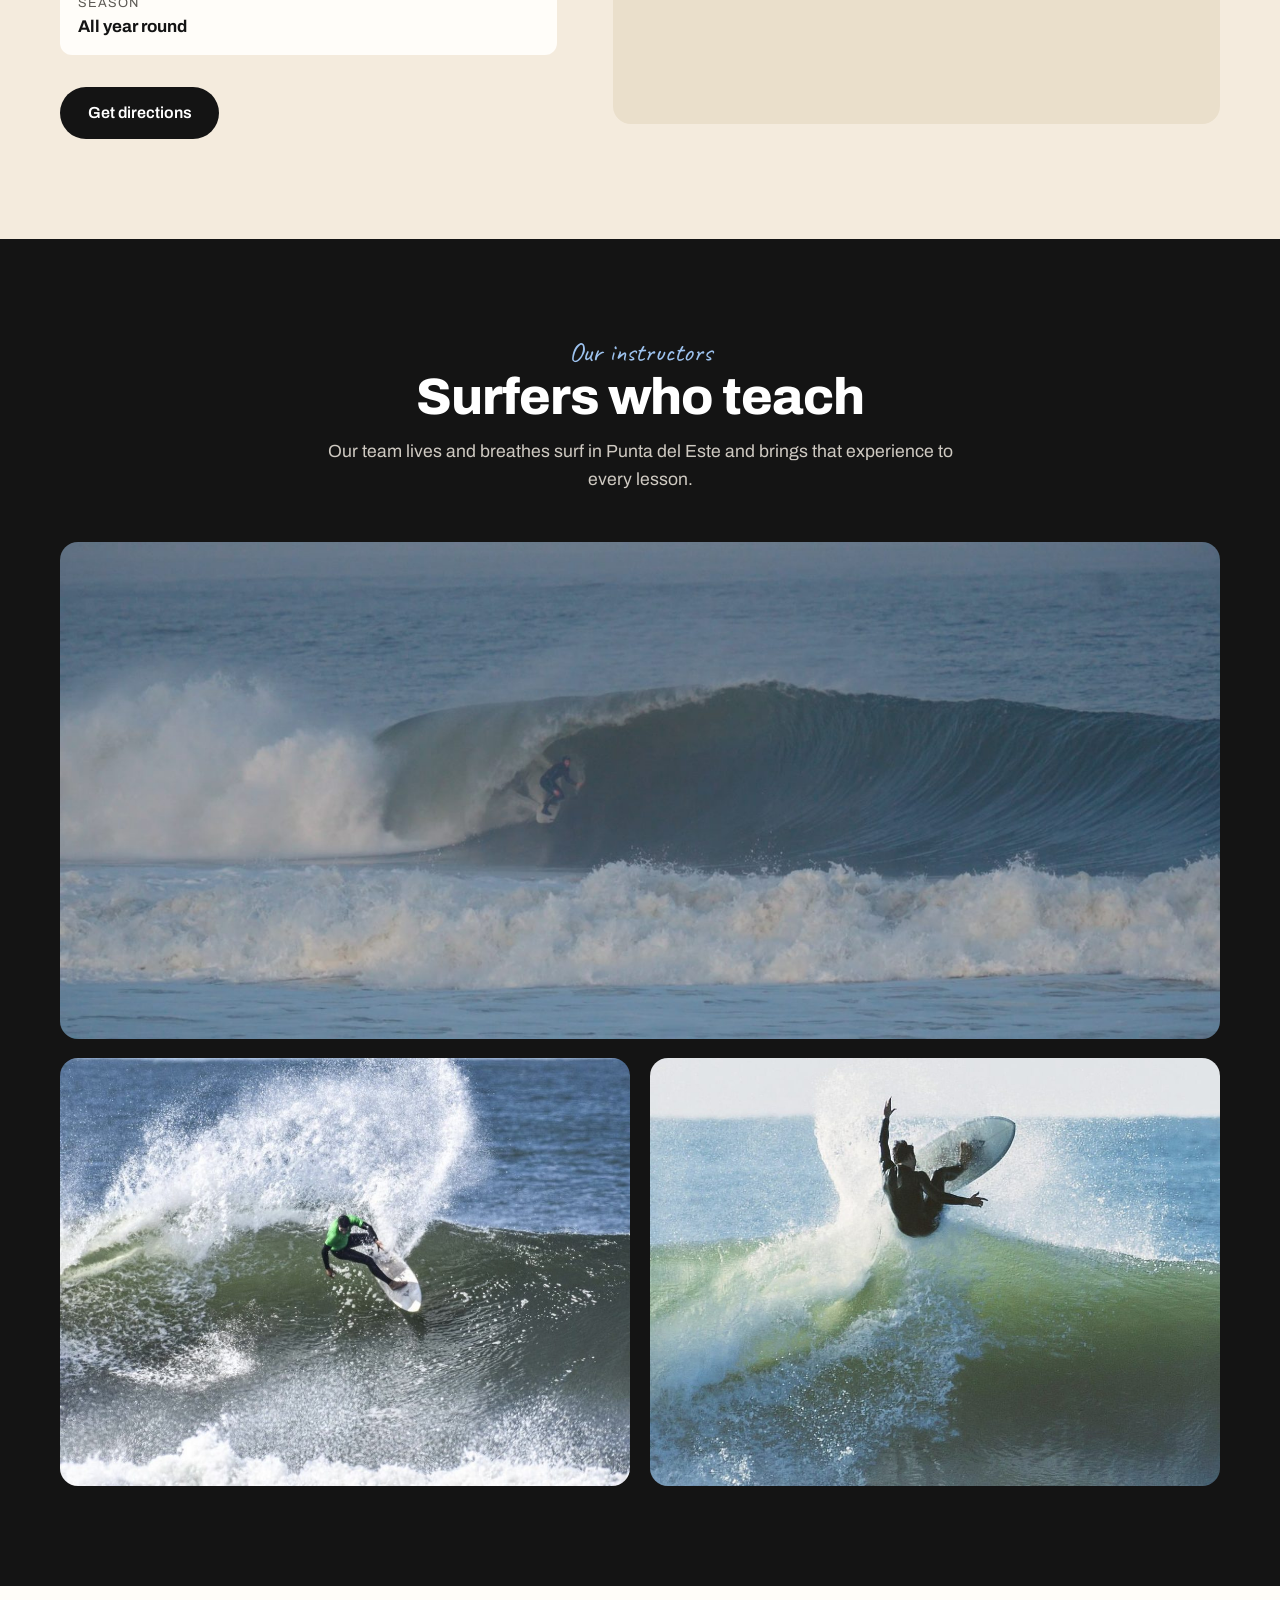
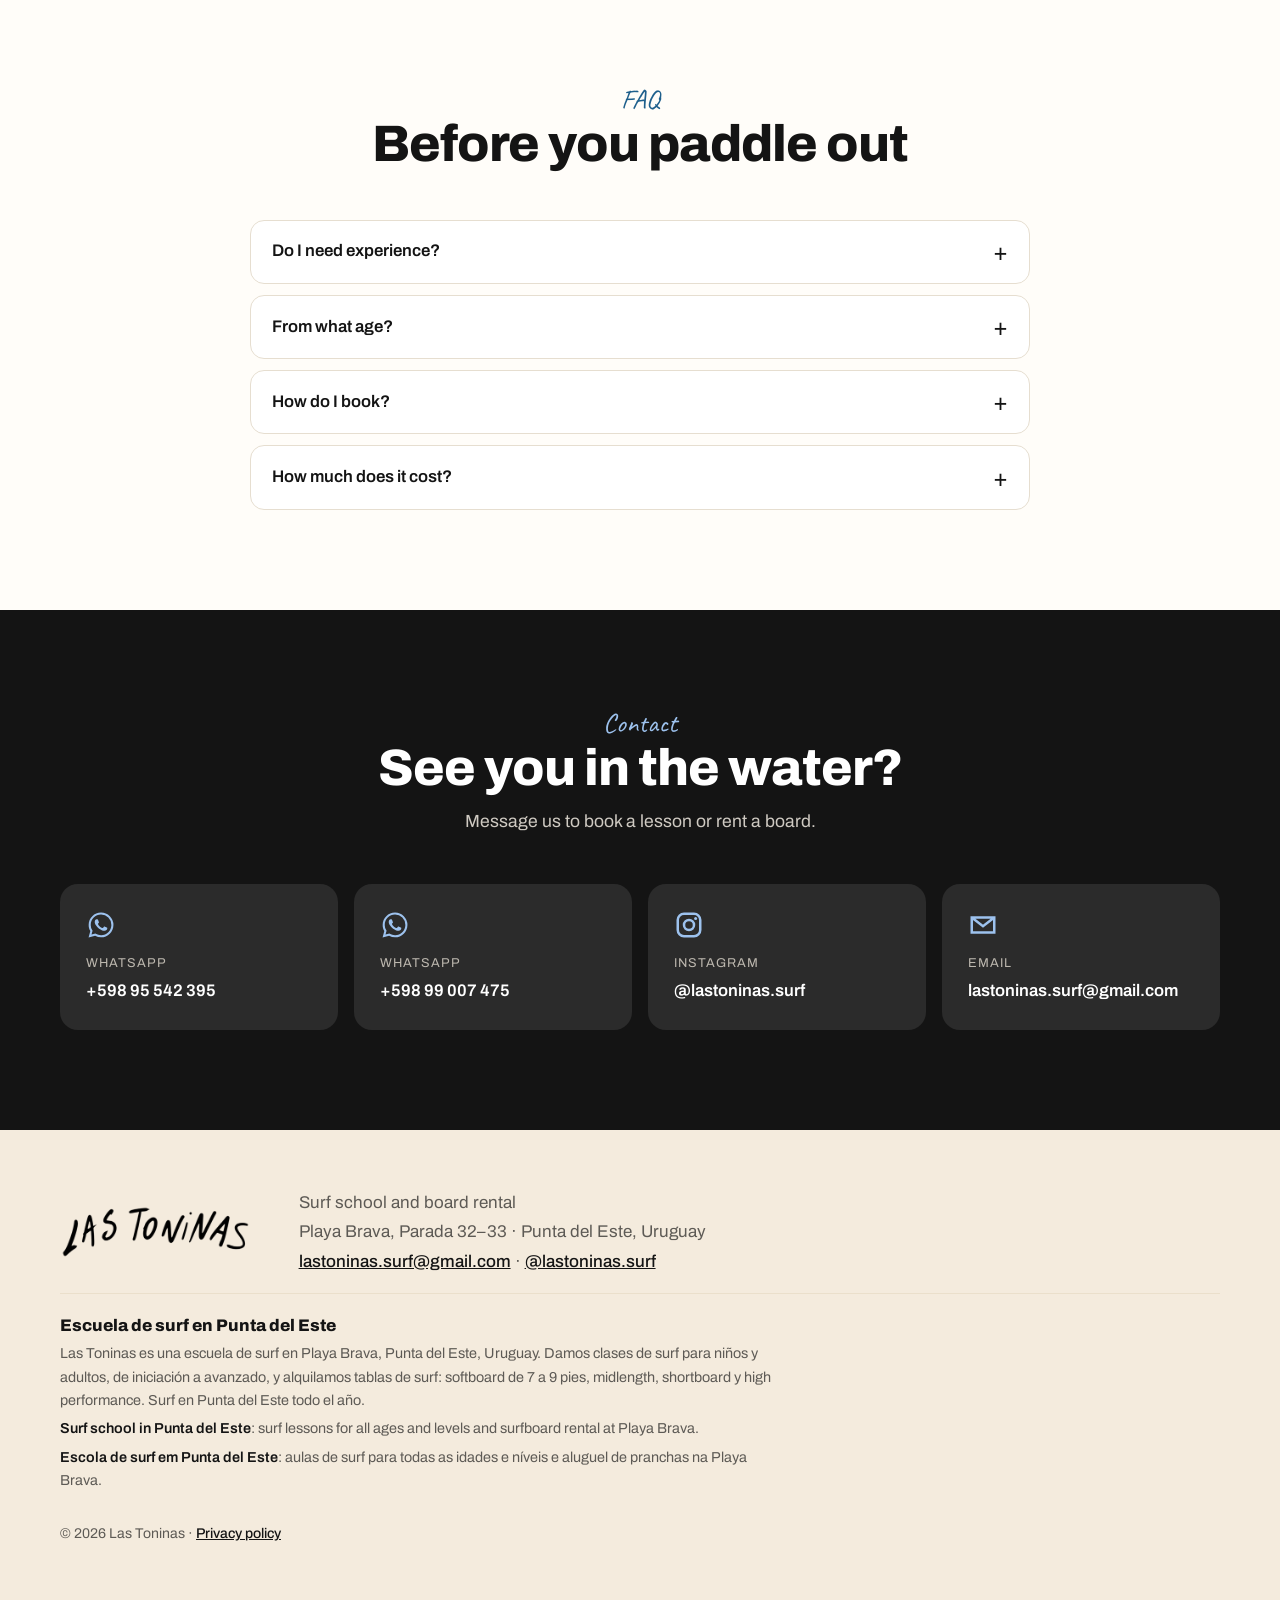
==== commit 7fc5f9a7: "Add files via upload" ====
--- a/index.html
+++ b/index.html
@@ -98,18 +98,24 @@
       </div>
     </div>
   </div>
-  <div class="strip" aria-label="Fotos de Las Toninas">
-    <div class="strip-track">
-        <img src="/alumnos-1.jpg" alt="Alumnos de la escuela de surf Las Toninas con sus tablas en Playa Brava" loading="eager">
-        <img src="/alumnos-2.jpg" alt="Alumnos adultos de Las Toninas con tablas softboard en Playa Brava" loading="eager">
-        <img src="/alumna-ola.jpg" alt="Alumna de Las Toninas surfeando una ola en Playa Brava, Punta del Este" loading="eager">
-        <img src="/alumnos-3.jpg" alt="Alumna parándose en la tabla durante una clase de surf en Punta del Este" loading="eager">
-        <img src="/foto-playa.jpg" alt="Instructor y alumnas de Las Toninas caminando con una tabla de surf en Playa Brava" loading="eager">
-        <img src="/alumnos-1.jpg" alt="" aria-hidden="true" loading="lazy">
-        <img src="/alumnos-2.jpg" alt="" aria-hidden="true" loading="lazy">
-        <img src="/alumna-ola.jpg" alt="" aria-hidden="true" loading="lazy">
-        <img src="/alumnos-3.jpg" alt="" aria-hidden="true" loading="lazy">
-        <img src="/foto-playa.jpg" alt="" aria-hidden="true" loading="lazy">
+  <div class="wrap">
+    <div class="carousel" aria-roledescription="carrusel" aria-label="Fotos de Las Toninas">
+      <div class="car-track">
+        <div class="car-slide"><img src="/alumnos-1.jpg" alt="Alumnos de la escuela de surf Las Toninas con sus tablas en Playa Brava" style="--pos:50% 55%;--pos-m:50% 60%"></div>
+        <div class="car-slide"><img src="/alumnos-2.jpg" alt="Alumnos adultos de Las Toninas con tablas softboard en Playa Brava" style="--pos:50% 62%;--pos-m:50% 70%" loading="lazy"></div>
+        <div class="car-slide"><img src="/alumna-ola.jpg" alt="Alumna de Las Toninas surfeando una ola en Playa Brava, Punta del Este" style="--pos:45% 60%;--pos-m:42% 60%" loading="lazy"></div>
+        <div class="car-slide"><img src="/alumnos-3.jpg" alt="Alumna parándose en la tabla durante una clase de surf en Punta del Este" style="--pos:50% 66%;--pos-m:50% 68%" loading="lazy"></div>
+        <div class="car-slide"><img src="/foto-playa.jpg" alt="Instructor y alumnas de Las Toninas caminando con una tabla de surf en Playa Brava" style="--pos:60% 62%;--pos-m:62% 70%" loading="lazy"></div>
+      </div>
+      <button class="car-arrow car-prev" type="button" aria-label="Foto anterior">&#8249;</button>
+      <button class="car-arrow car-next" type="button" aria-label="Foto siguiente">&#8250;</button>
+    </div>
+    <div class="car-dots" role="group" aria-label="Fotos">
+        <button type="button" aria-label="Foto 1" aria-current="true"></button>
+        <button type="button" aria-label="Foto 2"></button>
+        <button type="button" aria-label="Foto 3"></button>
+        <button type="button" aria-label="Foto 4"></button>
+        <button type="button" aria-label="Foto 5"></button>
     </div>
   </div>
 </section>
@@ -157,28 +163,24 @@
         <div class="board-img"><img src="/tabla-softboard.png" alt="Tabla de surf softboard" loading="lazy"></div>
         <h3>Softboard</h3>
         <p class="size" data-i18n="bd.b1s">7 a 9 pies</p>
-        <p data-i18n="bd.b1">Tabla blanda, estable y segura. Ideal para aprender.</p>
         <button class="btn btn-outline" type="button" data-wa="softboard" data-i18n="cta.avail">Consultar disponibilidad</button>
       </article>
       <article class="board-card">
         <div class="board-img"><img src="/tabla-midlength.png" alt="Tabla de surf midlength" loading="lazy"></div>
         <h3>Midlength</h3>
         <p class="size" data-i18n="bd.b2s">Largo medio</p>
-        <p data-i18n="bd.b2">Buena flotación y más maniobrabilidad. Para seguir progresando.</p>
         <button class="btn btn-outline" type="button" data-wa="midlength" data-i18n="cta.avail">Consultar disponibilidad</button>
       </article>
       <article class="board-card">
         <div class="board-img"><img src="/tabla-shortboard.png" alt="Tabla de surf shortboard" loading="lazy"></div>
         <h3>Shortboard</h3>
         <p class="size" data-i18n="bd.b3s">Tabla corta</p>
-        <p data-i18n="bd.b3">Corta y versátil, para quienes ya se paran y quieren más maniobra.</p>
         <button class="btn btn-outline" type="button" data-wa="shortboard" data-i18n="cta.avail">Consultar disponibilidad</button>
       </article>
       <article class="board-card">
         <div class="board-img"><img src="/tabla-highperformance.png" alt="Tabla de surf high performance" loading="lazy"></div>
         <h3>High Performance</h3>
         <p class="size" data-i18n="bd.b4s">Alto rendimiento</p>
-        <p data-i18n="bd.b4">Liviana y rápida, para surfistas con experiencia.</p>
         <button class="btn btn-outline" type="button" data-wa="highperformance" data-i18n="cta.avail">Consultar disponibilidad</button>
       </article>
     </div>
--- a/styles.css
+++ b/styles.css
@@ -66,11 +66,16 @@
 .hero-ctas { display: flex; flex-wrap: wrap; gap: .8rem; }
 .btn-outline-ink { border-color: var(--ink); color: var(--ink); background: transparent; }
 .btn-outline-ink:hover { background: var(--ink); color: #fff; }
-.strip { margin-top: 48px; overflow: hidden; }
-.strip-track { display: flex; gap: 16px; width: max-content; animation: strip 70s linear infinite; }
-.strip:hover .strip-track { animation-play-state: paused; }
-.strip img { height: 420px; width: auto; border-radius: 18px; object-fit: cover; flex: none; }
-@keyframes strip { from { transform: translateX(0); } to { transform: translateX(-50%); } }
+.carousel { position: relative; margin-top: 44px; border-radius: 22px; overflow: hidden; aspect-ratio: 16 / 8; background: var(--sky); touch-action: pan-y; }
+.car-track { display: flex; height: 100%; transition: transform .6s cubic-bezier(.4,0,.2,1); }
+.car-slide { flex: 0 0 100%; height: 100%; }
+.car-slide img { width: 100%; height: 100%; object-fit: cover; object-position: var(--pos, 50% 50%); display: block; }
+.car-arrow { position: absolute; top: 50%; transform: translateY(-50%); width: 48px; height: 48px; border-radius: 50%; border: 0; background: rgba(255,255,255,.9); color: var(--ink); font-size: 2rem; line-height: 1; cursor: pointer; display: grid; place-items: center; padding-bottom: 4px; box-shadow: 0 4px 14px rgba(0,0,0,.15); transition: background .15s ease; }
+.car-arrow:hover { background: #fff; }
+.car-prev { left: 16px; } .car-next { right: 16px; }
+.car-dots { display: flex; justify-content: center; gap: 8px; margin-top: 16px; }
+.car-dots button { width: 9px; height: 9px; border-radius: 999px; border: 0; padding: 0; background: rgba(20,20,20,.25); cursor: pointer; transition: width .2s ease, background .2s ease; }
+.car-dots button[aria-current="true"] { width: 26px; background: var(--ink); }
 
 /* Secciones */
 .section { padding: 100px 0; }
@@ -118,7 +123,8 @@
 .board-card h3 { font-size: 1.5rem; }
 .board-card .size { font-family: var(--hand); font-size: 1.5rem; color: var(--sea); margin: .1rem 0 .4rem; line-height: 1.1; }
 .board-card p:not(.size) { color: var(--muted); margin: 0 0 1.4rem; flex: 1; }
-.board-card .btn { padding: .85rem .7rem; font-size: .88rem; white-space: nowrap; }
+.board-card .size { margin-bottom: 1.2rem; }
+.board-card .btn { margin-top: auto; padding: .85rem .7rem; font-size: .88rem; white-space: nowrap; }
 .board-card h3 { font-size: 1.4rem; }
 .note { text-align: center; color: var(--muted); font-size: .95rem; margin: 1.8rem 0 0; }
 
@@ -185,9 +191,7 @@
   .main-nav a { font-size: 1.05rem; padding: .85rem 0; border-bottom: 1px solid var(--line); }
   .header-actions { margin-left: auto; }
   .hero { padding: 36px 0 48px; }
-  .strip { margin-top: 32px; }
-  .strip img { height: 300px; }
-  .strip-track { animation-duration: 55s; }
+  .carousel { margin-top: 28px; aspect-ratio: 4 / 3.6; }
   .about-grid, .where-grid { grid-template-columns: 1fr; gap: 2.5rem; }
   .class-cards, .board-cards { grid-template-columns: 1fr; }
   .board-cards { max-width: 460px; margin-inline: auto; }
@@ -216,9 +220,10 @@
   .lead { font-size: 1rem; }
   .hero-ctas { width: 100%; display: grid; grid-template-columns: 1fr; gap: .6rem; }
   .hero-ctas .btn { width: 100%; padding: .9rem .6rem; font-size: .92rem; }
-  .strip { margin-top: 26px; }
-  .strip-track { gap: 10px; animation-duration: 45s; }
-  .strip img { height: 260px; width: 220px; object-fit: cover; border-radius: 14px; }
+  .carousel { margin-top: 22px; aspect-ratio: 4 / 4.4; border-radius: 16px; }
+  .car-slide img { object-position: var(--pos-m, 50% 50%); }
+  .car-arrow { width: 38px; height: 38px; font-size: 1.6rem; }
+  .car-prev { left: 10px; } .car-next { right: 10px; }
   .section { padding: 56px 0; }
   .section-head { margin-bottom: 2rem; }
   .section-head h2, .where-grid h2 { font-size: 1.9rem; }
@@ -230,11 +235,14 @@
   .center { margin-top: 1.6rem; }
   .board-cards { gap: .9rem; }
   .board-card { padding: 1rem; display: grid; grid-template-columns: 110px 1fr; column-gap: 1rem; text-align: left; align-items: center; }
-  .board-img { height: 150px; margin: 0; grid-row: span 3; padding: 10px; }
+  .board-img { height: 150px; margin: 0; grid-row: span 2; padding: 10px; }
+  .board-card h3 { align-self: end; }
+  .board-card .size { align-self: start; }
   .board-card h3 { font-size: 1.25rem; }
   .board-card .size { font-size: 1.3rem; margin: 0 0 .2rem; }
   .board-card p:not(.size) { font-size: .92rem; margin: 0 0 .8rem; }
   .board-card p:not(.size) { margin-bottom: 0; }
+  .board-card .size { margin-bottom: 0; }
   .board-card .btn { grid-column: 1 / -1; margin-top: .9rem; padding: .75rem .8rem; font-size: .9rem; }
   .where-grid { gap: 1.6rem; }
   .info { margin: 1.2rem 0 1.4rem; }
@@ -249,4 +257,4 @@
   .wa-btn svg { width: 30px; height: 30px; }
 }
 
-@media (prefers-reduced-motion: reduce) { .strip-track { animation: none; } .strip { overflow-x: auto; } * { transition: none !important; scroll-behavior: auto !important; } }
+@media (prefers-reduced-motion: reduce) { .car-track { transition: none; } * { transition: none !important; scroll-behavior: auto !important; } }
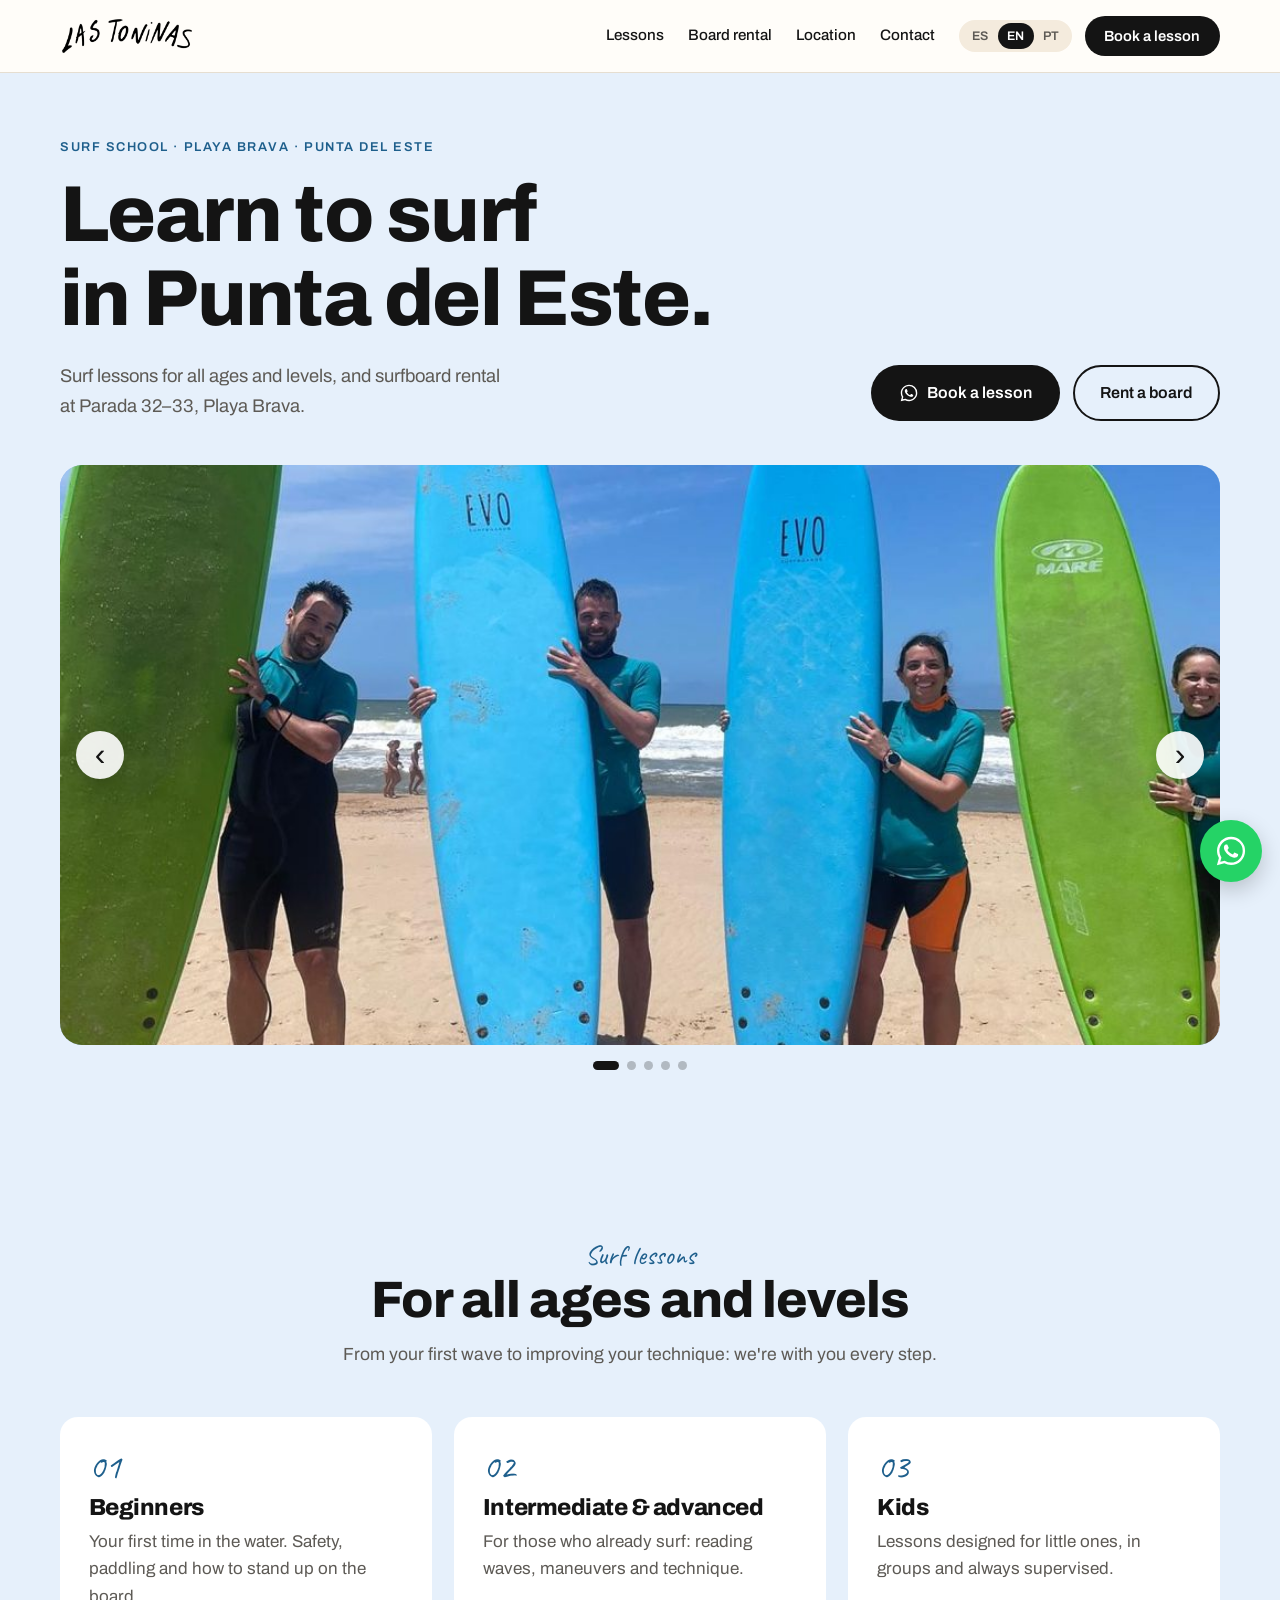
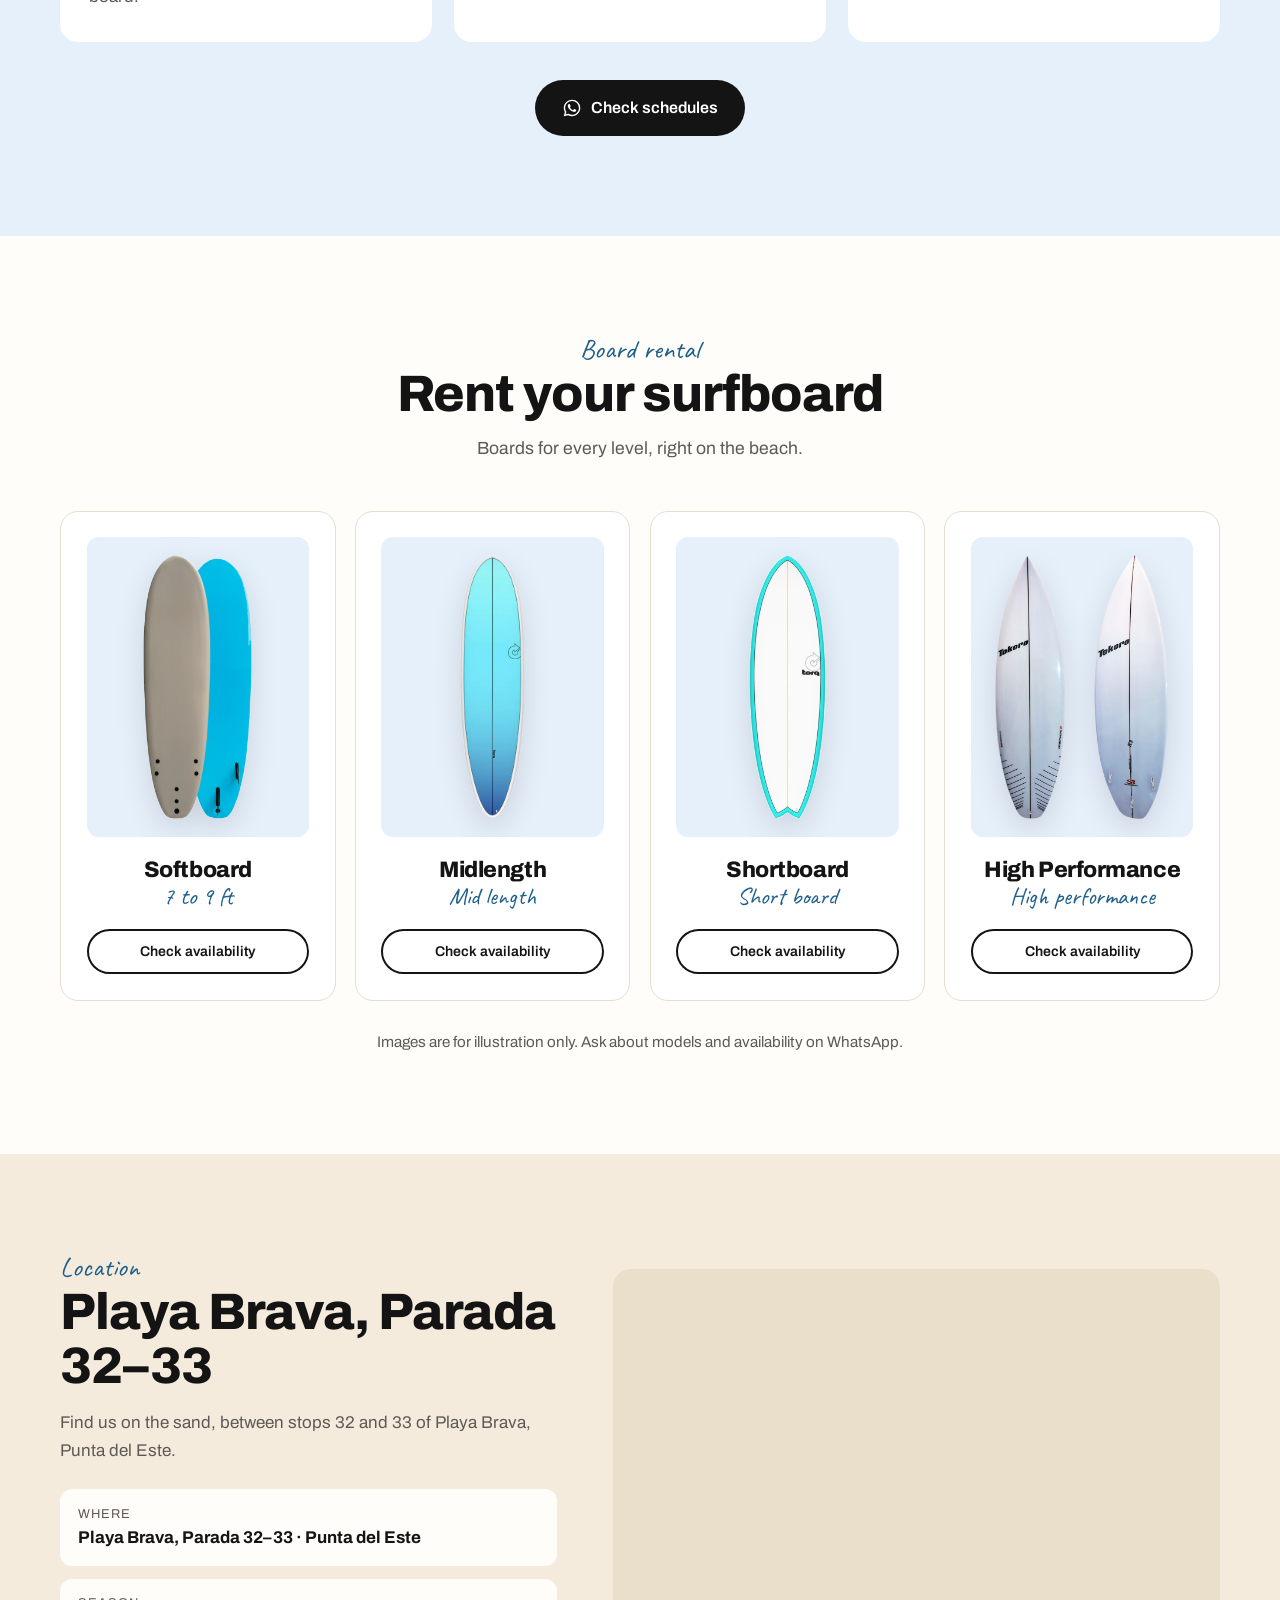
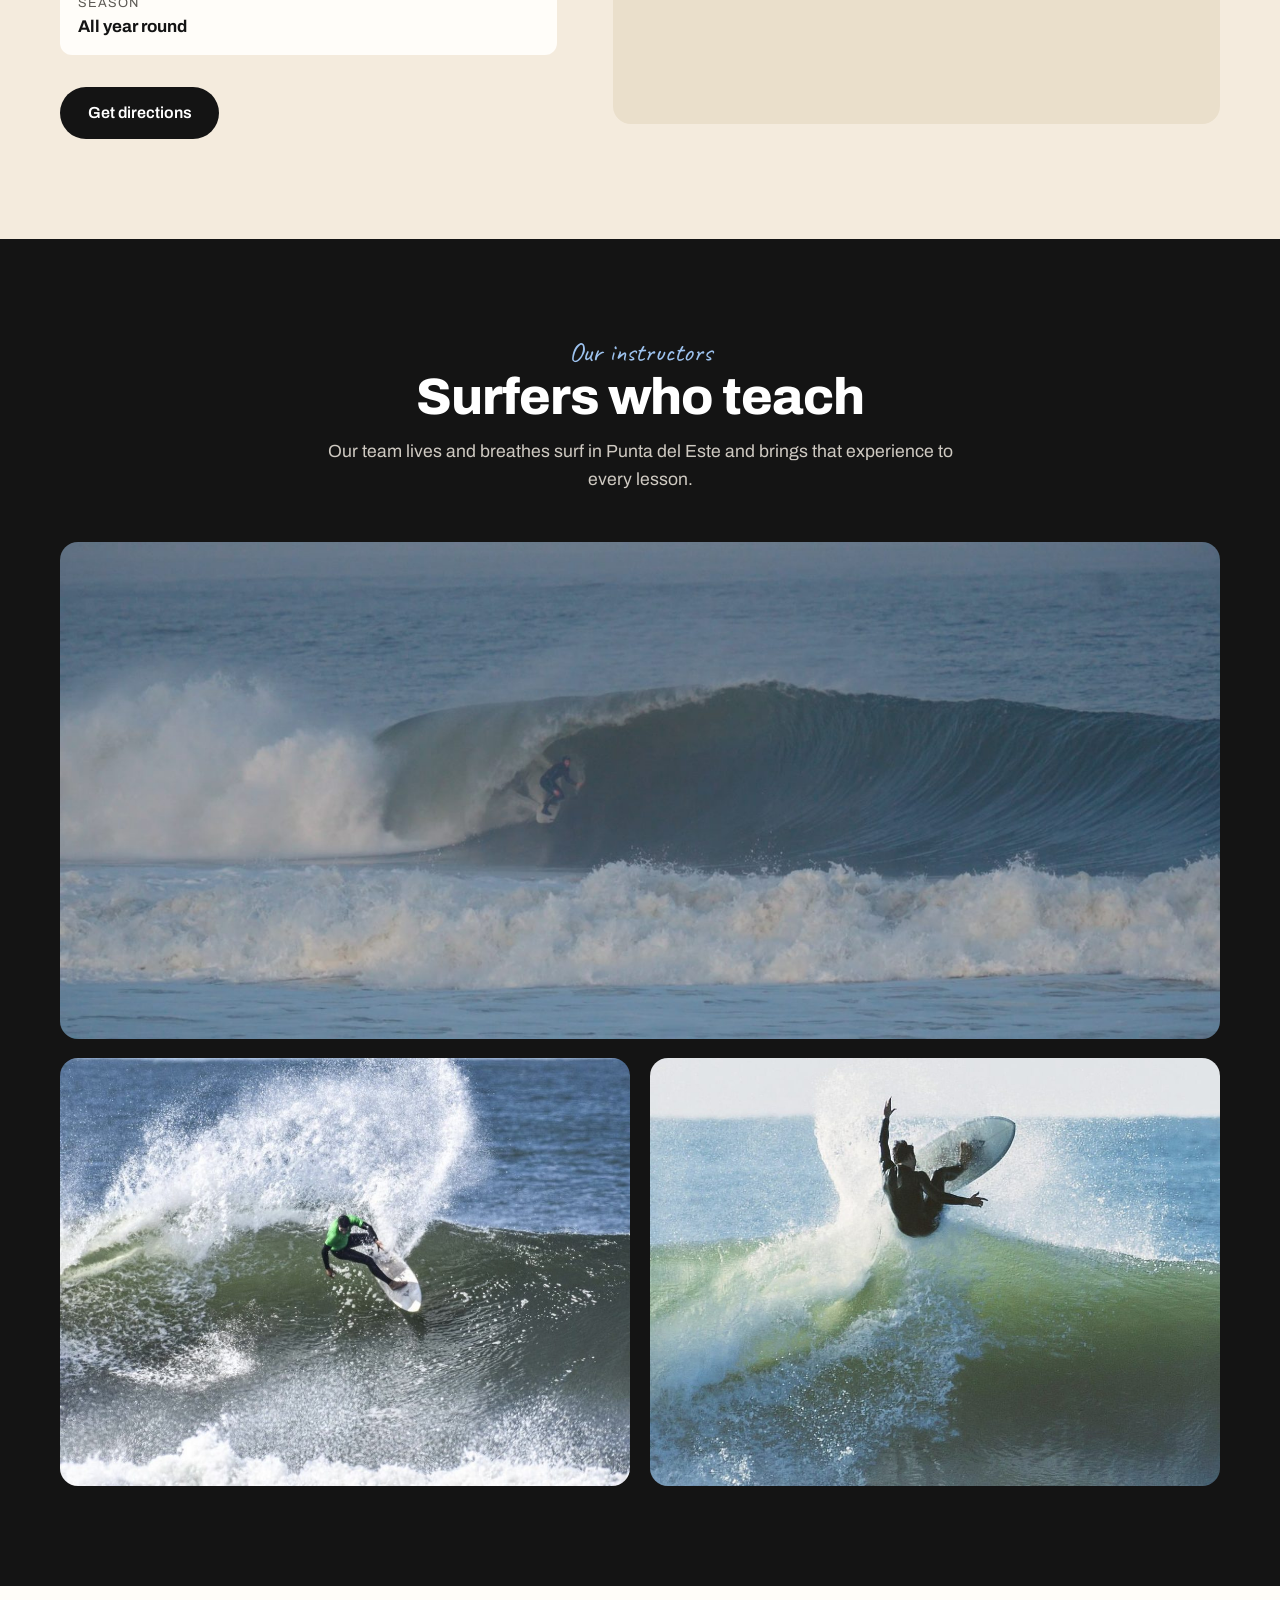
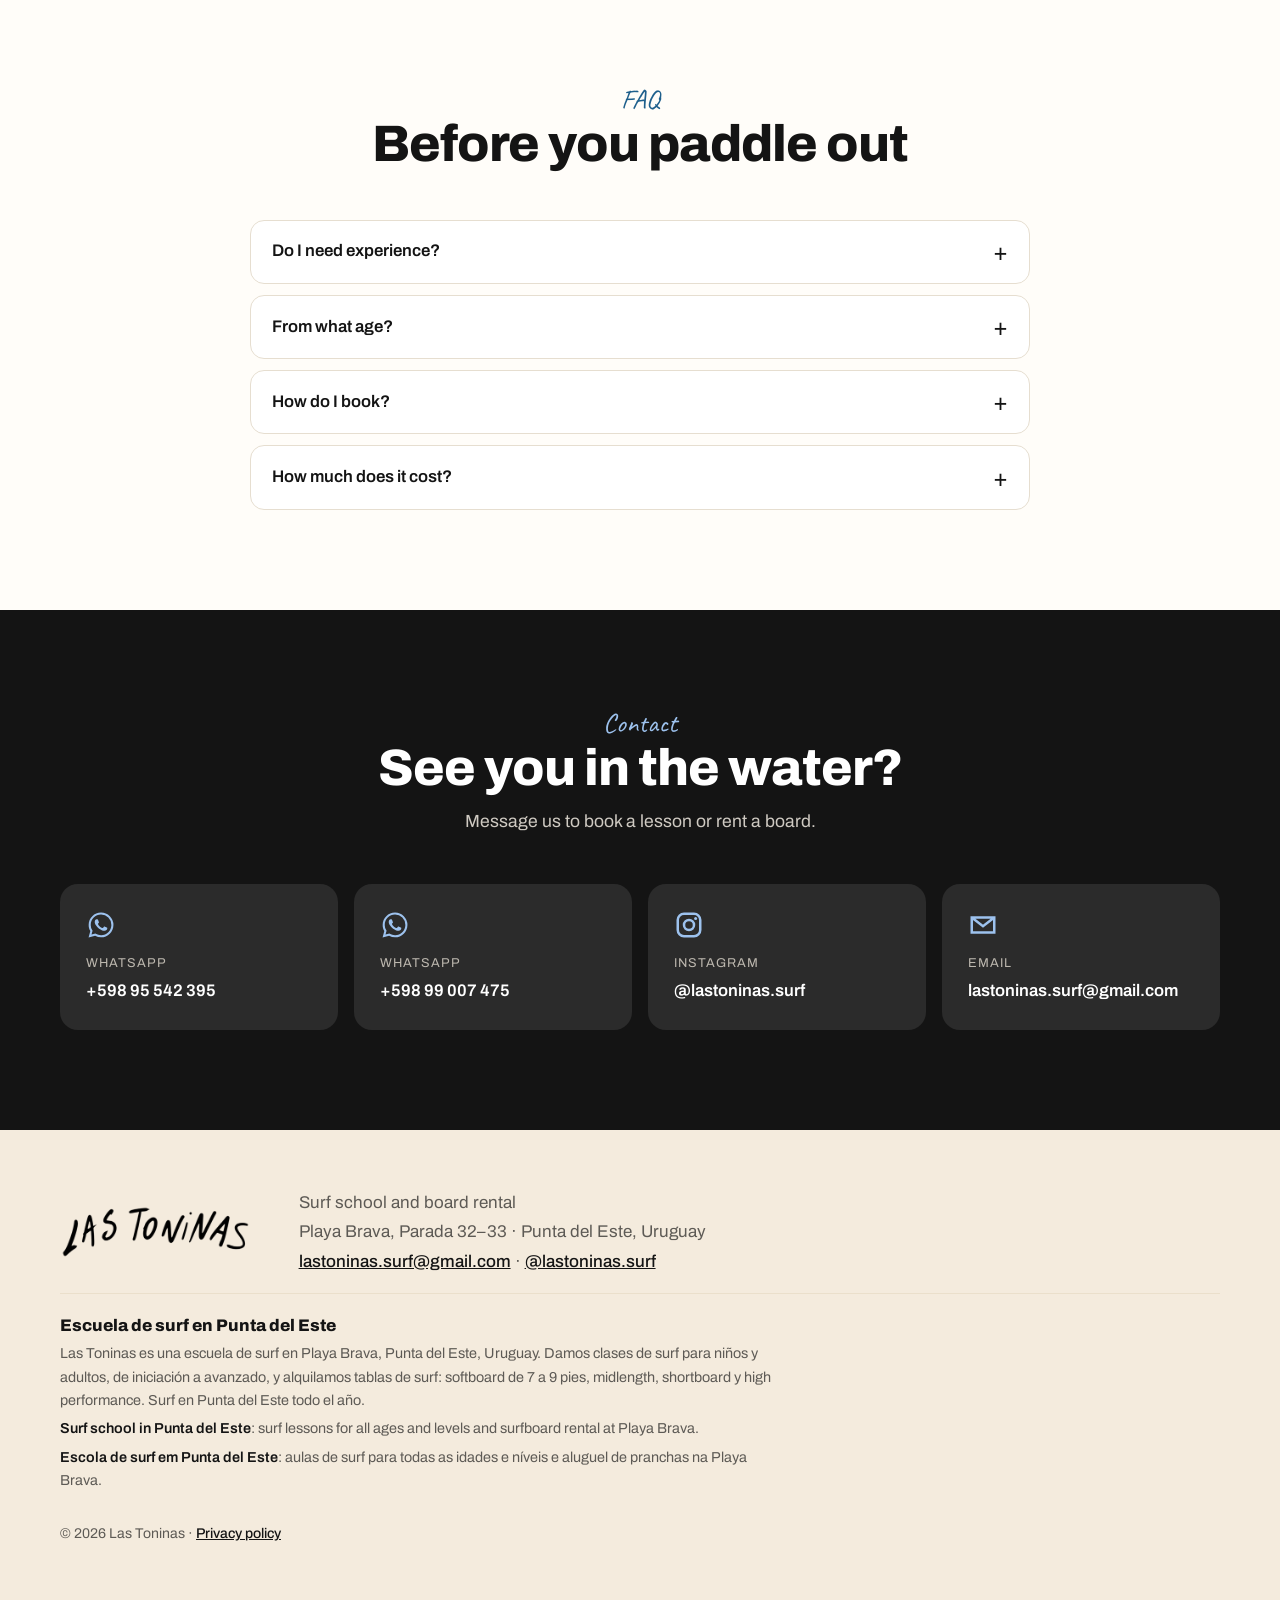
==== commit e9e9993b: "Rename index 7.html to index.html" ====
--- a/index.html
+++ b/index.html
@@ -101,11 +101,11 @@
   <div class="wrap">
     <div class="carousel" aria-roledescription="carrusel" aria-label="Fotos de Las Toninas">
       <div class="car-track">
-        <div class="car-slide"><img src="/alumnos-1.jpg" alt="Alumnos de la escuela de surf Las Toninas con sus tablas en Playa Brava" style="--pos:50% 55%;--pos-m:50% 60%"></div>
-        <div class="car-slide"><img src="/alumnos-2.jpg" alt="Alumnos adultos de Las Toninas con tablas softboard en Playa Brava" style="--pos:50% 62%;--pos-m:50% 70%" loading="lazy"></div>
+        <div class="car-slide"><img src="/alumnos-2.jpg" alt="Alumnos adultos de Las Toninas con tablas softboard en Playa Brava" style="--pos:50% 62%;--pos-m:50% 70%"></div>
         <div class="car-slide"><img src="/alumna-ola.jpg" alt="Alumna de Las Toninas surfeando una ola en Playa Brava, Punta del Este" style="--pos:45% 60%;--pos-m:42% 60%" loading="lazy"></div>
         <div class="car-slide"><img src="/alumnos-3.jpg" alt="Alumna parándose en la tabla durante una clase de surf en Punta del Este" style="--pos:50% 66%;--pos-m:50% 68%" loading="lazy"></div>
         <div class="car-slide"><img src="/foto-playa.jpg" alt="Instructor y alumnas de Las Toninas caminando con una tabla de surf en Playa Brava" style="--pos:60% 62%;--pos-m:62% 70%" loading="lazy"></div>
+        <div class="car-slide"><img src="/alumnos-1.jpg" alt="Alumnos de la escuela de surf Las Toninas con sus tablas en Playa Brava" style="--pos:50% 55%;--pos-m:50% 60%" loading="lazy"></div>
       </div>
       <button class="car-arrow car-prev" type="button" aria-label="Foto anterior">&#8249;</button>
       <button class="car-arrow car-next" type="button" aria-label="Foto siguiente">&#8250;</button>
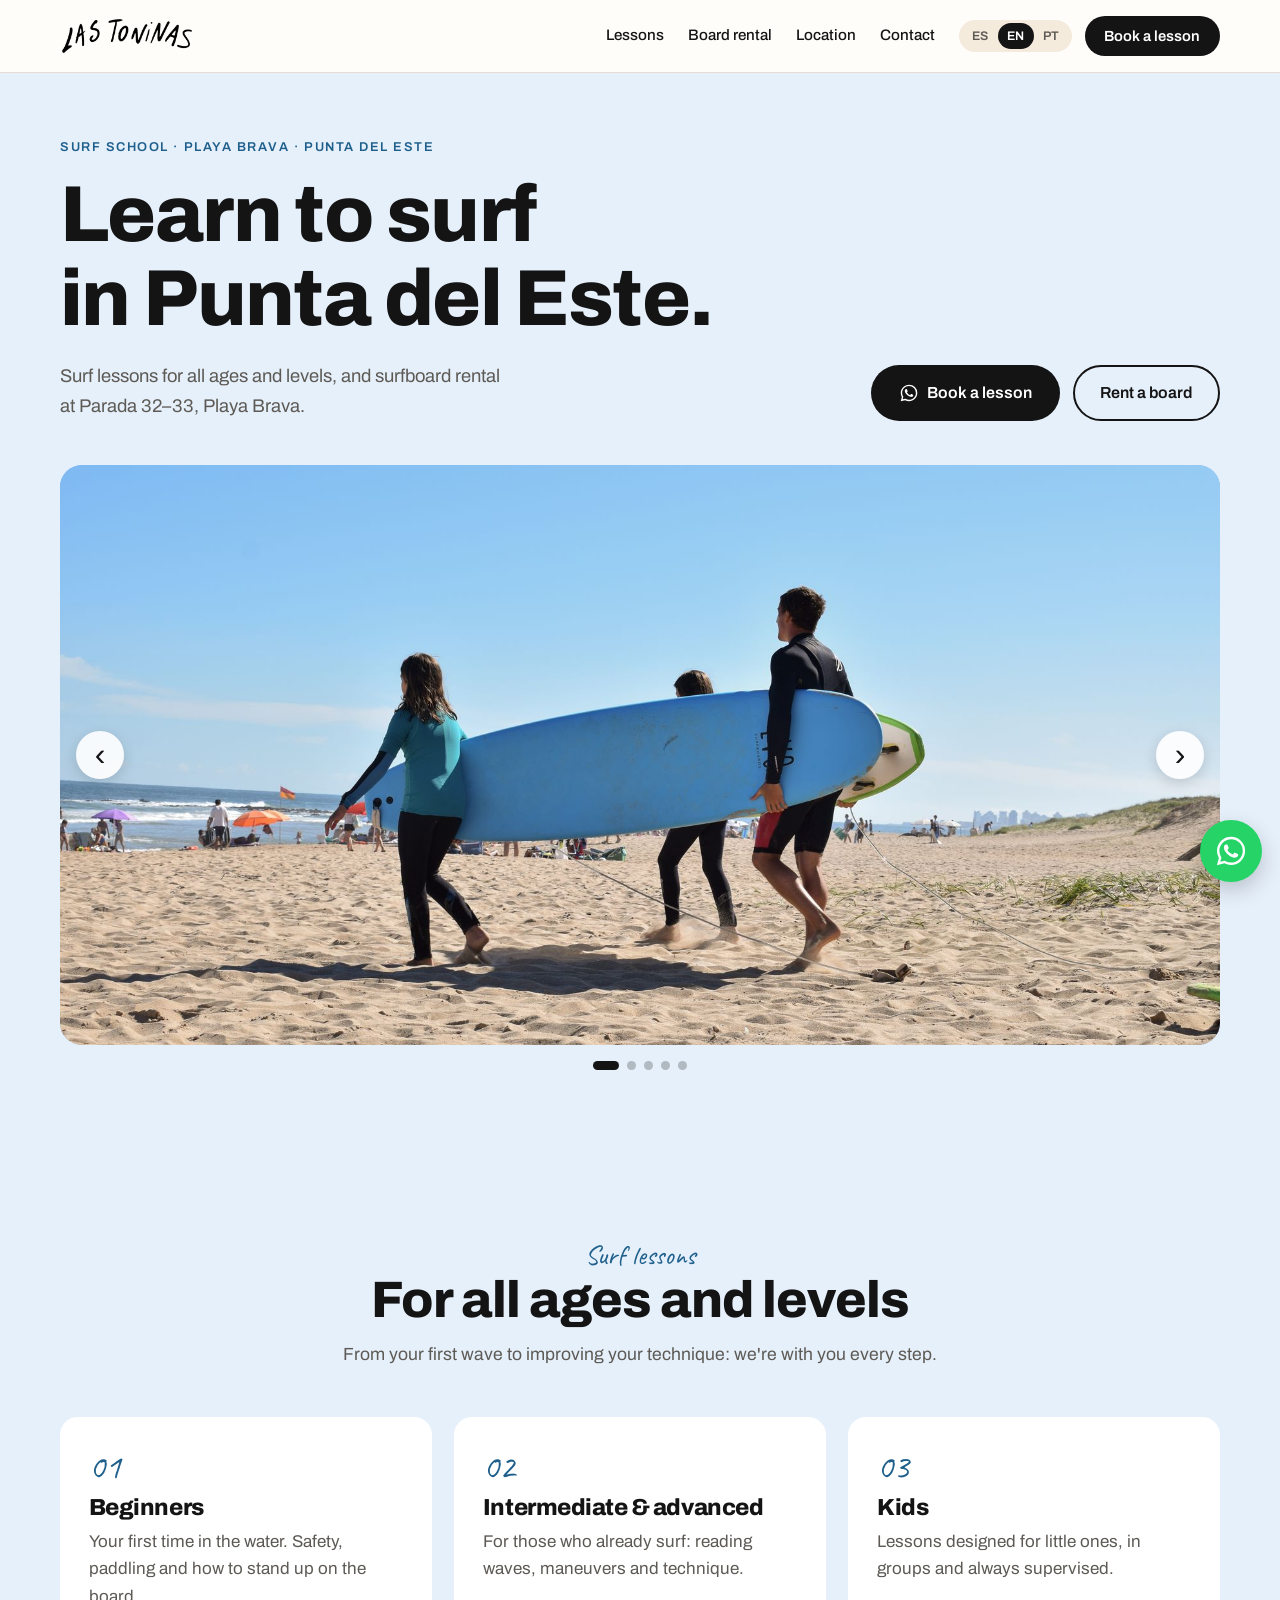
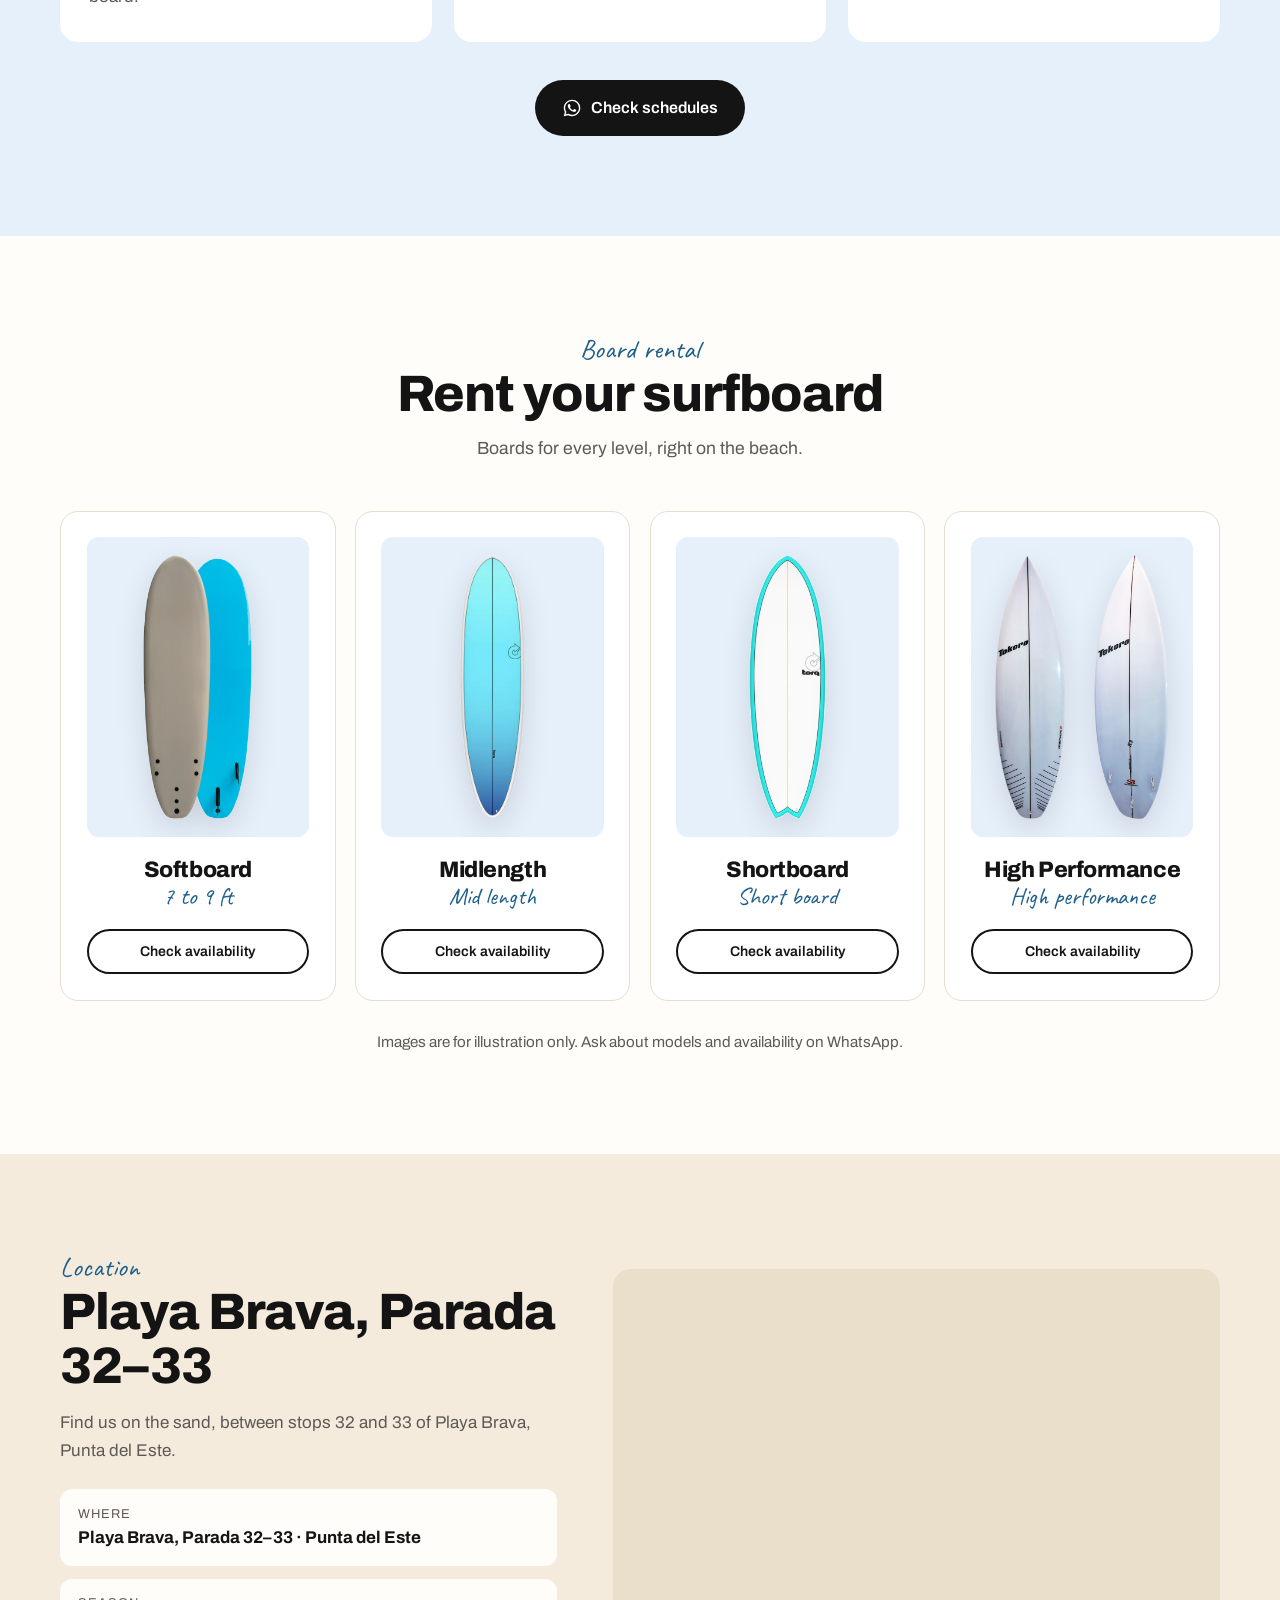
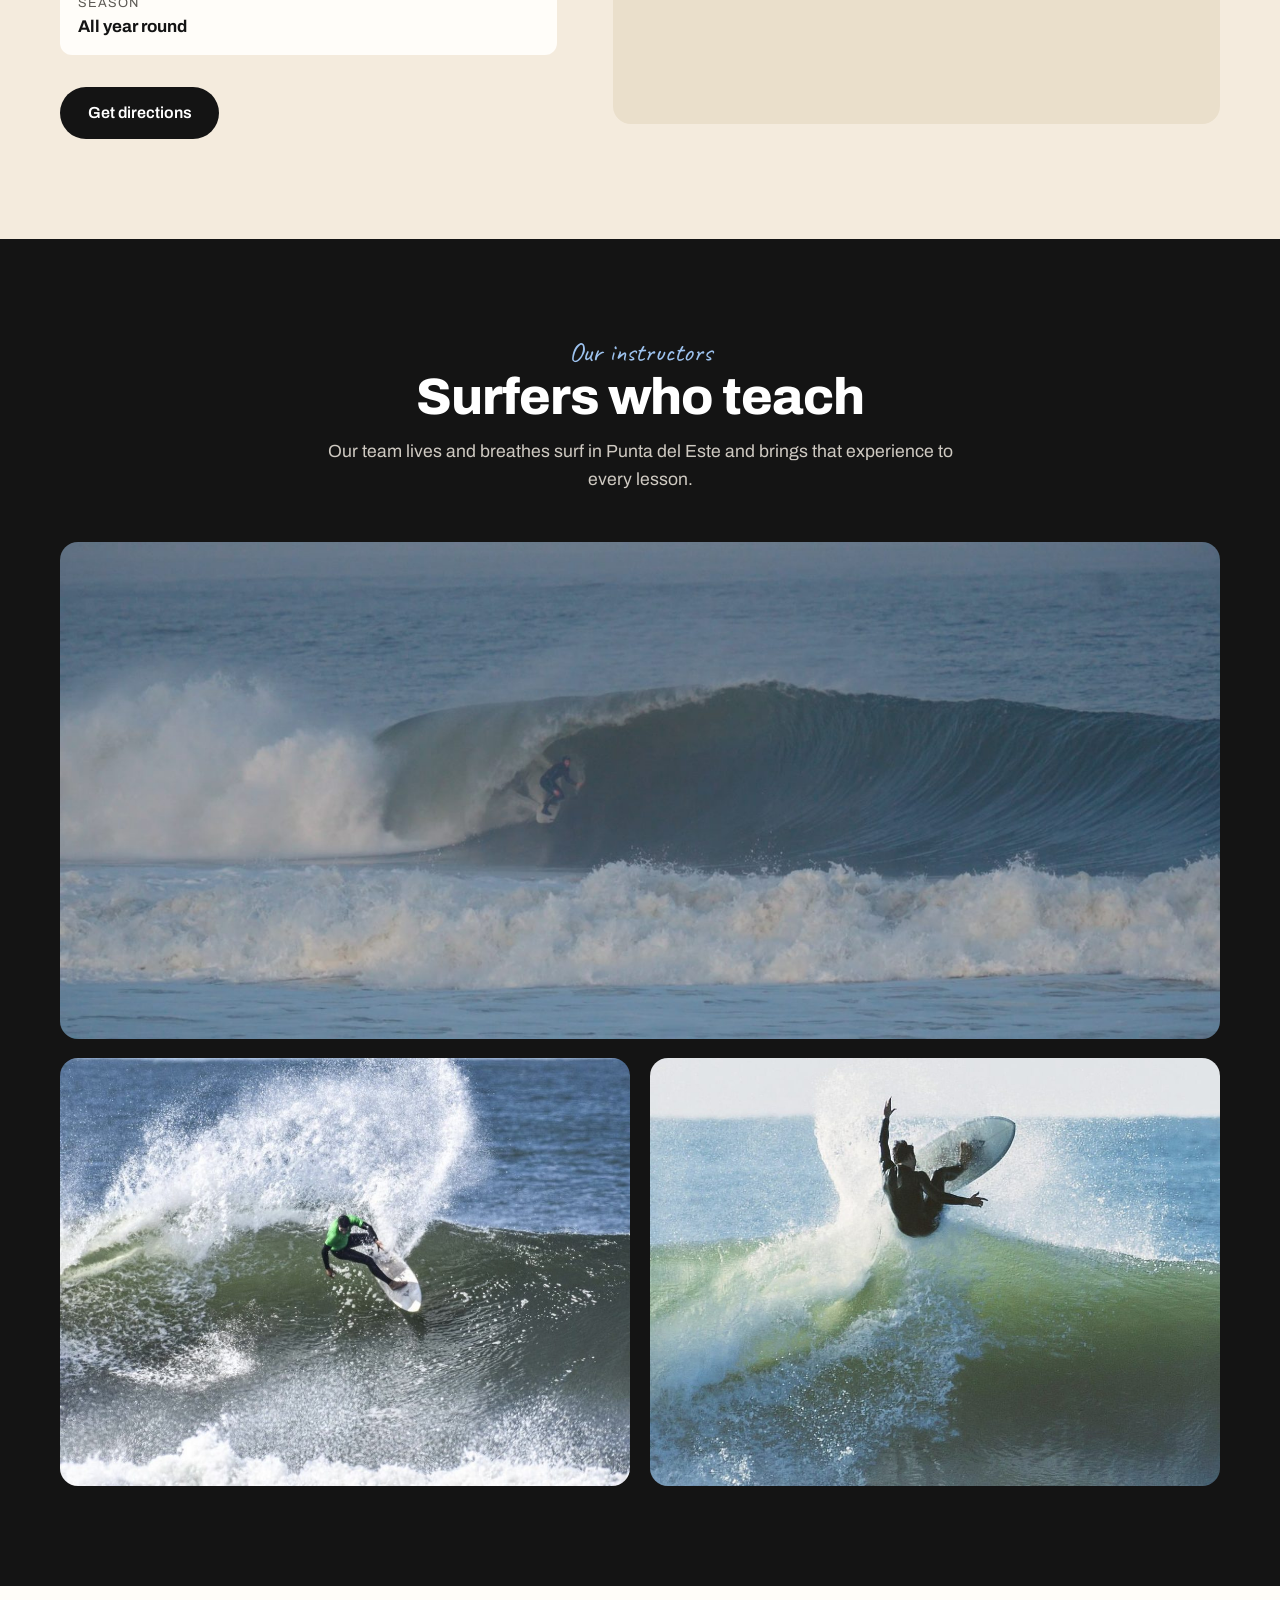
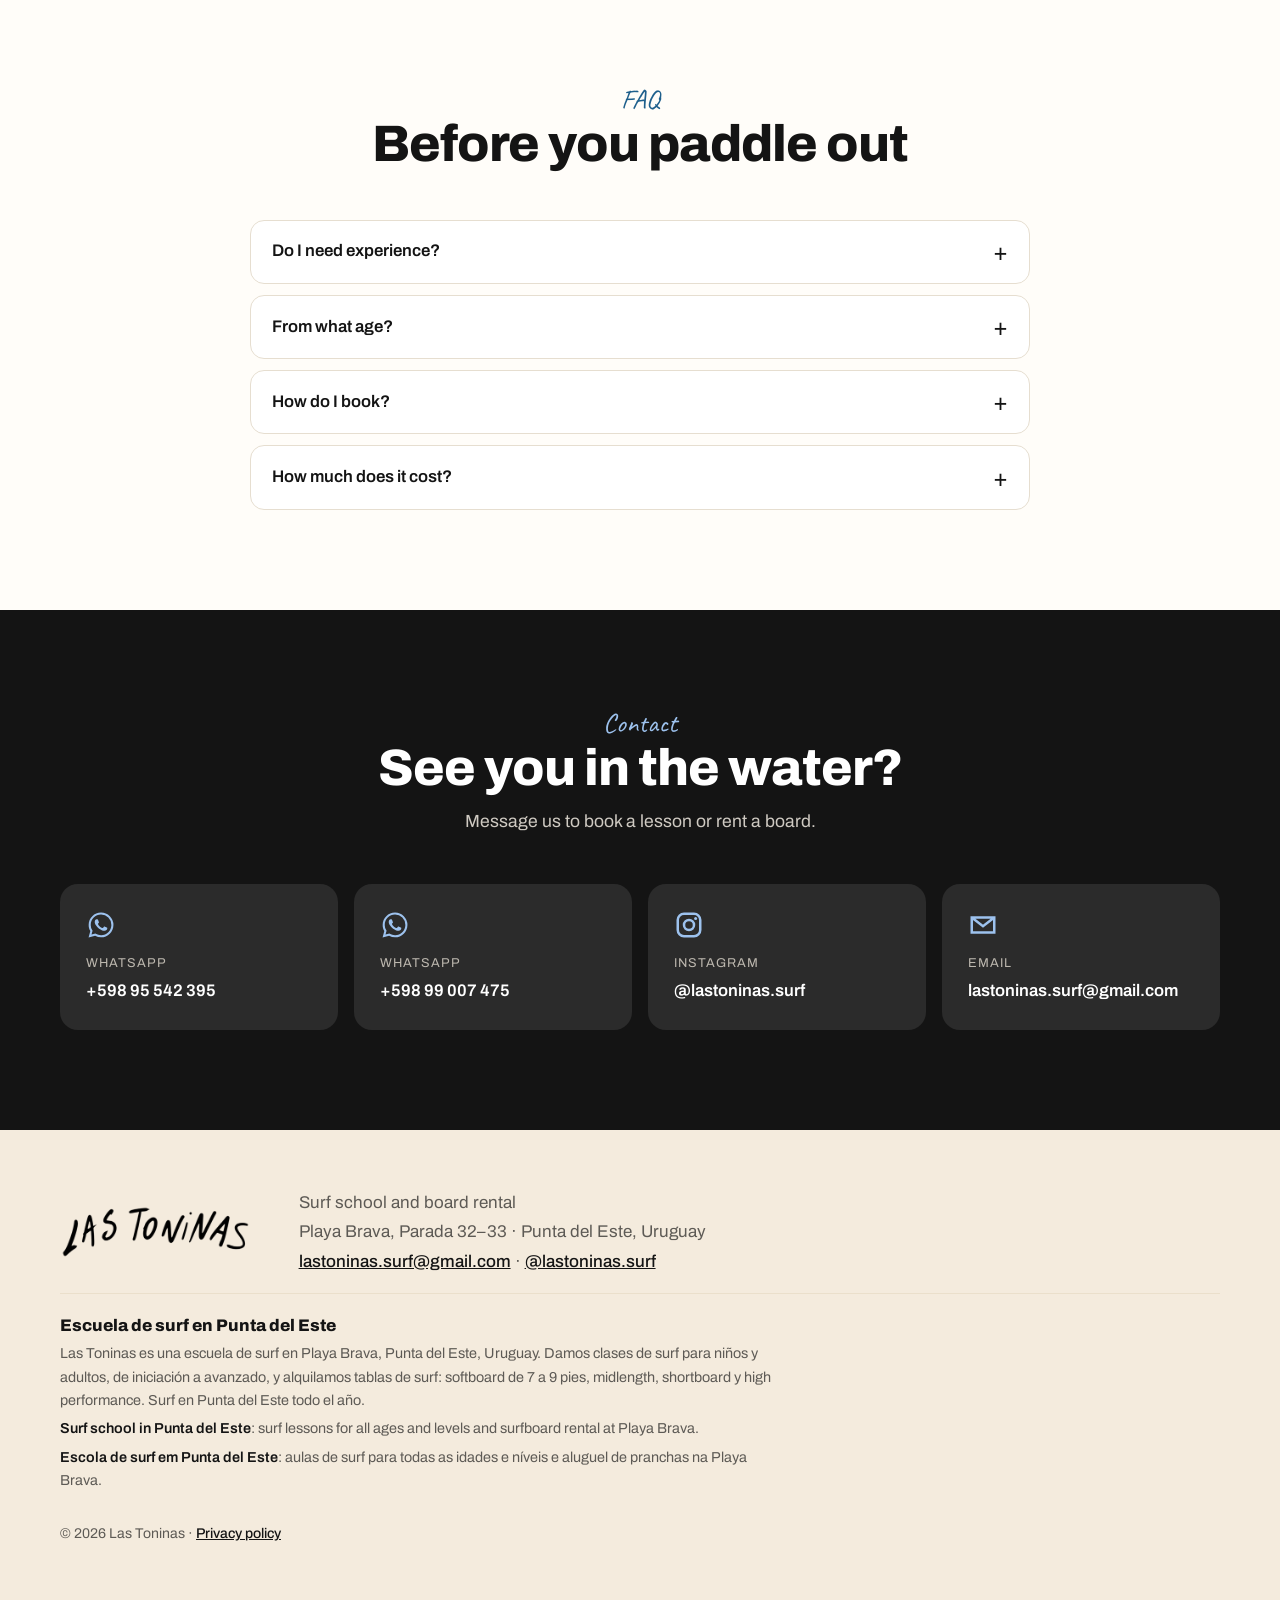
==== commit 31e320ef: "Add files via upload" ====
--- a/index.html
+++ b/index.html
@@ -101,10 +101,10 @@
   <div class="wrap">
     <div class="carousel" aria-roledescription="carrusel" aria-label="Fotos de Las Toninas">
       <div class="car-track">
-        <div class="car-slide"><img src="/alumnos-2.jpg" alt="Alumnos adultos de Las Toninas con tablas softboard en Playa Brava" style="--pos:50% 62%;--pos-m:50% 70%"></div>
+        <div class="car-slide"><img src="/foto-playa.jpg" alt="Instructor y alumnas de Las Toninas caminando con una tabla de surf en Playa Brava" style="--pos:60% 62%;--pos-m:62% 70%"></div>
+        <div class="car-slide"><img src="/alumnos-2.jpg" alt="Alumnos adultos de Las Toninas con tablas softboard en Playa Brava" style="--pos:50% 62%;--pos-m:50% 70%" loading="lazy"></div>
         <div class="car-slide"><img src="/alumna-ola.jpg" alt="Alumna de Las Toninas surfeando una ola en Playa Brava, Punta del Este" style="--pos:45% 60%;--pos-m:42% 60%" loading="lazy"></div>
         <div class="car-slide"><img src="/alumnos-3.jpg" alt="Alumna parándose en la tabla durante una clase de surf en Punta del Este" style="--pos:50% 66%;--pos-m:50% 68%" loading="lazy"></div>
-        <div class="car-slide"><img src="/foto-playa.jpg" alt="Instructor y alumnas de Las Toninas caminando con una tabla de surf en Playa Brava" style="--pos:60% 62%;--pos-m:62% 70%" loading="lazy"></div>
         <div class="car-slide"><img src="/alumnos-1.jpg" alt="Alumnos de la escuela de surf Las Toninas con sus tablas en Playa Brava" style="--pos:50% 55%;--pos-m:50% 60%" loading="lazy"></div>
       </div>
       <button class="car-arrow car-prev" type="button" aria-label="Foto anterior">&#8249;</button>
